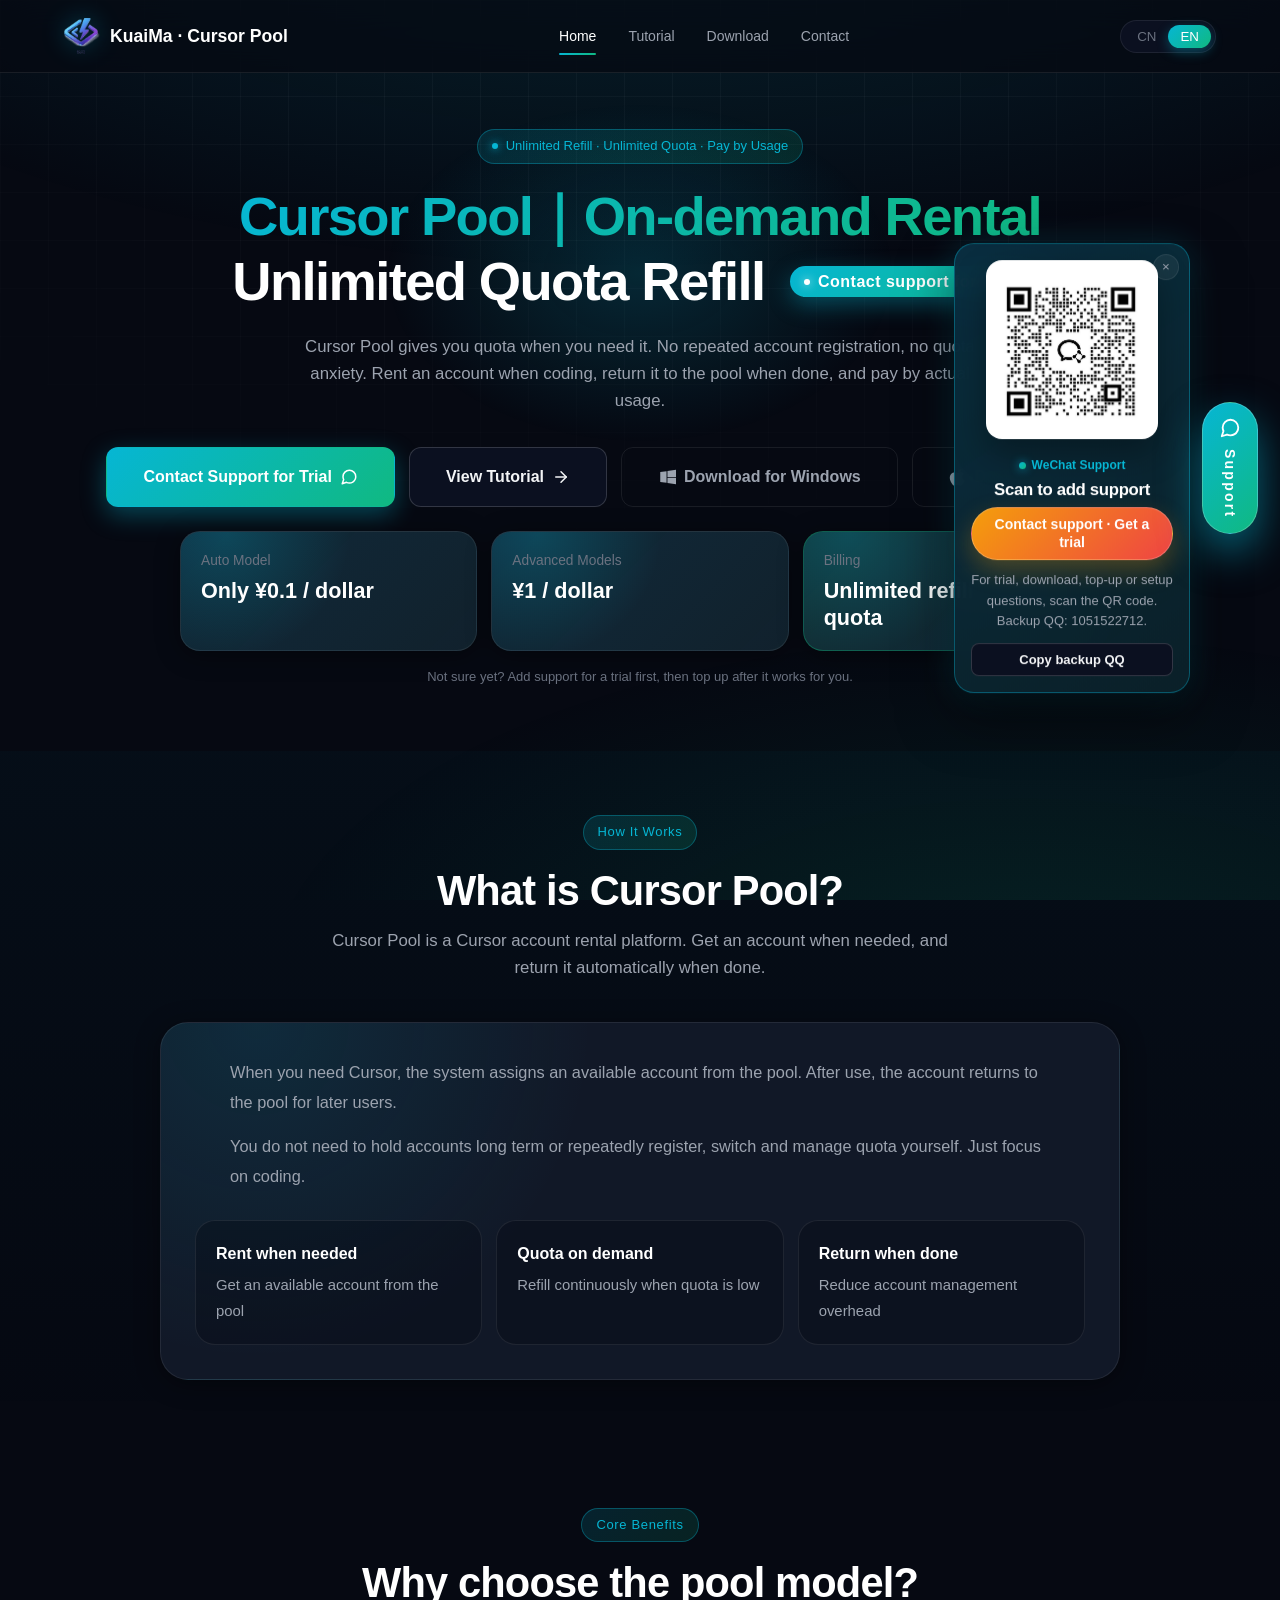
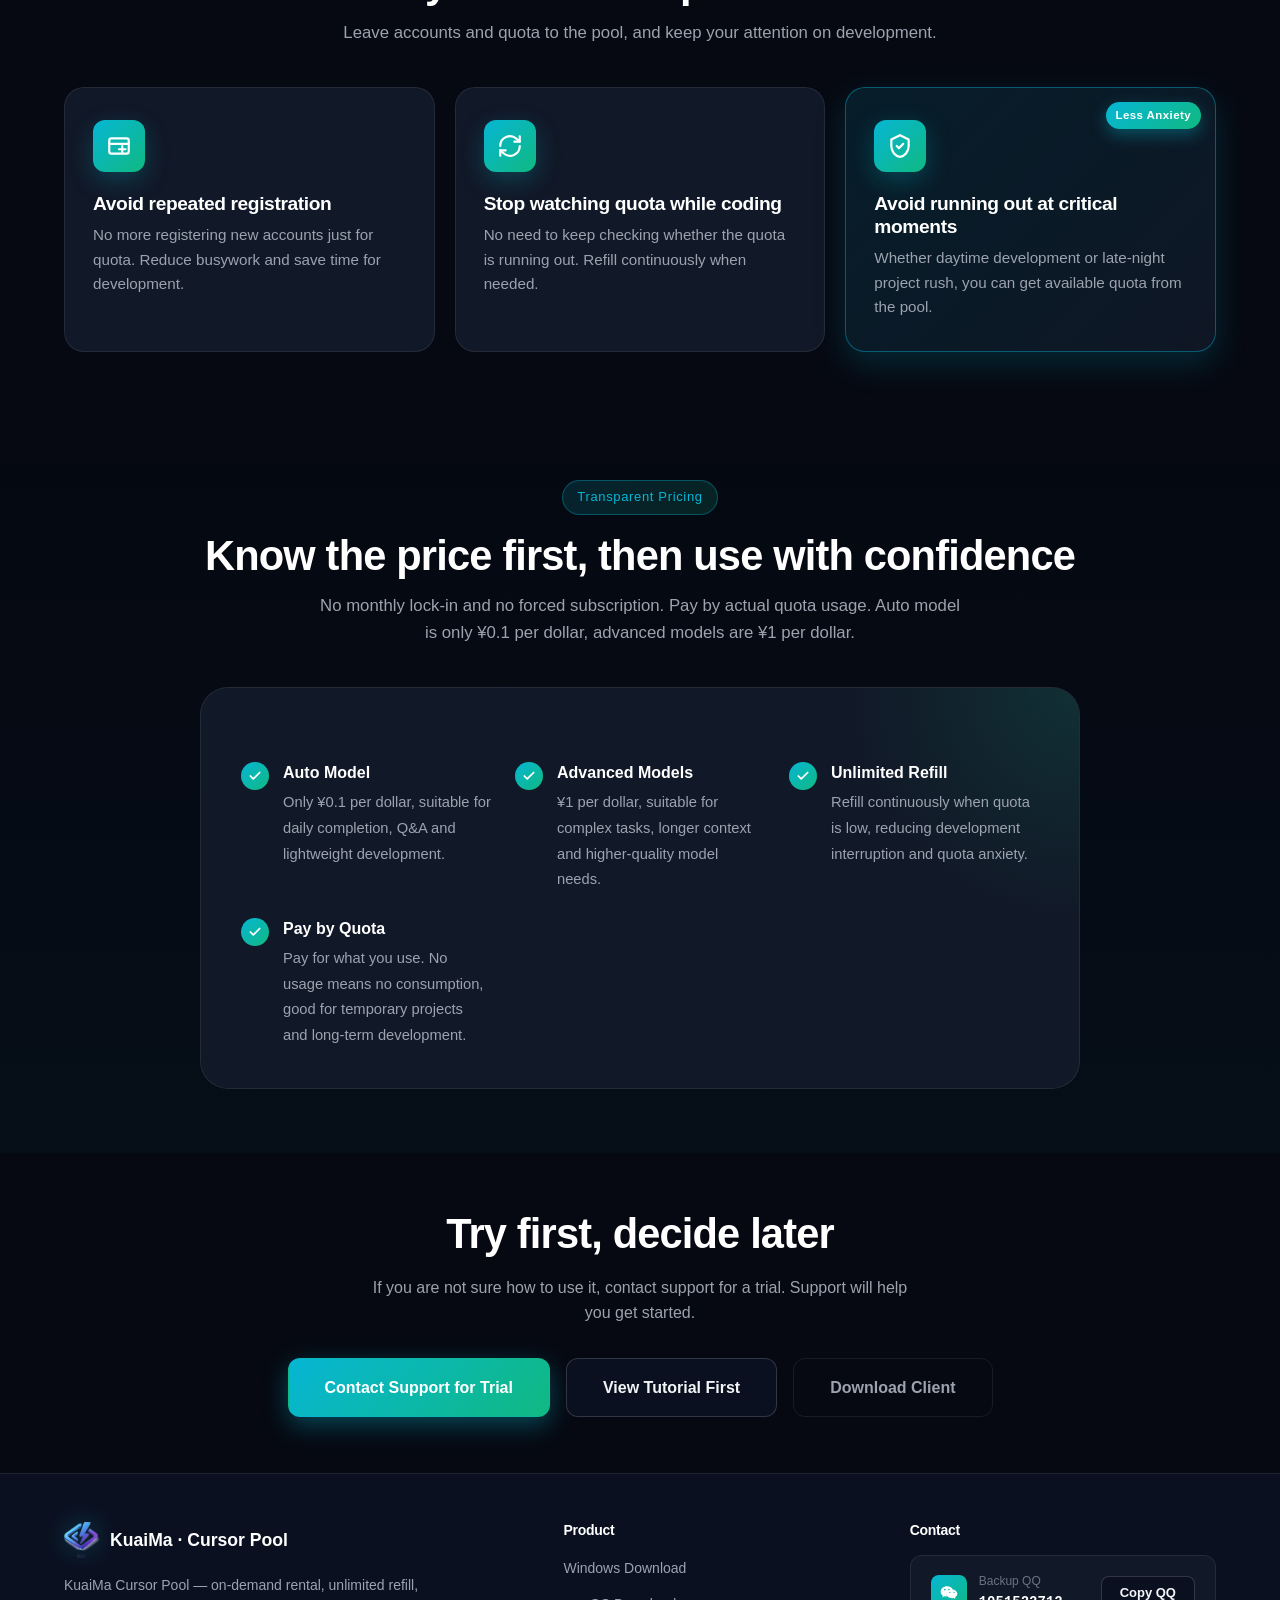
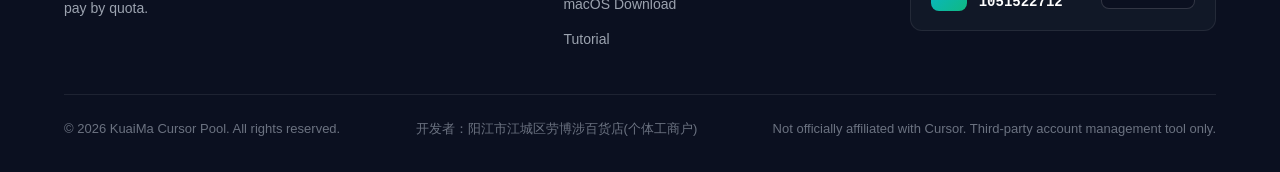
==== index.html @ 3e59cfb4 "更新" ====
<!DOCTYPE html>
<html lang="zh-CN" data-lang="zh">
<head>
  <meta charset="UTF-8" />
  <meta name="viewport" content="width=device-width, initial-scale=1.0, viewport-fit=cover" />
  <meta name="theme-color" content="#06b6d4" />
  <meta name="color-scheme" content="dark" />

  <title>Cursor 号池｜按需租用，额度无限续杯 | 快码</title>
  <meta name="description" content="快码 Cursor 号池支持按需租用 Cursor 账号，额度随用随取，无限续杯，普通 Auto 模型 0.1 元/刀，高级模型 1 元/刀，联系客服领取试用。" />
  <meta name="keywords" content="Cursor号池,Cursor账号池,Cursor账号租赁,Cursor额度续杯,Cursor按刀计费,Cursor账号管理,快码,KuaiMa Cursor Pool" />
  <meta name="author" content="快码 cursor 号池" />
  <meta name="robots" content="index, follow" />

  <meta name="i18n-title" content="seo.home.title" />
  <meta name="i18n-description" content="seo.home.description" />

  <link rel="canonical" href="https://kuaima-cursor-pool.onrender.com/" />
  <link rel="alternate" hreflang="zh-CN" href="https://kuaima-cursor-pool.onrender.com/?lang=zh" />
  <link rel="alternate" hreflang="en" href="https://kuaima-cursor-pool.onrender.com/?lang=en" />
  <link rel="alternate" hreflang="x-default" href="https://kuaima-cursor-pool.onrender.com/" />

  <meta property="og:type" content="website" />
  <meta property="og:title" content="Cursor 号池｜按需租用，额度无限续杯 | 快码" />
  <meta property="og:description" content="Cursor 号池账号按需租用，额度随用随取，普通 Auto 0.1 元/刀，高级模型 1 元/刀，联系客服领取试用。" />
  <meta property="og:image" content="https://kuaima-cursor-pool.onrender.com/assets/images/logo.png" />
  <meta property="og:image:alt" content="快码 Cursor 号池 Logo" />
  <meta property="og:image:width" content="781" />
  <meta property="og:image:height" content="794" />
  <meta property="og:url" content="https://kuaima-cursor-pool.onrender.com/" />
  <meta property="og:site_name" content="快码 Cursor 号池" />
  <meta property="og:locale" content="zh_CN" />
  <meta property="og:locale:alternate" content="en_US" />

  <meta name="twitter:card" content="summary_large_image" />
  <meta name="twitter:title" content="Cursor 号池｜按需租用，额度无限续杯" />
  <meta name="twitter:description" content="额度随用随取，无限续杯，普通 Auto 0.1 元/刀，高级模型 1 元/刀。" />
  <meta name="twitter:image" content="https://kuaima-cursor-pool.onrender.com/assets/images/logo.png" />
  <meta name="twitter:image:alt" content="快码 Cursor 号池 Logo" />

  <link rel="icon" type="image/png" href="assets/images/logo.png" />
  <link rel="apple-touch-icon" href="assets/images/logo.png" />

  <link rel="preload" href="assets/css/style.css" as="style" />
  <link rel="stylesheet" href="assets/css/style.css" />

  <script type="application/ld+json">
  {
    "@context": "https://schema.org",
    "@type": "WebPage",
    "@graph": [
      {
        "@type": "WebSite",
        "@id": "https://kuaima-cursor-pool.onrender.com/#website",
        "url": "https://kuaima-cursor-pool.onrender.com/",
        "name": "快码 Cursor 号池",
        "alternateName": "KuaiMa Cursor Pool",
        "inLanguage": ["zh-CN", "en"],
        "publisher": {
          "@id": "https://kuaima-cursor-pool.onrender.com/#organization"
        }
      },
      {
        "@type": "Organization",
        "@id": "https://kuaima-cursor-pool.onrender.com/#organization",
        "name": "快码 Cursor 号池",
        "url": "https://kuaima-cursor-pool.onrender.com/",
        "logo": {
          "@type": "ImageObject",
          "url": "https://kuaima-cursor-pool.onrender.com/assets/images/logo.png",
          "width": 781,
          "height": 794
        },
        "contactPoint": {
          "@type": "ContactPoint",
          "contactType": "customer support",
          "availableLanguage": ["zh-CN", "en"]
        }
      },
      {
        "@type": "SoftwareApplication",
        "@id": "https://kuaima-cursor-pool.onrender.com/#software",
        "name": "快码 Cursor 号池",
        "alternateName": "KuaiMa Cursor Pool",
        "url": "https://kuaima-cursor-pool.onrender.com/",
        "image": "https://kuaima-cursor-pool.onrender.com/assets/images/logo.png",
        "mainEntityOfPage": {
          "@id": "https://kuaima-cursor-pool.onrender.com/#website"
        },
        "applicationCategory": "DeveloperApplication",
        "operatingSystem": "Windows, macOS",
        "description": "Cursor 账号按需租用与额度续杯工具，支持账号池分配、按实际使用额度计费和 Windows/macOS 客户端。",
        "inLanguage": ["zh-CN", "en"],
        "offers": {
          "@type": "Offer",
          "priceCurrency": "CNY",
          "price": "0.1",
          "description": "普通 Auto 模型 0.1 元/刀，高级模型 1 元/刀，按实际使用额度计费"
        },
        "downloadUrl": [
          "https://wwaps.lanzoue.com/i7DfZ3o5iolg",
          "https://share.feijipan.com/s/ud4OdIFj"
        ]
      }
    ]
  }
  </script>
</head>
<body>
  <!-- 顶部导航 -->
  <header class="site-header">
    <div class="container site-header__inner">
      <a href="index.html" class="brand" aria-label="快码 cursor 号池">
        <img src="assets/images/logo.png" alt="快码 cursor 号池 Logo" width="36" height="36" />
        <span data-i18n="brand">快码 cursor 号池</span>
      </a>

      <nav class="nav" id="primaryNav" aria-label="primary navigation">
        <a href="index.html" class="is-active" data-i18n="nav.home">首页</a>
        <a href="tutorial.html" data-i18n="nav.tutorial">使用教程</a>
        <a href="#download" data-i18n="nav.download">下载</a>
        <a href="#contact" data-i18n="nav.contact">联系客服</a>
      </nav>

      <div class="header-actions">
        <div class="lang-switch" role="group" aria-label="语言切换">
          <button type="button" data-lang-btn="zh" class="is-active" data-i18n="lang.zh">中</button>
          <button type="button" data-lang-btn="en" data-i18n="lang.en">EN</button>
        </div>
        <button type="button" class="menu-toggle" aria-label="切换菜单" aria-controls="primaryNav" aria-expanded="false">
          <svg viewBox="0 0 24 24" fill="none" stroke="currentColor" stroke-width="2" stroke-linecap="round" stroke-linejoin="round">
            <line x1="3" y1="6" x2="21" y2="6"></line>
            <line x1="3" y1="12" x2="21" y2="12"></line>
            <line x1="3" y1="18" x2="21" y2="18"></line>
          </svg>
        </button>
      </div>
    </div>
  </header>

  <main>
    <!-- Hero 区 -->
    <section class="hero" id="home">
      <div class="container">
        <span class="hero__badge" data-i18n="hero.badge">无限续杯 · 无限额度 · 按额度收费</span>
        <h1>
          <span class="gradient-text" data-i18n="hero.title.line1">Cursor 号池｜按需租用</span>
          <br />
          <span data-i18n="hero.title.line2">额度无限续杯</span>
          <span class="hero__title-tag" data-i18n="hero.title.line3">联系客服，领取试用！</span>
        </h1>
        <p class="hero__lead" data-i18n="hero.lead">Cursor 号池，额度随用随取。不再反复注册账号，不再盯着额度焦虑。用的时候租一个账号，不用时自动归还号池，按实际使用额度计费。</p>

        <div class="hero__cta" id="download">
          <a href="#contact" class="btn btn-primary btn-lg">
            <span data-i18n="hero.cta.contact">联系客服领取试用</span>
            <svg viewBox="0 0 24 24" fill="none" stroke="currentColor" stroke-width="2" stroke-linecap="round" stroke-linejoin="round"><path d="M21 11.5a8.4 8.4 0 0 1-.9 3.8 8.5 8.5 0 0 1-7.6 4.7 8.4 8.4 0 0 1-3.8-.9L3 21l1.9-5.7A8.4 8.4 0 0 1 4 11.5a8.5 8.5 0 0 1 17 0Z"></path></svg>
          </a>
          <a href="tutorial.html" class="btn btn-secondary btn-lg">
            <span data-i18n="hero.cta.tutorial">查看使用教程</span>
            <svg viewBox="0 0 24 24" fill="none" stroke="currentColor" stroke-width="2" stroke-linecap="round" stroke-linejoin="round"><line x1="5" y1="12" x2="19" y2="12"></line><polyline points="12 5 19 12 12 19"></polyline></svg>
          </a>
          <a href="https://wwaps.lanzoue.com/i7DfZ3o5iolg" target="_blank" rel="noopener" class="btn btn-ghost btn-lg">
            <svg viewBox="0 0 24 24" fill="currentColor"><path d="M3 5.4l8.4-1.16v8.27H3V5.4zm0 13.2v-7.36h8.4v8.52L3 18.6zM12.6 4.04L24 2.4v9.71h-11.4V4.04zm0 16.92v-7.85H24V21.6l-11.4-1.64z"/></svg>
            <span data-i18n="hero.cta.windows">下载 Windows 版</span>
          </a>
          <a href="https://share.feijipan.com/s/ud4OdIFj" target="_blank" rel="noopener" class="btn btn-ghost btn-lg">
            <svg viewBox="0 0 24 24" fill="currentColor"><path d="M16.365 1.43c0 1.14-.49 2.27-1.27 3.06-.78.78-2.06 1.36-3.13 1.27-.13-1.13.42-2.27 1.13-3 .8-.81 2.16-1.41 3.27-1.33zM20.86 17.13c-.62 1.37-1.34 2.7-2.45 3.99-.94 1.1-2.13 2.49-3.61 2.5-1.36.01-1.7-.86-3.55-.86-1.85 0-2.21.88-3.56.87-1.43-.01-2.52-1.31-3.46-2.41-2.61-3.06-4.6-8.66-1.91-12.45 1.34-1.88 3.74-3.07 6.02-3.07 1.39 0 2.7.93 3.56.93.86 0 2.46-1.15 4.13-.98.7.03 2.66.28 3.92 2.13-3.42 1.99-2.86 6.93.91 9.35z"/></svg>
            <span data-i18n="hero.cta.macos">下载 macOS 版</span>
          </a>
        </div>

        <div class="hero-pricing" aria-label="价格信息">
          <article class="price-pill">
            <span data-i18n="hero.price.auto.label">普通 Auto 模型</span>
            <strong data-i18n="hero.price.auto.value">仅 0.1 元 / 刀</strong>
          </article>
          <article class="price-pill">
            <span data-i18n="hero.price.advanced.label">高级模型</span>
            <strong data-i18n="hero.price.advanced.value">1 元 / 刀</strong>
          </article>
          <article class="price-pill price-pill--accent">
            <span data-i18n="hero.price.mode.label">计费方式</span>
            <strong data-i18n="hero.price.mode.value">无限续杯 · 按额度收费</strong>
          </article>
        </div>

        <p class="hero__hint" data-i18n="hero.hint">不确定是否适合？先加客服领取试用，跑通后再充值。</p>
      </div>
    </section>

    <!-- 号池解释 -->
    <section class="pool-intro" id="features">
      <div class="container">
        <div class="section-head">
          <span class="eyebrow" data-i18n="pool.eyebrow">模式说明</span>
          <h2 data-i18n="pool.title">什么是 Cursor 号池？</h2>
          <p class="lead" data-i18n="pool.lead">Cursor 号池是一个 Cursor 账号租赁平台，用的时候分配账号，不用时自动归还号池。</p>
        </div>

        <div class="pool-card">
          <p data-i18n="pool.desc1">当你需要使用 Cursor 时，系统会从号池中分配一个可用账号给你；使用结束后，账号会自动返回号池，继续供后续使用。</p>
          <p data-i18n="pool.desc2">你无需长期持有账号，也不用自己频繁注册、切换或管理额度，只需要专注写代码。</p>

          <div class="pool-flow">
            <div class="pool-flow__item">
              <strong data-i18n="pool.flow1.title">需要时租用</strong>
              <span data-i18n="pool.flow1.desc">从号池获取可用账号</span>
            </div>
            <div class="pool-flow__item">
              <strong data-i18n="pool.flow2.title">额度随用随取</strong>
              <span data-i18n="pool.flow2.desc">不足时可持续续杯</span>
            </div>
            <div class="pool-flow__item">
              <strong data-i18n="pool.flow3.title">不用自动归还</strong>
              <span data-i18n="pool.flow3.desc">减少账号管理成本</span>
            </div>
          </div>
        </div>
      </div>
    </section>

    <!-- 核心收益 -->
    <section class="features-section" id="benefits">
      <div class="container">
        <div class="section-head">
          <span class="eyebrow" data-i18n="features.eyebrow">核心收益</span>
          <h2 data-i18n="features.title">为什么选择号池模式？</h2>
          <p class="lead" data-i18n="features.lead">把账号和额度问题交给号池，把注意力留给开发。</p>
        </div>

        <div class="features">
          <article class="feature-card fade-up">
            <div class="feature-card__icon">
              <svg viewBox="0 0 24 24" fill="none" stroke="currentColor" stroke-width="2" stroke-linecap="round" stroke-linejoin="round">
                <rect x="3" y="5" width="18" height="14" rx="2"></rect>
                <line x1="3" y1="10" x2="21" y2="10"></line>
                <line x1="12" y1="15" x2="18" y2="15"></line>
                <line x1="15" y1="12" x2="15" y2="18"></line>
              </svg>
            </div>
            <h3 class="feature-card__title" data-i18n="features.f1.title">避免反复注册账号</h3>
            <p class="feature-card__desc" data-i18n="features.f1.desc">不用再为了额度问题频繁注册新账号，减少繁琐流程，把时间留给开发。</p>
          </article>

          <article class="feature-card fade-up">
            <div class="feature-card__icon">
              <svg viewBox="0 0 24 24" fill="none" stroke="currentColor" stroke-width="2" stroke-linecap="round" stroke-linejoin="round">
                <path d="M3 12a9 9 0 0 1 15-6.7L21 8"></path>
                <polyline points="21 3 21 8 16 8"></polyline>
                <path d="M21 12a9 9 0 0 1-15 6.7L3 16"></path>
                <polyline points="3 21 3 16 8 16"></polyline>
              </svg>
            </div>
            <h3 class="feature-card__title" data-i18n="features.f2.title">避免写代码时分心看额度</h3>
            <p class="feature-card__desc" data-i18n="features.f2.desc">使用过程中无需一直关注账号额度是否快用完，额度不足时可持续续杯。</p>
          </article>

          <article class="feature-card feature-card--highlight fade-up">
            <span class="feature-card__badge" data-i18n="features.f3.badge">降低焦虑</span>
            <div class="feature-card__icon">
              <svg viewBox="0 0 24 24" fill="none" stroke="currentColor" stroke-width="2" stroke-linecap="round" stroke-linejoin="round">
                <path d="M12 2 4 6v6c0 5 3.5 9.4 8 10 4.5-.6 8-5 8-10V6l-8-4z"></path>
                <polyline points="9 12 11 14 15 10"></polyline>
              </svg>
            </div>
            <h3 class="feature-card__title" data-i18n="features.f3.title">避免关键时刻没额度可用</h3>
            <p class="feature-card__desc" data-i18n="features.f3.desc">无论是白天开发，还是凌晨赶项目，都可以随时从号池获取可用额度。</p>
          </article>
        </div>
      </div>
    </section>

    <!-- 价格理念 -->
    <section class="pricing-philosophy" id="pricing">
      <div class="container">
        <div class="section-head">
          <span class="eyebrow" data-i18n="pricing.eyebrow">价格透明</span>
          <h2 data-i18n="pricing.title">先明确价格，再放心使用</h2>
          <p class="lead" data-i18n="pricing.lead">不包月、不强制订阅，按实际使用额度收费。普通 Auto 模型仅 0.1 元 / 刀，高级模型 1 元 / 刀。</p>
        </div>

        <div class="pricing-card">
          <div class="pricing-card__inner">
            <div class="pricing-points">
              <div class="pricing-point">
                <div class="pricing-point__check">
                  <svg viewBox="0 0 24 24" fill="none" stroke="currentColor" stroke-width="3" stroke-linecap="round" stroke-linejoin="round"><polyline points="20 6 9 17 4 12"></polyline></svg>
                </div>
                <div>
                  <strong data-i18n="pricing.point1.title">普通 Auto 模型</strong>
                  <span data-i18n="pricing.point1.desc">仅 0.1 元 / 刀，适合日常代码补全、问答和轻量开发。</span>
                </div>
              </div>

              <div class="pricing-point">
                <div class="pricing-point__check">
                  <svg viewBox="0 0 24 24" fill="none" stroke="currentColor" stroke-width="3" stroke-linecap="round" stroke-linejoin="round"><polyline points="20 6 9 17 4 12"></polyline></svg>
                </div>
                <div>
                  <strong data-i18n="pricing.point2.title">高级模型</strong>
                  <span data-i18n="pricing.point2.desc">1 元 / 刀，适合复杂任务、长上下文和更高质量模型需求。</span>
                </div>
              </div>

              <div class="pricing-point">
                <div class="pricing-point__check">
                  <svg viewBox="0 0 24 24" fill="none" stroke="currentColor" stroke-width="3" stroke-linecap="round" stroke-linejoin="round"><polyline points="20 6 9 17 4 12"></polyline></svg>
                </div>
                <div>
                  <strong data-i18n="pricing.point3.title">无限续杯</strong>
                  <span data-i18n="pricing.point3.desc">额度不足时可持续续杯，减少开发中断和额度焦虑。</span>
                </div>
              </div>

              <div class="pricing-point">
                <div class="pricing-point__check">
                  <svg viewBox="0 0 24 24" fill="none" stroke="currentColor" stroke-width="3" stroke-linecap="round" stroke-linejoin="round"><polyline points="20 6 9 17 4 12"></polyline></svg>
                </div>
                <div>
                  <strong data-i18n="pricing.point4.title">按额度收费</strong>
                  <span data-i18n="pricing.point4.desc">用多少算多少，不用不消耗，适合临时项目和长期开发。</span>
                </div>
              </div>
            </div>
          </div>
        </div>
      </div>
    </section>

    <!-- CTA 区 -->
    <section class="cta-block">
      <div class="container">
        <h2 data-i18n="cta.title">先试用，再决定</h2>
        <p data-i18n="cta.lead">如果你还不确定怎么用，直接联系客服领取试用，客服会帮你完成首次上手。</p>
        <div class="cta-block__buttons">
          <a href="#contact" class="btn btn-primary btn-lg">
            <span data-i18n="cta.contact">联系客服领取试用</span>
          </a>
          <a href="tutorial.html" class="btn btn-secondary btn-lg">
            <span data-i18n="cta.tutorial">先看教程</span>
          </a>
          <a href="#download" class="btn btn-ghost btn-lg">
            <span data-i18n="cta.download">下载客户端</span>
          </a>
        </div>
      </div>
    </section>
  </main>

  <!-- 悬浮客服二维码：默认停靠右侧，点击/悬停展开 -->
  <aside class="floating-wechat is-open" data-floating-wechat aria-label="微信客服" data-i18n-attr="aria-label:wechat.aria">
    <div class="floating-wechat__panel" id="floatingWechatPanel" aria-hidden="false" aria-labelledby="floatingWechatTitle">
      <button type="button" class="floating-wechat__close" data-floating-wechat-close aria-label="收起客服二维码" data-i18n-attr="aria-label:wechat.close">×</button>
      <div class="floating-wechat__qr">
        <img
          src="assets/images/wechat-service-qr.jpg"
          alt="快码客服微信二维码"
          width="631"
          height="658"
          loading="lazy"
          decoding="async"
          data-i18n-attr="alt:wechat.alt"
        />
      </div>
      <div class="floating-wechat__content">
        <span class="floating-wechat__eyebrow" data-i18n="wechat.eyebrow">微信客服</span>
        <h2 id="floatingWechatTitle" data-i18n="wechat.title">扫码添加客服</h2>
        <div class="floating-wechat__promo" data-i18n="wechat.promo">联系客服 · 领取试用</div>
        <p data-i18n="wechat.desc">试用、下载、充值或使用问题，扫码添加客服。备用 QQ：1051522712。</p>
        <button type="button" class="copy-btn floating-wechat__copy" data-copy="1051522712" data-i18n="wechat.copy">复制备用QQ</button>
      </div>
    </div>
    <button
      type="button"
      class="floating-wechat__dock"
      data-floating-wechat-toggle
      aria-expanded="true"
      aria-controls="floatingWechatPanel"
      aria-label="展开客服二维码"
      data-i18n-attr="aria-label:wechat.toggle"
    >
      <svg viewBox="0 0 24 24" fill="none" stroke="currentColor" stroke-width="2" stroke-linecap="round" stroke-linejoin="round" aria-hidden="true">
        <path d="M21 11.5a8.4 8.4 0 0 1-.9 3.8 8.5 8.5 0 0 1-7.6 4.7 8.4 8.4 0 0 1-3.8-.9L3 21l1.9-5.7A8.4 8.4 0 0 1 4 11.5a8.5 8.5 0 0 1 17 0Z"></path>
      </svg>
      <span data-i18n="wechat.handle">客服</span>
    </button>
  </aside>

  <!-- Footer -->
  <footer class="site-footer" id="contact">
    <div class="container">
      <div class="footer-grid">
        <div class="footer-brand">
          <a href="index.html" class="brand">
            <img src="assets/images/logo.png" alt="快码 cursor 号池 Logo" width="36" height="36" />
            <span data-i18n="brand">快码 cursor 号池</span>
          </a>
          <p data-i18n="footer.brand.desc">快码 cursor 号池 —— 按需租用 · 无限续杯 · 按额度收费。</p>
        </div>

        <div class="footer-col">
          <h4 data-i18n="footer.col1.title">产品</h4>
          <ul>
            <li><a href="https://wwaps.lanzoue.com/i7DfZ3o5iolg" target="_blank" rel="noopener" data-i18n="footer.col1.win">Windows 版下载</a></li>
            <li><a href="https://share.feijipan.com/s/ud4OdIFj" target="_blank" rel="noopener" data-i18n="footer.col1.mac">macOS 版下载</a></li>
            <li><a href="tutorial.html" data-i18n="footer.col1.tutorial">使用教程</a></li>
          </ul>
        </div>

        <div class="footer-col">
          <h4 data-i18n="footer.col2.title">联系</h4>
          <div class="contact-card">
            <div class="contact-card__info">
              <div class="contact-card__icon" aria-hidden="true">
                <svg viewBox="0 0 24 24" fill="currentColor"><path d="M9.5 4C5.36 4 2 6.91 2 10.5c0 1.95 1.05 3.71 2.7 4.91-.06.27-.45 1.51-.51 1.74 0 0-.01.06.03.09.04.03.09 0 .09 0 .29-.04 1.78-1.16 2.05-1.34.85.24 1.76.37 2.7.37.18 0 .36 0 .54-.02-.34-.7-.52-1.46-.52-2.25 0-3.27 3.13-5.92 7-5.92.13 0 .26 0 .39.01C15.99 5.7 13.04 4 9.5 4zM7 9c-.55 0-1-.45-1-1s.45-1 1-1 1 .45 1 1-.45 1-1 1zm5 0c-.55 0-1-.45-1-1s.45-1 1-1 1 .45 1 1-.45 1-1 1zM22 13c0-2.92-2.91-5.34-6.5-5.34S9 10.08 9 13s2.91 5.34 6.5 5.34c.79 0 1.55-.13 2.27-.36.21.14 1.43 1.05 1.66 1.08 0 0 .04.02.07 0 .03-.02.02-.06.02-.06-.05-.18-.36-1.18-.41-1.4C20.18 16.65 22 14.97 22 13zM13 12c-.41 0-.75-.34-.75-.75s.34-.75.75-.75.75.34.75.75-.34.75-.75.75zm5 0c-.41 0-.75-.34-.75-.75s.34-.75.75-.75.75.34.75.75-.34.75-.75.75z"/></svg>
              </div>
              <div>
                <div class="contact-card__label" data-i18n="footer.contact.label">备用 QQ</div>
                <div class="contact-card__value" id="supportQq">1051522712</div>
              </div>
            </div>
            <button type="button" class="copy-btn" data-copy="1051522712" data-i18n-copy data-i18n="footer.copy">复制QQ</button>
          </div>
        </div>
      </div>

      <div class="footer-bottom">
        <span data-i18n="footer.copyright">© 2026 快码 cursor 号池. All rights reserved.</span>
        <span>开发者：阳江市江城区劳博涉百货店(个体工商户)</span>
        <span data-i18n="footer.note">与 Cursor 无官方关联,仅为第三方账号管理工具</span>
      </div>
    </div>
  </footer>


  <script src="assets/js/i18n.js" defer></script>
  <script src="assets/js/main.js" defer></script>
</body>
</html>
---- assets/css/style.css ----
/* ==========================================================================
   快码 cursor 号池 - 全局样式
   暗黑科技风 + 青绿渐变主色
   ========================================================================== */

:root {
  /* 主色：青→绿渐变（贴近 Cursor）*/
  --color-primary: #06b6d4;
  --color-primary-2: #10b981;
  --gradient-primary: linear-gradient(135deg, #06b6d4 0%, #10b981 100%);
  --gradient-primary-soft: linear-gradient(135deg, rgba(6, 182, 212, 0.15) 0%, rgba(16, 185, 129, 0.15) 100%);

  /* 背景层 */
  --bg-base: #060912;
  --bg-elevated: #0b1020;
  --bg-card: #111827;
  --bg-card-hover: #161f33;

  /* 文字 */
  --text-primary: #f3f4f6;
  --text-secondary: #9ca3af;
  --text-muted: #6b7280;
  --text-strong: #ffffff;

  /* 边框/分割 */
  --border: rgba(255, 255, 255, 0.08);
  --border-strong: rgba(255, 255, 255, 0.16);
  --border-glow: rgba(6, 182, 212, 0.35);

  /* 阴影/光晕 */
  --shadow-glow: 0 0 60px rgba(6, 182, 212, 0.25);
  --shadow-card: 0 4px 24px rgba(0, 0, 0, 0.4);
  --shadow-lift: 0 16px 48px rgba(0, 0, 0, 0.5);

  /* 排版 */
  --font-sans: -apple-system, BlinkMacSystemFont, "Segoe UI", "PingFang SC",
    "Microsoft YaHei", "Helvetica Neue", Helvetica, Arial, sans-serif;
  --font-mono: "JetBrains Mono", "Fira Code", "SF Mono", Consolas, Menlo, monospace;

  /* 尺寸 */
  --radius-sm: 8px;
  --radius-md: 12px;
  --radius-lg: 20px;
  --radius-xl: 28px;
  --container: 1200px;

  /* 过渡 */
  --easing: cubic-bezier(0.4, 0, 0.2, 1);
  --duration: 240ms;
}

/* ==========================================================================
   Reset
   ========================================================================== */
*,
*::before,
*::after {
  box-sizing: border-box;
  margin: 0;
  padding: 0;
}

html {
  scroll-behavior: smooth;
  -webkit-text-size-adjust: 100%;
  scroll-padding-top: 80px;
}

body {
  background: var(--bg-base);
  color: var(--text-primary);
  font-family: var(--font-sans);
  font-size: 16px;
  line-height: 1.6;
  font-feature-settings: "cv11", "ss01";
  -webkit-font-smoothing: antialiased;
  -moz-osx-font-smoothing: grayscale;
  overflow-x: hidden;
  min-height: 100vh;
  position: relative;
}

/* 全局背景纹理：星空网格 + 顶部光晕 */
body::before {
  content: "";
  position: fixed;
  inset: 0;
  z-index: -2;
  background:
    radial-gradient(ellipse 80% 50% at 50% -20%, rgba(6, 182, 212, 0.18), transparent),
    radial-gradient(ellipse 60% 40% at 80% 110%, rgba(16, 185, 129, 0.12), transparent);
  pointer-events: none;
}

body::after {
  content: "";
  position: fixed;
  inset: 0;
  z-index: -1;
  background-image:
    linear-gradient(rgba(255, 255, 255, 0.03) 1px, transparent 1px),
    linear-gradient(90deg, rgba(255, 255, 255, 0.03) 1px, transparent 1px);
  background-size: 48px 48px;
  mask-image: radial-gradient(ellipse 100% 80% at 50% 0%, #000 30%, transparent 80%);
  -webkit-mask-image: radial-gradient(ellipse 100% 80% at 50% 0%, #000 30%, transparent 80%);
  pointer-events: none;
}

img,
svg,
video {
  max-width: 100%;
  display: block;
}

a {
  color: inherit;
  text-decoration: none;
  transition: color var(--duration) var(--easing);
}

button {
  font-family: inherit;
  cursor: pointer;
  border: none;
  background: none;
  color: inherit;
}

ul,
ol {
  list-style: none;
}

/* ==========================================================================
   排版工具
   ========================================================================== */
.gradient-text {
  background: var(--gradient-primary);
  -webkit-background-clip: text;
  background-clip: text;
  -webkit-text-fill-color: transparent;
  color: transparent;
}

h1,
h2,
h3,
h4 {
  color: var(--text-strong);
  font-weight: 700;
  line-height: 1.2;
  letter-spacing: -0.02em;
}

h1 { font-size: clamp(2.4rem, 5vw, 4rem); }
h2 { font-size: clamp(1.8rem, 3.6vw, 2.6rem); }
h3 { font-size: clamp(1.2rem, 2.2vw, 1.5rem); }

p {
  color: var(--text-secondary);
}

/* ==========================================================================
   容器与节
   ========================================================================== */
.container {
  width: 100%;
  max-width: var(--container);
  margin: 0 auto;
  padding: 0 24px;
}

section {
  padding: 64px 0;
  position: relative;
}

@media (max-width: 767px) {
  section { padding: 48px 0; }
}

.section-head {
  text-align: center;
  margin-bottom: 40px;
}

.section-head .eyebrow {
  display: inline-block;
  padding: 6px 14px;
  background: var(--gradient-primary-soft);
  border: 1px solid var(--border-glow);
  border-radius: 999px;
  font-size: 13px;
  font-weight: 500;
  color: var(--color-primary);
  margin-bottom: 16px;
  letter-spacing: 0.05em;
}

.section-head h2 {
  margin-bottom: 12px;
}

.section-head .lead {
  max-width: 640px;
  margin: 0 auto;
  font-size: 1.05rem;
}

/* ==========================================================================
   Header
   ========================================================================== */
.site-header {
  position: sticky;
  top: 0;
  z-index: 100;
  backdrop-filter: blur(16px);
  -webkit-backdrop-filter: blur(16px);
  background: rgba(6, 9, 18, 0.7);
  border-bottom: 1px solid var(--border);
  transition: background var(--duration) var(--easing);
}

.site-header__inner {
  display: flex;
  align-items: center;
  justify-content: space-between;
  height: 72px;
  gap: 24px;
}

.brand {
  display: flex;
  align-items: center;
  gap: 10px;
  font-weight: 700;
  font-size: 1.1rem;
  color: var(--text-strong);
}

.brand img {
  width: 36px;
  height: 36px;
  object-fit: contain;
  filter: drop-shadow(0 0 12px rgba(6, 182, 212, 0.4));
}

.nav {
  display: flex;
  align-items: center;
  gap: 32px;
}

.nav a {
  font-size: 14px;
  color: var(--text-secondary);
  position: relative;
  padding: 4px 0;
}

.nav a.is-active {
  color: var(--text-strong);
}

@media (hover: hover) {
  .nav a:hover {
    color: var(--text-strong);
  }
}

.nav a.is-active::after {
  content: "";
  position: absolute;
  bottom: -4px;
  left: 0;
  right: 0;
  height: 2px;
  background: var(--gradient-primary);
  border-radius: 2px;
}

.header-actions {
  display: flex;
  align-items: center;
  gap: 12px;
}

.lang-switch {
  display: inline-flex;
  align-items: center;
  background: var(--bg-elevated);
  border: 1px solid var(--border);
  border-radius: 999px;
  padding: 4px;
  font-size: 13px;
}

.lang-switch button {
  padding: 4px 12px;
  border-radius: 999px;
  color: var(--text-muted);
  font-weight: 500;
  transition: all var(--duration) var(--easing);
}

.lang-switch button.is-active {
  background: var(--gradient-primary);
  color: #fff;
  box-shadow: 0 4px 12px rgba(6, 182, 212, 0.35);
}

/* 移动端菜单切换按钮 */
.menu-toggle {
  display: none;
  width: 40px;
  height: 40px;
  border-radius: var(--radius-sm);
  align-items: center;
  justify-content: center;
  border: 1px solid var(--border);
  background: var(--bg-elevated);
}

.menu-toggle svg {
  width: 20px;
  height: 20px;
  color: var(--text-primary);
}

@media (max-width: 767px) {
  .nav {
    position: fixed;
    top: 72px;
    left: 0;
    right: 0;
    padding: 24px;
    background: var(--bg-elevated);
    border-bottom: 1px solid var(--border);
    flex-direction: column;
    gap: 20px;
    transform: translateY(-200%);
    transition: transform 320ms var(--easing);
  }

  .nav.is-open {
    transform: translateY(0);
  }

  .menu-toggle {
    display: flex;
  }
}

/* ==========================================================================
   按钮
   ========================================================================== */
.btn {
  display: inline-flex;
  align-items: center;
  justify-content: center;
  gap: 8px;
  padding: 14px 28px;
  border-radius: var(--radius-md);
  font-size: 15px;
  font-weight: 600;
  white-space: nowrap;
  transition: all var(--duration) var(--easing);
  border: 1px solid transparent;
  cursor: pointer;
}

.btn svg {
  width: 18px;
  height: 18px;
}

.btn-primary {
  background: var(--gradient-primary);
  color: #fff;
  box-shadow: 0 8px 24px rgba(6, 182, 212, 0.35);
}

@media (hover: hover) {
  .btn-primary:hover {
    transform: translateY(-2px);
    box-shadow: 0 12px 32px rgba(6, 182, 212, 0.5);
  }
}

.btn-secondary {
  background: var(--bg-elevated);
  color: var(--text-primary);
  border-color: var(--border-strong);
}

@media (hover: hover) {
  .btn-secondary:hover {
    background: var(--bg-card-hover);
    border-color: var(--border-glow);
    color: var(--text-strong);
  }
}

.btn-ghost {
  background: transparent;
  color: var(--text-secondary);
  border-color: var(--border);
}

@media (hover: hover) {
  .btn-ghost:hover {
    color: var(--text-strong);
    border-color: var(--border-glow);
  }
}

.btn-sm {
  padding: 8px 16px;
  font-size: 13px;
}

.btn-lg {
  padding: 16px 36px;
  font-size: 16px;
}

.btn-primary:focus-visible,
.btn-secondary:focus-visible,
.btn-ghost:focus-visible,
.tutorial-link-card:focus-visible {
  outline: 3px solid rgba(6, 182, 212, 0.55);
  outline-offset: 3px;
}

/* ==========================================================================
   Hero
   ========================================================================== */
.hero {
  padding-top: 56px;
  padding-bottom: 64px;
  text-align: center;
  position: relative;
  overflow: visible;
}

.hero::before {
  content: "";
  position: absolute;
  width: 600px;
  height: 400px;
  top: 0;
  left: 50%;
  transform: translateX(-50%);
  background: radial-gradient(ellipse at center, rgba(6, 182, 212, 0.18), transparent 60%);
  pointer-events: none;
  z-index: 0;
}

.hero > .container {
  position: relative;
  z-index: 1;
}

.hero__badge {
  display: inline-flex;
  align-items: center;
  gap: 8px;
  padding: 6px 14px;
  background: var(--gradient-primary-soft);
  border: 1px solid var(--border-glow);
  border-radius: 999px;
  font-size: 13px;
  color: var(--color-primary);
  margin-bottom: 24px;
}

.hero__badge::before {
  content: "";
  width: 6px;
  height: 6px;
  border-radius: 50%;
  background: var(--color-primary);
  box-shadow: 0 0 8px var(--color-primary);
  animation: pulse 1.6s ease-in-out infinite;
}

@keyframes pulse {
  0%, 100% { opacity: 1; transform: scale(1); }
  50% { opacity: 0.6; transform: scale(1.4); }
}

.hero h1 {
  margin-bottom: 20px;
  letter-spacing: -0.03em;
  font-size: clamp(2rem, 4.4vw, 3.4rem);
}

.hero__title-tag {
  display: inline-flex;
  align-items: center;
  margin-left: 12px;
  padding: 6px 14px;
  font-size: clamp(0.85rem, 1.4vw, 1rem);
  font-weight: 700;
  letter-spacing: 0.5px;
  color: #fff;
  background: var(--gradient-primary);
  border-radius: 999px;
  vertical-align: middle;
  box-shadow: 0 8px 22px rgba(6, 182, 212, 0.35);
  position: relative;
  top: -4px;
  white-space: nowrap;
}

.hero__title-tag::before {
  content: "";
  display: inline-block;
  width: 6px;
  height: 6px;
  margin-right: 8px;
  border-radius: 50%;
  background: #fff;
  box-shadow: 0 0 10px rgba(255, 255, 255, 0.85);
  animation: heroTagPulse 1.8s ease-in-out infinite;
}

@keyframes heroTagPulse {
  0%, 100% { opacity: 1; transform: scale(1); }
  50%      { opacity: 0.55; transform: scale(0.7); }
}

@media (max-width: 640px) {
  .hero__title-tag {
    margin-left: 8px;
    padding: 4px 10px;
    top: -2px;
  }
}

.hero__badge {
  margin-bottom: 20px;
}

.hero__lead {
  max-width: 680px;
  margin: 0 auto 32px;
  font-size: 1.05rem;
  color: var(--text-secondary);
}

.hero__cta {
  display: flex;
  flex-wrap: wrap;
  gap: 14px;
  justify-content: center;
  margin-bottom: 20px;
}

.hero__hint {
  font-size: 13px;
  color: var(--text-muted);
}

.hero-pricing {
  display: grid;
  grid-template-columns: repeat(3, minmax(0, 1fr));
  gap: 14px;
  max-width: 920px;
  margin: 24px auto 16px;
}

.price-pill {
  position: relative;
  padding: 18px 20px;
  text-align: left;
  background:
    linear-gradient(135deg, rgba(6, 182, 212, 0.11), rgba(16, 185, 129, 0.06)),
    var(--bg-card);
  border: 1px solid var(--border);
  border-radius: var(--radius-lg);
  overflow: hidden;
  box-shadow: var(--shadow-card);
}

.price-pill::before {
  content: "";
  position: absolute;
  inset: 0;
  background: radial-gradient(circle at 15% 0%, rgba(6, 182, 212, 0.22), transparent 45%);
  pointer-events: none;
}

.price-pill span,
.price-pill strong {
  position: relative;
  z-index: 1;
}

.price-pill span {
  display: block;
  margin-bottom: 6px;
  color: var(--text-muted);
  font-size: 0.86rem;
}

.price-pill strong {
  display: block;
  color: var(--text-strong);
  font-size: clamp(1.05rem, 2vw, 1.35rem);
  line-height: 1.25;
}

.price-pill--accent {
  border-color: rgba(16, 185, 129, 0.35);
  background:
    linear-gradient(135deg, rgba(16, 185, 129, 0.16), rgba(6, 182, 212, 0.08)),
    var(--bg-card);
}

@media (max-width: 767px) {
  .hero-pricing {
    grid-template-columns: 1fr;
  }
}

/* ==========================================================================
   号池说明
   ========================================================================== */
.pool-intro {
  background: linear-gradient(180deg, rgba(6, 182, 212, 0.03), transparent);
}

.pool-card {
  max-width: 960px;
  margin: 0 auto;
  padding: 34px;
  background:
    radial-gradient(circle at 10% 0%, rgba(6, 182, 212, 0.12), transparent 36%),
    var(--bg-card);
  border: 1px solid var(--border);
  border-radius: var(--radius-xl);
  box-shadow: var(--shadow-card);
}

.pool-card > p {
  max-width: 820px;
  margin: 0 auto 14px;
  color: var(--text-secondary);
  font-size: 1.02rem;
  line-height: 1.85;
}

.pool-card > p:last-of-type {
  margin-bottom: 28px;
}

.pool-flow {
  display: grid;
  grid-template-columns: repeat(3, minmax(0, 1fr));
  gap: 14px;
  margin-top: 26px;
}

.pool-flow__item {
  padding: 20px;
  border: 1px solid var(--border);
  border-radius: var(--radius-lg);
  background: rgba(6, 9, 18, 0.32);
}

.pool-flow__item strong {
  display: block;
  margin-bottom: 6px;
  color: var(--text-strong);
}

.pool-flow__item span {
  color: var(--text-secondary);
  font-size: 0.93rem;
}

@media (max-width: 767px) {
  .pool-card {
    padding: 24px;
  }

  .pool-flow {
    grid-template-columns: 1fr;
  }
}

/* ==========================================================================
   特性卡片
   ========================================================================== */
.features {
  display: grid;
  grid-template-columns: repeat(auto-fit, minmax(260px, 1fr));
  gap: 20px;
}

.feature-card {
  position: relative;
  padding: 32px 28px;
  background: var(--bg-card);
  border: 1px solid var(--border);
  border-radius: var(--radius-lg);
  transition: all var(--duration) var(--easing);
  overflow: hidden;
}

.feature-card::before {
  content: "";
  position: absolute;
  inset: 0;
  background: var(--gradient-primary-soft);
  opacity: 0;
  transition: opacity var(--duration) var(--easing);
  pointer-events: none;
}

@media (hover: hover) {
  .feature-card:hover {
    transform: translateY(-6px);
    border-color: var(--border-glow);
    box-shadow: var(--shadow-lift);
  }

  .feature-card:hover::before {
    opacity: 1;
  }
}

.feature-card__icon {
  width: 52px;
  height: 52px;
  border-radius: var(--radius-md);
  background: var(--gradient-primary);
  display: flex;
  align-items: center;
  justify-content: center;
  margin-bottom: 20px;
  position: relative;
  z-index: 1;
  box-shadow: 0 8px 24px rgba(6, 182, 212, 0.25);
}

.feature-card__icon svg {
  width: 26px;
  height: 26px;
  color: #fff;
}

.feature-card__title {
  font-size: 1.2rem;
  margin-bottom: 8px;
  position: relative;
  z-index: 1;
}

.feature-card__desc {
  font-size: 0.95rem;
  line-height: 1.6;
  position: relative;
  z-index: 1;
}

.feature-card--highlight {
  border-color: rgba(6, 182, 212, 0.45);
  background: linear-gradient(135deg, rgba(6, 182, 212, 0.08), rgba(168, 85, 247, 0.06));
  box-shadow: 0 12px 32px rgba(6, 182, 212, 0.18);
}

.feature-card--highlight::before {
  opacity: 0.35;
}

@media (hover: hover) {
  .feature-card--highlight:hover {
    border-color: rgba(6, 182, 212, 0.7);
    box-shadow: 0 18px 44px rgba(6, 182, 212, 0.28);
  }
}

.feature-card__badge {
  position: absolute;
  top: 14px;
  right: 14px;
  z-index: 2;
  padding: 4px 10px;
  font-size: 0.72rem;
  font-weight: 600;
  letter-spacing: 0.4px;
  color: #fff;
  background: var(--gradient-primary);
  border-radius: 999px;
  box-shadow: 0 6px 16px rgba(6, 182, 212, 0.35);
}

/* ==========================================================================
   价格理念
   ========================================================================== */
.pricing-philosophy {
  background: linear-gradient(180deg, transparent, rgba(6, 182, 212, 0.03));
}

.pricing-card {
  max-width: 880px;
  margin: 0 auto;
  background: var(--bg-card);
  border: 1px solid var(--border);
  border-radius: var(--radius-xl);
  padding: 40px 40px;
  position: relative;
  overflow: hidden;
}

.pricing-card::before {
  content: "";
  position: absolute;
  width: 480px;
  height: 480px;
  top: -240px;
  right: -240px;
  background: radial-gradient(circle, rgba(16, 185, 129, 0.15), transparent 70%);
  pointer-events: none;
}

.pricing-card__inner {
  position: relative;
  z-index: 1;
}

.pricing-points {
  display: grid;
  grid-template-columns: repeat(auto-fit, minmax(220px, 1fr));
  gap: 24px;
  margin-top: 32px;
}

.pricing-point {
  display: flex;
  gap: 14px;
  align-items: flex-start;
}

.pricing-point__check {
  flex-shrink: 0;
  width: 28px;
  height: 28px;
  border-radius: 50%;
  background: var(--gradient-primary);
  display: flex;
  align-items: center;
  justify-content: center;
  margin-top: 2px;
}

.pricing-point__check svg {
  width: 14px;
  height: 14px;
  color: #fff;
}

.pricing-point strong {
  display: block;
  color: var(--text-strong);
  margin-bottom: 4px;
  font-weight: 600;
}

.pricing-point span {
  color: var(--text-secondary);
  font-size: 0.92rem;
  line-height: 1.5;
}

@media (max-width: 767px) {
  .pricing-card { padding: 40px 24px; }
}

/* ==========================================================================
   CTA 区
   ========================================================================== */
.cta-block {
  text-align: center;
  padding: 56px 0;
}

.cta-block h2 {
  margin-bottom: 16px;
}

.cta-block p {
  max-width: 560px;
  margin: 0 auto 32px;
}

.cta-block__buttons {
  display: flex;
  gap: 16px;
  justify-content: center;
  flex-wrap: wrap;
}

/* ==========================================================================
   悬浮客服二维码
   ========================================================================== */
.floating-wechat {
  position: fixed;
  top: 52%;
  right: 20px;
  z-index: 90;
  transform: translateY(-50%);
}

.floating-wechat__dock {
  width: 56px;
  min-height: 132px;
  padding: 14px 10px;
  display: inline-flex;
  flex-direction: column;
  align-items: center;
  justify-content: center;
  gap: 10px;
  color: #fff;
  background: var(--gradient-primary);
  border: 1px solid rgba(255, 255, 255, 0.22);
  border-radius: 999px;
  box-shadow: 0 14px 34px rgba(6, 182, 212, 0.36);
  transition: transform var(--duration) var(--easing), box-shadow var(--duration) var(--easing);
}

.floating-wechat__dock svg {
  width: 22px;
  height: 22px;
  flex-shrink: 0;
}

.floating-wechat__dock span {
  writing-mode: vertical-rl;
  letter-spacing: 0.16em;
  font-size: 14px;
  font-weight: 800;
}

.floating-wechat.is-open .floating-wechat__dock,
.floating-wechat__dock:focus-visible {
  transform: translateX(-2px);
  box-shadow: 0 18px 42px rgba(6, 182, 212, 0.52);
}

.floating-wechat__panel {
  position: absolute;
  top: 50%;
  right: 70px;
  width: 236px;
  padding: 16px;
  color: var(--text-primary);
  background:
    linear-gradient(145deg, rgba(6, 182, 212, 0.18), rgba(16, 185, 129, 0.1)),
    rgba(11, 16, 32, 0.96);
  border: 1px solid rgba(6, 182, 212, 0.38);
  border-radius: var(--radius-lg);
  box-shadow: 0 22px 54px rgba(0, 0, 0, 0.5), 0 0 34px rgba(6, 182, 212, 0.2);
  backdrop-filter: blur(16px);
  -webkit-backdrop-filter: blur(16px);
  opacity: 0;
  pointer-events: none;
  transform: translate(14px, -50%) scale(0.96);
  transform-origin: right center;
  transition:
    opacity var(--duration) var(--easing),
    transform var(--duration) var(--easing);
}

.floating-wechat.is-open .floating-wechat__panel {
  opacity: 1;
  pointer-events: auto;
  transform: translate(0, -50%) scale(1);
}

.floating-wechat.is-attention .floating-wechat__panel {
  animation: supportPop 420ms var(--easing) both;
}

@keyframes supportPop {
  0% {
    transform: translate(14px, -50%) scale(0.94);
    box-shadow: 0 22px 54px rgba(0, 0, 0, 0.5), 0 0 0 rgba(6, 182, 212, 0);
  }
  65% {
    transform: translate(0, -50%) scale(1.04);
    box-shadow: 0 26px 62px rgba(0, 0, 0, 0.55), 0 0 42px rgba(6, 182, 212, 0.36);
  }
  100% {
    transform: translate(0, -50%) scale(1);
    box-shadow: 0 22px 54px rgba(0, 0, 0, 0.5), 0 0 34px rgba(6, 182, 212, 0.2);
  }
}

.floating-wechat__close {
  position: absolute;
  top: 10px;
  right: 10px;
  width: 26px;
  height: 26px;
  display: inline-flex;
  align-items: center;
  justify-content: center;
  color: var(--text-secondary);
  background: rgba(255, 255, 255, 0.06);
  border: 1px solid var(--border);
  border-radius: 50%;
  line-height: 1;
  transition: all var(--duration) var(--easing);
}

@media (hover: hover) {
  .floating-wechat__dock:hover,
  .floating-wechat__close:hover {
    color: #fff;
    transform: translateX(-2px);
  }
}

.floating-wechat__qr {
  width: 172px;
  margin: 0 auto 12px;
  padding: 8px;
  background: #fff;
  border-radius: 16px;
  box-shadow: 0 14px 34px rgba(0, 0, 0, 0.32);
}

.floating-wechat__qr img {
  width: 100%;
  height: auto;
  object-fit: contain;
  border-radius: 10px;
}

.floating-wechat__content {
  text-align: center;
}

.floating-wechat__eyebrow {
  display: inline-flex;
  align-items: center;
  gap: 6px;
  margin-bottom: 4px;
  font-size: 12px;
  font-weight: 800;
  color: var(--color-primary);
}

.floating-wechat__eyebrow::before {
  content: "";
  width: 7px;
  height: 7px;
  border-radius: 50%;
  background: var(--gradient-primary);
  box-shadow: 0 0 10px rgba(6, 182, 212, 0.8);
}

.floating-wechat h2 {
  margin-bottom: 6px;
  font-size: 1.05rem;
  line-height: 1.35;
}

.floating-wechat__promo {
  margin: 0 auto 10px;
  padding: 8px 10px;
  color: #fff;
  font-size: 14px;
  font-weight: 900;
  line-height: 1.25;
  background: linear-gradient(135deg, #f59e0b 0%, #ef4444 100%);
  border: 1px solid rgba(255, 255, 255, 0.22);
  border-radius: 999px;
  box-shadow: 0 10px 24px rgba(245, 158, 11, 0.28);
}

.floating-wechat p {
  margin-bottom: 12px;
  color: var(--text-secondary);
  font-size: 13px;
  line-height: 1.55;
}

.floating-wechat__copy {
  width: 100%;
  color: #fff;
  background: var(--gradient-primary);
  border-color: transparent;
}

@media (hover: hover) {
  .floating-wechat__copy:hover {
    color: #fff;
    border-color: transparent;
    background: var(--gradient-primary);
    box-shadow: 0 10px 24px rgba(6, 182, 212, 0.32);
  }
}

@media (max-width: 767px) {
  .floating-wechat {
    top: auto;
    right: 14px;
    bottom: calc(18px + env(safe-area-inset-bottom));
    transform: none;
  }

  .floating-wechat__dock {
    width: 56px;
    min-height: 56px;
    padding: 0;
  }

  .floating-wechat__dock span {
    display: none;
  }

  .floating-wechat__panel {
    top: auto;
    right: 0;
    bottom: 70px;
    width: min(260px, calc(100vw - 28px));
    transform: translateY(14px) scale(0.96);
    transform-origin: right bottom;
  }

  .floating-wechat.is-open .floating-wechat__panel {
    transform: translateY(0) scale(1);
  }

  .floating-wechat.is-attention .floating-wechat__panel {
    animation-name: supportPopMobile;
  }

  @keyframes supportPopMobile {
    0% {
      transform: translateY(14px) scale(0.94);
      box-shadow: 0 22px 54px rgba(0, 0, 0, 0.5), 0 0 0 rgba(6, 182, 212, 0);
    }
    65% {
      transform: translateY(0) scale(1.04);
      box-shadow: 0 26px 62px rgba(0, 0, 0, 0.55), 0 0 42px rgba(6, 182, 212, 0.36);
    }
    100% {
      transform: translateY(0) scale(1);
      box-shadow: 0 22px 54px rgba(0, 0, 0, 0.5), 0 0 34px rgba(6, 182, 212, 0.2);
    }
  }
}

/* ==========================================================================
   Footer
   ========================================================================== */
.site-footer {
  border-top: 1px solid var(--border);
  padding: 48px 0 32px;
  background: var(--bg-elevated);
}

.footer-grid {
  display: grid;
  grid-template-columns: 1.5fr 1fr 1fr;
  gap: 40px;
  margin-bottom: 32px;
}

@media (max-width: 767px) {
  .footer-grid {
    grid-template-columns: 1fr;
    gap: 32px;
  }
}

.footer-brand p {
  margin-top: 16px;
  font-size: 14px;
  max-width: 360px;
}

.footer-col h4 {
  font-size: 14px;
  font-weight: 600;
  color: var(--text-strong);
  margin-bottom: 16px;
}

.footer-col ul li {
  margin-bottom: 10px;
}

.footer-col a {
  font-size: 14px;
  color: var(--text-secondary);
}

@media (hover: hover) {
  .footer-col a:hover {
    color: var(--color-primary);
  }
}

.contact-card {
  background: var(--bg-card);
  border: 1px solid var(--border);
  border-radius: var(--radius-md);
  padding: 16px 20px;
  display: flex;
  align-items: center;
  justify-content: space-between;
  gap: 16px;
}

.contact-card__info {
  display: flex;
  align-items: center;
  gap: 12px;
}

.contact-card__icon {
  width: 36px;
  height: 36px;
  border-radius: var(--radius-sm);
  background: var(--gradient-primary);
  display: flex;
  align-items: center;
  justify-content: center;
  flex-shrink: 0;
}

.contact-card__icon svg {
  width: 20px;
  height: 20px;
  color: #fff;
}

.contact-card__label {
  font-size: 12px;
  color: var(--text-muted);
}

.contact-card__value {
  font-family: var(--font-mono);
  color: var(--text-strong);
  font-weight: 600;
  font-size: 14px;
}

.copy-btn {
  padding: 8px 18px;
  border-radius: var(--radius-sm);
  background: var(--bg-elevated);
  border: 1px solid var(--border-strong);
  color: var(--text-primary);
  font-size: 13px;
  font-weight: 600;
  cursor: pointer;
  user-select: none;
  transition: all var(--duration) var(--easing);
  flex-shrink: 0;
}

@media (hover: hover) {
  .copy-btn:hover {
    color: var(--color-primary);
    border-color: var(--border-glow);
    background: rgba(6, 182, 212, 0.08);
  }
}

.copy-btn:active {
  transform: scale(0.96);
}

.copy-btn.is-success {
  color: #10b981;
  border-color: rgba(16, 185, 129, 0.6);
  background: rgba(16, 185, 129, 0.12);
}

.footer-bottom {
  padding-top: 24px;
  border-top: 1px solid var(--border);
  display: flex;
  justify-content: space-between;
  align-items: center;
  flex-wrap: wrap;
  gap: 12px;
  font-size: 13px;
  color: var(--text-muted);
}

/* ==========================================================================
   教程页：抖音教程入口
   ========================================================================== */
.tutorial-hero {
  padding: 56px 0 32px;
  text-align: center;
}

.tutorial-hero h1 {
  margin-bottom: 16px;
}

.tutorial-hero p {
  max-width: 600px;
  margin: 0 auto;
  font-size: 1.05rem;
}

.tutorial-links {
  padding-top: 24px;
  padding-bottom: 48px;
}

.tutorial-link-grid {
  display: grid;
  grid-template-columns: repeat(2, minmax(0, 1fr));
  gap: 22px;
}

.tutorial-link-card {
  position: relative;
  display: grid;
  grid-template-columns: auto 1fr auto;
  align-items: center;
  gap: 20px;
  min-height: 220px;
  padding: 30px;
  background:
    radial-gradient(circle at 0% 0%, rgba(6, 182, 212, 0.2), transparent 38%),
    var(--bg-card);
  border: 1px solid var(--border);
  border-radius: var(--radius-xl);
  box-shadow: var(--shadow-card);
  overflow: hidden;
  transition: all var(--duration) var(--easing);
}

.tutorial-link-card::before {
  content: "";
  position: absolute;
  inset: 0;
  background: var(--gradient-primary-soft);
  opacity: 0;
  transition: opacity var(--duration) var(--easing);
  pointer-events: none;
}

@media (hover: hover) {
  .tutorial-link-card:hover {
    transform: translateY(-6px);
    border-color: var(--border-glow);
    box-shadow: var(--shadow-lift);
  }

  .tutorial-link-card:hover::before {
    opacity: 1;
  }
}

.tutorial-link-card--accent {
  background:
    radial-gradient(circle at 0% 0%, rgba(16, 185, 129, 0.22), transparent 40%),
    var(--bg-card);
}

.tutorial-link-card__number {
  position: relative;
  z-index: 1;
  display: inline-flex;
  align-items: center;
  justify-content: center;
  width: 58px;
  height: 58px;
  border-radius: 18px;
  background: var(--gradient-primary);
  color: #fff;
  font-family: var(--font-mono);
  font-weight: 700;
  box-shadow: 0 10px 28px rgba(6, 182, 212, 0.3);
}

.tutorial-link-card h2,
.tutorial-link-card p,
.tutorial-link-card strong,
.tutorial-link-card svg {
  position: relative;
  z-index: 1;
}

.tutorial-link-card h2 {
  margin-bottom: 10px;
  font-size: clamp(1.35rem, 2.8vw, 1.8rem);
}

.tutorial-link-card p {
  margin-bottom: 18px;
  color: var(--text-secondary);
  line-height: 1.7;
}

.tutorial-link-card strong {
  display: inline-flex;
  color: var(--color-primary);
  font-size: 0.98rem;
}

.tutorial-link-card > svg {
  width: 24px;
  height: 24px;
  color: var(--color-primary);
}

@media (max-width: 900px) {
  .tutorial-link-grid {
    grid-template-columns: 1fr;
  }
}

@media (max-width: 560px) {
  .tutorial-link-card {
    grid-template-columns: 1fr;
    gap: 16px;
    min-height: auto;
    padding: 24px;
  }

  .tutorial-link-card > svg {
    display: none;
  }
}

.steps {
  padding-top: 24px;
  padding-bottom: 56px;
}

.step {
  display: grid;
  grid-template-columns: 1fr 1fr;
  gap: 64px;
  align-items: center;
  margin-bottom: 64px;
  opacity: 1;
  animation: fadeSlideIn 700ms var(--easing) both;
}

.step:nth-child(1) { animation-delay: 60ms; }
.step:nth-child(2) { animation-delay: 180ms; }
.step:nth-child(3) { animation-delay: 300ms; }

@keyframes fadeSlideIn {
  from { opacity: 0; transform: translateY(28px); }
  to   { opacity: 1; transform: translateY(0); }
}

@media (prefers-reduced-motion: reduce) {
  .step { animation: none; }
}

.step:nth-child(even) .step__media {
  order: 2;
}

.step:nth-child(even) .step__content {
  order: 1;
}

@media (max-width: 1023px) {
  .step,
  .step:nth-child(even) {
    grid-template-columns: 1fr;
    gap: 24px;
  }

  .step:nth-child(even) .step__media,
  .step:nth-child(even) .step__content {
    order: initial;
  }
}

.step__content {
  display: flex;
  flex-direction: column;
  gap: 12px;
}

.step__number {
  display: inline-flex;
  align-items: center;
  gap: 12px;
  font-size: 14px;
  color: var(--color-primary);
  font-family: var(--font-mono);
  font-weight: 600;
  letter-spacing: 0.1em;
}

.step__number::before {
  content: "";
  width: 32px;
  height: 1px;
  background: var(--gradient-primary);
}

.step__title {
  font-size: clamp(1.6rem, 3vw, 2rem);
}

.step__desc {
  color: var(--text-secondary);
  font-size: 1.02rem;
  line-height: 1.7;
}

.step__media {
  border-radius: var(--radius-lg);
  border: 1px solid var(--border-glow);
  background: var(--bg-card);
  overflow: hidden;
  position: relative;
  box-shadow: var(--shadow-lift), 0 0 0 1px var(--border-glow);
  transition: all var(--duration) var(--easing);
  min-height: 200px;
}

.step__media img {
  width: 100%;
  height: auto;
  display: block;
}

.step__media.is-loading::before {
  content: "";
  position: absolute;
  inset: 0;
  background: linear-gradient(
    90deg,
    transparent 0%,
    rgba(6, 182, 212, 0.08) 50%,
    transparent 100%
  );
  background-size: 200% 100%;
  animation: shimmer 1.6s linear infinite;
  z-index: 1;
}

@keyframes shimmer {
  0% { background-position: 200% 0; }
  100% { background-position: -200% 0; }
}

.step__media.is-loading::after {
  content: attr(data-loading-text);
  position: absolute;
  inset: 0;
  display: flex;
  align-items: center;
  justify-content: center;
  color: var(--text-muted);
  font-size: 14px;
}

/* ==========================================================================
   工具类
   ========================================================================== */
.lang-cn { display: initial; }
.lang-en { display: none; }

[data-lang="en"] .lang-cn { display: none; }
[data-lang="en"] .lang-en { display: initial; }

.text-center { text-align: center; }
.mt-0 { margin-top: 0; }
.mb-0 { margin-bottom: 0; }

/* 出现动画：用纯 CSS 实现,无 JS 依赖 */
.fade-up {
  opacity: 1;
  animation: fadeUp 600ms var(--easing) both;
}

.feature-card.fade-up:nth-child(1) { animation-delay: 80ms; }
.feature-card.fade-up:nth-child(2) { animation-delay: 160ms; }
.feature-card.fade-up:nth-child(3) { animation-delay: 240ms; }
.feature-card.fade-up:nth-child(4) { animation-delay: 320ms; }
.feature-card.fade-up:nth-child(5) { animation-delay: 400ms; }

@keyframes fadeUp {
  from { opacity: 0; transform: translateY(16px); }
  to   { opacity: 1; transform: translateY(0); }
}

@media (prefers-reduced-motion: reduce) {
  .fade-up { animation: none; }
}

/* ==========================================================================
   移动端兼容性强化
   ========================================================================== */

/* 触摸目标 - 加大 nav / footer 链接可点击区域（>= 44px 推荐） */
@media (max-width: 767px) {
  .nav a {
    padding: 12px 0;
    font-size: 16px;
  }
  .footer-col li a {
    display: inline-block;
    padding: 6px 0;
  }
  .lang-switch {
    flex-shrink: 0;
  }
}

/* 超小屏（<= 480px）专项优化 */
@media (max-width: 480px) {
  /* Hero 缩进 */
  .hero {
    padding: 40px 0 48px;
  }
  .hero__cta {
    flex-direction: column;
    align-items: stretch;
  }
  .hero__cta .btn {
    width: 100%;
  }

  /* Header 三元素挤压解决：隐藏 brand 文字仅留 logo */
  .site-header__inner {
    gap: 12px;
  }
  .site-header .brand span {
    display: none;
  }
  .lang-switch {
    padding: 3px;
    font-size: 12px;
  }
  .lang-switch button {
    padding: 4px 10px;
    font-size: 12px;
  }

  /* contact-card 复制按钮换行撑满 */
  .contact-card {
    flex-direction: column;
    align-items: stretch;
    gap: 12px;
    padding: 16px;
  }
  .copy-btn {
    width: 100%;
    padding: 12px 18px;
    font-size: 14px;
  }

  /* CTA 区按钮在小屏全宽 */
  .cta-block__buttons {
    flex-direction: column;
    align-items: stretch;
  }
  .cta-block__buttons .btn {
    width: 100%;
  }

  /* footer 底部信息折行 */
  .footer-bottom {
    flex-direction: column;
    align-items: flex-start;
    gap: 8px;
  }
}
---- assets/css/style.css ----
/* ==========================================================================
   快码 cursor 号池 - 全局样式
   暗黑科技风 + 青绿渐变主色
   ========================================================================== */

:root {
  /* 主色：青→绿渐变（贴近 Cursor）*/
  --color-primary: #06b6d4;
  --color-primary-2: #10b981;
  --gradient-primary: linear-gradient(135deg, #06b6d4 0%, #10b981 100%);
  --gradient-primary-soft: linear-gradient(135deg, rgba(6, 182, 212, 0.15) 0%, rgba(16, 185, 129, 0.15) 100%);

  /* 背景层 */
  --bg-base: #060912;
  --bg-elevated: #0b1020;
  --bg-card: #111827;
  --bg-card-hover: #161f33;

  /* 文字 */
  --text-primary: #f3f4f6;
  --text-secondary: #9ca3af;
  --text-muted: #6b7280;
  --text-strong: #ffffff;

  /* 边框/分割 */
  --border: rgba(255, 255, 255, 0.08);
  --border-strong: rgba(255, 255, 255, 0.16);
  --border-glow: rgba(6, 182, 212, 0.35);

  /* 阴影/光晕 */
  --shadow-glow: 0 0 60px rgba(6, 182, 212, 0.25);
  --shadow-card: 0 4px 24px rgba(0, 0, 0, 0.4);
  --shadow-lift: 0 16px 48px rgba(0, 0, 0, 0.5);

  /* 排版 */
  --font-sans: -apple-system, BlinkMacSystemFont, "Segoe UI", "PingFang SC",
    "Microsoft YaHei", "Helvetica Neue", Helvetica, Arial, sans-serif;
  --font-mono: "JetBrains Mono", "Fira Code", "SF Mono", Consolas, Menlo, monospace;

  /* 尺寸 */
  --radius-sm: 8px;
  --radius-md: 12px;
  --radius-lg: 20px;
  --radius-xl: 28px;
  --container: 1200px;

  /* 过渡 */
  --easing: cubic-bezier(0.4, 0, 0.2, 1);
  --duration: 240ms;
}

/* ==========================================================================
   Reset
   ========================================================================== */
*,
*::before,
*::after {
  box-sizing: border-box;
  margin: 0;
  padding: 0;
}

html {
  scroll-behavior: smooth;
  -webkit-text-size-adjust: 100%;
  scroll-padding-top: 80px;
}

body {
  background: var(--bg-base);
  color: var(--text-primary);
  font-family: var(--font-sans);
  font-size: 16px;
  line-height: 1.6;
  font-feature-settings: "cv11", "ss01";
  -webkit-font-smoothing: antialiased;
  -moz-osx-font-smoothing: grayscale;
  overflow-x: hidden;
  min-height: 100vh;
  position: relative;
}

/* 全局背景纹理：星空网格 + 顶部光晕 */
body::before {
  content: "";
  position: fixed;
  inset: 0;
  z-index: -2;
  background:
    radial-gradient(ellipse 80% 50% at 50% -20%, rgba(6, 182, 212, 0.18), transparent),
    radial-gradient(ellipse 60% 40% at 80% 110%, rgba(16, 185, 129, 0.12), transparent);
  pointer-events: none;
}

body::after {
  content: "";
  position: fixed;
  inset: 0;
  z-index: -1;
  background-image:
    linear-gradient(rgba(255, 255, 255, 0.03) 1px, transparent 1px),
    linear-gradient(90deg, rgba(255, 255, 255, 0.03) 1px, transparent 1px);
  background-size: 48px 48px;
  mask-image: radial-gradient(ellipse 100% 80% at 50% 0%, #000 30%, transparent 80%);
  -webkit-mask-image: radial-gradient(ellipse 100% 80% at 50% 0%, #000 30%, transparent 80%);
  pointer-events: none;
}

img,
svg,
video {
  max-width: 100%;
  display: block;
}

a {
  color: inherit;
  text-decoration: none;
  transition: color var(--duration) var(--easing);
}

button {
  font-family: inherit;
  cursor: pointer;
  border: none;
  background: none;
  color: inherit;
}

ul,
ol {
  list-style: none;
}

/* ==========================================================================
   排版工具
   ========================================================================== */
.gradient-text {
  background: var(--gradient-primary);
  -webkit-background-clip: text;
  background-clip: text;
  -webkit-text-fill-color: transparent;
  color: transparent;
}

h1,
h2,
h3,
h4 {
  color: var(--text-strong);
  font-weight: 700;
  line-height: 1.2;
  letter-spacing: -0.02em;
}

h1 { font-size: clamp(2.4rem, 5vw, 4rem); }
h2 { font-size: clamp(1.8rem, 3.6vw, 2.6rem); }
h3 { font-size: clamp(1.2rem, 2.2vw, 1.5rem); }

p {
  color: var(--text-secondary);
}

/* ==========================================================================
   容器与节
   ========================================================================== */
.container {
  width: 100%;
  max-width: var(--container);
  margin: 0 auto;
  padding: 0 24px;
}

section {
  padding: 64px 0;
  position: relative;
}

@media (max-width: 767px) {
  section { padding: 48px 0; }
}

.section-head {
  text-align: center;
  margin-bottom: 40px;
}

.section-head .eyebrow {
  display: inline-block;
  padding: 6px 14px;
  background: var(--gradient-primary-soft);
  border: 1px solid var(--border-glow);
  border-radius: 999px;
  font-size: 13px;
  font-weight: 500;
  color: var(--color-primary);
  margin-bottom: 16px;
  letter-spacing: 0.05em;
}

.section-head h2 {
  margin-bottom: 12px;
}

.section-head .lead {
  max-width: 640px;
  margin: 0 auto;
  font-size: 1.05rem;
}

/* ==========================================================================
   Header
   ========================================================================== */
.site-header {
  position: sticky;
  top: 0;
  z-index: 100;
  backdrop-filter: blur(16px);
  -webkit-backdrop-filter: blur(16px);
  background: rgba(6, 9, 18, 0.7);
  border-bottom: 1px solid var(--border);
  transition: background var(--duration) var(--easing);
}

.site-header__inner {
  display: flex;
  align-items: center;
  justify-content: space-between;
  height: 72px;
  gap: 24px;
}

.brand {
  display: flex;
  align-items: center;
  gap: 10px;
  font-weight: 700;
  font-size: 1.1rem;
  color: var(--text-strong);
}

.brand img {
  width: 36px;
  height: 36px;
  object-fit: contain;
  filter: drop-shadow(0 0 12px rgba(6, 182, 212, 0.4));
}

.nav {
  display: flex;
  align-items: center;
  gap: 32px;
}

.nav a {
  font-size: 14px;
  color: var(--text-secondary);
  position: relative;
  padding: 4px 0;
}

.nav a.is-active {
  color: var(--text-strong);
}

@media (hover: hover) {
  .nav a:hover {
    color: var(--text-strong);
  }
}

.nav a.is-active::after {
  content: "";
  position: absolute;
  bottom: -4px;
  left: 0;
  right: 0;
  height: 2px;
  background: var(--gradient-primary);
  border-radius: 2px;
}

.header-actions {
  display: flex;
  align-items: center;
  gap: 12px;
}

.lang-switch {
  display: inline-flex;
  align-items: center;
  background: var(--bg-elevated);
  border: 1px solid var(--border);
  border-radius: 999px;
  padding: 4px;
  font-size: 13px;
}

.lang-switch button {
  padding: 4px 12px;
  border-radius: 999px;
  color: var(--text-muted);
  font-weight: 500;
  transition: all var(--duration) var(--easing);
}

.lang-switch button.is-active {
  background: var(--gradient-primary);
  color: #fff;
  box-shadow: 0 4px 12px rgba(6, 182, 212, 0.35);
}

/* 移动端菜单切换按钮 */
.menu-toggle {
  display: none;
  width: 40px;
  height: 40px;
  border-radius: var(--radius-sm);
  align-items: center;
  justify-content: center;
  border: 1px solid var(--border);
  background: var(--bg-elevated);
}

.menu-toggle svg {
  width: 20px;
  height: 20px;
  color: var(--text-primary);
}

@media (max-width: 767px) {
  .nav {
    position: fixed;
    top: 72px;
    left: 0;
    right: 0;
    padding: 24px;
    background: var(--bg-elevated);
    border-bottom: 1px solid var(--border);
    flex-direction: column;
    gap: 20px;
    transform: translateY(-200%);
    transition: transform 320ms var(--easing);
  }

  .nav.is-open {
    transform: translateY(0);
  }

  .menu-toggle {
    display: flex;
  }
}

/* ==========================================================================
   按钮
   ========================================================================== */
.btn {
  display: inline-flex;
  align-items: center;
  justify-content: center;
  gap: 8px;
  padding: 14px 28px;
  border-radius: var(--radius-md);
  font-size: 15px;
  font-weight: 600;
  white-space: nowrap;
  transition: all var(--duration) var(--easing);
  border: 1px solid transparent;
  cursor: pointer;
}

.btn svg {
  width: 18px;
  height: 18px;
}

.btn-primary {
  background: var(--gradient-primary);
  color: #fff;
  box-shadow: 0 8px 24px rgba(6, 182, 212, 0.35);
}

@media (hover: hover) {
  .btn-primary:hover {
    transform: translateY(-2px);
    box-shadow: 0 12px 32px rgba(6, 182, 212, 0.5);
  }
}

.btn-secondary {
  background: var(--bg-elevated);
  color: var(--text-primary);
  border-color: var(--border-strong);
}

@media (hover: hover) {
  .btn-secondary:hover {
    background: var(--bg-card-hover);
    border-color: var(--border-glow);
    color: var(--text-strong);
  }
}

.btn-ghost {
  background: transparent;
  color: var(--text-secondary);
  border-color: var(--border);
}

@media (hover: hover) {
  .btn-ghost:hover {
    color: var(--text-strong);
    border-color: var(--border-glow);
  }
}

.btn-sm {
  padding: 8px 16px;
  font-size: 13px;
}

.btn-lg {
  padding: 16px 36px;
  font-size: 16px;
}

.btn-primary:focus-visible,
.btn-secondary:focus-visible,
.btn-ghost:focus-visible,
.tutorial-link-card:focus-visible {
  outline: 3px solid rgba(6, 182, 212, 0.55);
  outline-offset: 3px;
}

/* ==========================================================================
   Hero
   ========================================================================== */
.hero {
  padding-top: 56px;
  padding-bottom: 64px;
  text-align: center;
  position: relative;
  overflow: visible;
}

.hero::before {
  content: "";
  position: absolute;
  width: 600px;
  height: 400px;
  top: 0;
  left: 50%;
  transform: translateX(-50%);
  background: radial-gradient(ellipse at center, rgba(6, 182, 212, 0.18), transparent 60%);
  pointer-events: none;
  z-index: 0;
}

.hero > .container {
  position: relative;
  z-index: 1;
}

.hero__badge {
  display: inline-flex;
  align-items: center;
  gap: 8px;
  padding: 6px 14px;
  background: var(--gradient-primary-soft);
  border: 1px solid var(--border-glow);
  border-radius: 999px;
  font-size: 13px;
  color: var(--color-primary);
  margin-bottom: 24px;
}

.hero__badge::before {
  content: "";
  width: 6px;
  height: 6px;
  border-radius: 50%;
  background: var(--color-primary);
  box-shadow: 0 0 8px var(--color-primary);
  animation: pulse 1.6s ease-in-out infinite;
}

@keyframes pulse {
  0%, 100% { opacity: 1; transform: scale(1); }
  50% { opacity: 0.6; transform: scale(1.4); }
}

.hero h1 {
  margin-bottom: 20px;
  letter-spacing: -0.03em;
  font-size: clamp(2rem, 4.4vw, 3.4rem);
}

.hero__title-tag {
  display: inline-flex;
  align-items: center;
  margin-left: 12px;
  padding: 6px 14px;
  font-size: clamp(0.85rem, 1.4vw, 1rem);
  font-weight: 700;
  letter-spacing: 0.5px;
  color: #fff;
  background: var(--gradient-primary);
  border-radius: 999px;
  vertical-align: middle;
  box-shadow: 0 8px 22px rgba(6, 182, 212, 0.35);
  position: relative;
  top: -4px;
  white-space: nowrap;
}

.hero__title-tag::before {
  content: "";
  display: inline-block;
  width: 6px;
  height: 6px;
  margin-right: 8px;
  border-radius: 50%;
  background: #fff;
  box-shadow: 0 0 10px rgba(255, 255, 255, 0.85);
  animation: heroTagPulse 1.8s ease-in-out infinite;
}

@keyframes heroTagPulse {
  0%, 100% { opacity: 1; transform: scale(1); }
  50%      { opacity: 0.55; transform: scale(0.7); }
}

@media (max-width: 640px) {
  .hero__title-tag {
    margin-left: 8px;
    padding: 4px 10px;
    top: -2px;
  }
}

.hero__badge {
  margin-bottom: 20px;
}

.hero__lead {
  max-width: 680px;
  margin: 0 auto 32px;
  font-size: 1.05rem;
  color: var(--text-secondary);
}

.hero__cta {
  display: flex;
  flex-wrap: wrap;
  gap: 14px;
  justify-content: center;
  margin-bottom: 20px;
}

.hero__hint {
  font-size: 13px;
  color: var(--text-muted);
}

.hero-pricing {
  display: grid;
  grid-template-columns: repeat(3, minmax(0, 1fr));
  gap: 14px;
  max-width: 920px;
  margin: 24px auto 16px;
}

.price-pill {
  position: relative;
  padding: 18px 20px;
  text-align: left;
  background:
    linear-gradient(135deg, rgba(6, 182, 212, 0.11), rgba(16, 185, 129, 0.06)),
    var(--bg-card);
  border: 1px solid var(--border);
  border-radius: var(--radius-lg);
  overflow: hidden;
  box-shadow: var(--shadow-card);
}

.price-pill::before {
  content: "";
  position: absolute;
  inset: 0;
  background: radial-gradient(circle at 15% 0%, rgba(6, 182, 212, 0.22), transparent 45%);
  pointer-events: none;
}

.price-pill span,
.price-pill strong {
  position: relative;
  z-index: 1;
}

.price-pill span {
  display: block;
  margin-bottom: 6px;
  color: var(--text-muted);
  font-size: 0.86rem;
}

.price-pill strong {
  display: block;
  color: var(--text-strong);
  font-size: clamp(1.05rem, 2vw, 1.35rem);
  line-height: 1.25;
}

.price-pill--accent {
  border-color: rgba(16, 185, 129, 0.35);
  background:
    linear-gradient(135deg, rgba(16, 185, 129, 0.16), rgba(6, 182, 212, 0.08)),
    var(--bg-card);
}

@media (max-width: 767px) {
  .hero-pricing {
    grid-template-columns: 1fr;
  }
}

/* ==========================================================================
   号池说明
   ========================================================================== */
.pool-intro {
  background: linear-gradient(180deg, rgba(6, 182, 212, 0.03), transparent);
}

.pool-card {
  max-width: 960px;
  margin: 0 auto;
  padding: 34px;
  background:
    radial-gradient(circle at 10% 0%, rgba(6, 182, 212, 0.12), transparent 36%),
    var(--bg-card);
  border: 1px solid var(--border);
  border-radius: var(--radius-xl);
  box-shadow: var(--shadow-card);
}

.pool-card > p {
  max-width: 820px;
  margin: 0 auto 14px;
  color: var(--text-secondary);
  font-size: 1.02rem;
  line-height: 1.85;
}

.pool-card > p:last-of-type {
  margin-bottom: 28px;
}

.pool-flow {
  display: grid;
  grid-template-columns: repeat(3, minmax(0, 1fr));
  gap: 14px;
  margin-top: 26px;
}

.pool-flow__item {
  padding: 20px;
  border: 1px solid var(--border);
  border-radius: var(--radius-lg);
  background: rgba(6, 9, 18, 0.32);
}

.pool-flow__item strong {
  display: block;
  margin-bottom: 6px;
  color: var(--text-strong);
}

.pool-flow__item span {
  color: var(--text-secondary);
  font-size: 0.93rem;
}

@media (max-width: 767px) {
  .pool-card {
    padding: 24px;
  }

  .pool-flow {
    grid-template-columns: 1fr;
  }
}

/* ==========================================================================
   特性卡片
   ========================================================================== */
.features {
  display: grid;
  grid-template-columns: repeat(auto-fit, minmax(260px, 1fr));
  gap: 20px;
}

.feature-card {
  position: relative;
  padding: 32px 28px;
  background: var(--bg-card);
  border: 1px solid var(--border);
  border-radius: var(--radius-lg);
  transition: all var(--duration) var(--easing);
  overflow: hidden;
}

.feature-card::before {
  content: "";
  position: absolute;
  inset: 0;
  background: var(--gradient-primary-soft);
  opacity: 0;
  transition: opacity var(--duration) var(--easing);
  pointer-events: none;
}

@media (hover: hover) {
  .feature-card:hover {
    transform: translateY(-6px);
    border-color: var(--border-glow);
    box-shadow: var(--shadow-lift);
  }

  .feature-card:hover::before {
    opacity: 1;
  }
}

.feature-card__icon {
  width: 52px;
  height: 52px;
  border-radius: var(--radius-md);
  background: var(--gradient-primary);
  display: flex;
  align-items: center;
  justify-content: center;
  margin-bottom: 20px;
  position: relative;
  z-index: 1;
  box-shadow: 0 8px 24px rgba(6, 182, 212, 0.25);
}

.feature-card__icon svg {
  width: 26px;
  height: 26px;
  color: #fff;
}

.feature-card__title {
  font-size: 1.2rem;
  margin-bottom: 8px;
  position: relative;
  z-index: 1;
}

.feature-card__desc {
  font-size: 0.95rem;
  line-height: 1.6;
  position: relative;
  z-index: 1;
}

.feature-card--highlight {
  border-color: rgba(6, 182, 212, 0.45);
  background: linear-gradient(135deg, rgba(6, 182, 212, 0.08), rgba(168, 85, 247, 0.06));
  box-shadow: 0 12px 32px rgba(6, 182, 212, 0.18);
}

.feature-card--highlight::before {
  opacity: 0.35;
}

@media (hover: hover) {
  .feature-card--highlight:hover {
    border-color: rgba(6, 182, 212, 0.7);
    box-shadow: 0 18px 44px rgba(6, 182, 212, 0.28);
  }
}

.feature-card__badge {
  position: absolute;
  top: 14px;
  right: 14px;
  z-index: 2;
  padding: 4px 10px;
  font-size: 0.72rem;
  font-weight: 600;
  letter-spacing: 0.4px;
  color: #fff;
  background: var(--gradient-primary);
  border-radius: 999px;
  box-shadow: 0 6px 16px rgba(6, 182, 212, 0.35);
}

/* ==========================================================================
   价格理念
   ========================================================================== */
.pricing-philosophy {
  background: linear-gradient(180deg, transparent, rgba(6, 182, 212, 0.03));
}

.pricing-card {
  max-width: 880px;
  margin: 0 auto;
  background: var(--bg-card);
  border: 1px solid var(--border);
  border-radius: var(--radius-xl);
  padding: 40px 40px;
  position: relative;
  overflow: hidden;
}

.pricing-card::before {
  content: "";
  position: absolute;
  width: 480px;
  height: 480px;
  top: -240px;
  right: -240px;
  background: radial-gradient(circle, rgba(16, 185, 129, 0.15), transparent 70%);
  pointer-events: none;
}

.pricing-card__inner {
  position: relative;
  z-index: 1;
}

.pricing-points {
  display: grid;
  grid-template-columns: repeat(auto-fit, minmax(220px, 1fr));
  gap: 24px;
  margin-top: 32px;
}

.pricing-point {
  display: flex;
  gap: 14px;
  align-items: flex-start;
}

.pricing-point__check {
  flex-shrink: 0;
  width: 28px;
  height: 28px;
  border-radius: 50%;
  background: var(--gradient-primary);
  display: flex;
  align-items: center;
  justify-content: center;
  margin-top: 2px;
}

.pricing-point__check svg {
  width: 14px;
  height: 14px;
  color: #fff;
}

.pricing-point strong {
  display: block;
  color: var(--text-strong);
  margin-bottom: 4px;
  font-weight: 600;
}

.pricing-point span {
  color: var(--text-secondary);
  font-size: 0.92rem;
  line-height: 1.5;
}

@media (max-width: 767px) {
  .pricing-card { padding: 40px 24px; }
}

/* ==========================================================================
   CTA 区
   ========================================================================== */
.cta-block {
  text-align: center;
  padding: 56px 0;
}

.cta-block h2 {
  margin-bottom: 16px;
}

.cta-block p {
  max-width: 560px;
  margin: 0 auto 32px;
}

.cta-block__buttons {
  display: flex;
  gap: 16px;
  justify-content: center;
  flex-wrap: wrap;
}

/* ==========================================================================
   悬浮客服二维码
   ========================================================================== */
.floating-wechat {
  position: fixed;
  top: 52%;
  right: 20px;
  z-index: 90;
  transform: translateY(-50%);
}

.floating-wechat__dock {
  width: 56px;
  min-height: 132px;
  padding: 14px 10px;
  display: inline-flex;
  flex-direction: column;
  align-items: center;
  justify-content: center;
  gap: 10px;
  color: #fff;
  background: var(--gradient-primary);
  border: 1px solid rgba(255, 255, 255, 0.22);
  border-radius: 999px;
  box-shadow: 0 14px 34px rgba(6, 182, 212, 0.36);
  transition: transform var(--duration) var(--easing), box-shadow var(--duration) var(--easing);
}

.floating-wechat__dock svg {
  width: 22px;
  height: 22px;
  flex-shrink: 0;
}

.floating-wechat__dock span {
  writing-mode: vertical-rl;
  letter-spacing: 0.16em;
  font-size: 14px;
  font-weight: 800;
}

.floating-wechat.is-open .floating-wechat__dock,
.floating-wechat__dock:focus-visible {
  transform: translateX(-2px);
  box-shadow: 0 18px 42px rgba(6, 182, 212, 0.52);
}

.floating-wechat__panel {
  position: absolute;
  top: 50%;
  right: 70px;
  width: 236px;
  padding: 16px;
  color: var(--text-primary);
  background:
    linear-gradient(145deg, rgba(6, 182, 212, 0.18), rgba(16, 185, 129, 0.1)),
    rgba(11, 16, 32, 0.96);
  border: 1px solid rgba(6, 182, 212, 0.38);
  border-radius: var(--radius-lg);
  box-shadow: 0 22px 54px rgba(0, 0, 0, 0.5), 0 0 34px rgba(6, 182, 212, 0.2);
  backdrop-filter: blur(16px);
  -webkit-backdrop-filter: blur(16px);
  opacity: 0;
  pointer-events: none;
  transform: translate(14px, -50%) scale(0.96);
  transform-origin: right center;
  transition:
    opacity var(--duration) var(--easing),
    transform var(--duration) var(--easing);
}

.floating-wechat.is-open .floating-wechat__panel {
  opacity: 1;
  pointer-events: auto;
  transform: translate(0, -50%) scale(1);
}

.floating-wechat.is-attention .floating-wechat__panel {
  animation: supportPop 420ms var(--easing) both;
}

@keyframes supportPop {
  0% {
    transform: translate(14px, -50%) scale(0.94);
    box-shadow: 0 22px 54px rgba(0, 0, 0, 0.5), 0 0 0 rgba(6, 182, 212, 0);
  }
  65% {
    transform: translate(0, -50%) scale(1.04);
    box-shadow: 0 26px 62px rgba(0, 0, 0, 0.55), 0 0 42px rgba(6, 182, 212, 0.36);
  }
  100% {
    transform: translate(0, -50%) scale(1);
    box-shadow: 0 22px 54px rgba(0, 0, 0, 0.5), 0 0 34px rgba(6, 182, 212, 0.2);
  }
}

.floating-wechat__close {
  position: absolute;
  top: 10px;
  right: 10px;
  width: 26px;
  height: 26px;
  display: inline-flex;
  align-items: center;
  justify-content: center;
  color: var(--text-secondary);
  background: rgba(255, 255, 255, 0.06);
  border: 1px solid var(--border);
  border-radius: 50%;
  line-height: 1;
  transition: all var(--duration) var(--easing);
}

@media (hover: hover) {
  .floating-wechat__dock:hover,
  .floating-wechat__close:hover {
    color: #fff;
    transform: translateX(-2px);
  }
}

.floating-wechat__qr {
  width: 172px;
  margin: 0 auto 12px;
  padding: 8px;
  background: #fff;
  border-radius: 16px;
  box-shadow: 0 14px 34px rgba(0, 0, 0, 0.32);
}

.floating-wechat__qr img {
  width: 100%;
  height: auto;
  object-fit: contain;
  border-radius: 10px;
}

.floating-wechat__content {
  text-align: center;
}

.floating-wechat__eyebrow {
  display: inline-flex;
  align-items: center;
  gap: 6px;
  margin-bottom: 4px;
  font-size: 12px;
  font-weight: 800;
  color: var(--color-primary);
}

.floating-wechat__eyebrow::before {
  content: "";
  width: 7px;
  height: 7px;
  border-radius: 50%;
  background: var(--gradient-primary);
  box-shadow: 0 0 10px rgba(6, 182, 212, 0.8);
}

.floating-wechat h2 {
  margin-bottom: 6px;
  font-size: 1.05rem;
  line-height: 1.35;
}

.floating-wechat__promo {
  margin: 0 auto 10px;
  padding: 8px 10px;
  color: #fff;
  font-size: 14px;
  font-weight: 900;
  line-height: 1.25;
  background: linear-gradient(135deg, #f59e0b 0%, #ef4444 100%);
  border: 1px solid rgba(255, 255, 255, 0.22);
  border-radius: 999px;
  box-shadow: 0 10px 24px rgba(245, 158, 11, 0.28);
}

.floating-wechat p {
  margin-bottom: 12px;
  color: var(--text-secondary);
  font-size: 13px;
  line-height: 1.55;
}

.floating-wechat__copy {
  width: 100%;
  color: #fff;
  background: var(--gradient-primary);
  border-color: transparent;
}

@media (hover: hover) {
  .floating-wechat__copy:hover {
    color: #fff;
    border-color: transparent;
    background: var(--gradient-primary);
    box-shadow: 0 10px 24px rgba(6, 182, 212, 0.32);
  }
}

@media (max-width: 767px) {
  .floating-wechat {
    top: auto;
    right: 14px;
    bottom: calc(18px + env(safe-area-inset-bottom));
    transform: none;
  }

  .floating-wechat__dock {
    width: 56px;
    min-height: 56px;
    padding: 0;
  }

  .floating-wechat__dock span {
    display: none;
  }

  .floating-wechat__panel {
    top: auto;
    right: 0;
    bottom: 70px;
    width: min(260px, calc(100vw - 28px));
    transform: translateY(14px) scale(0.96);
    transform-origin: right bottom;
  }

  .floating-wechat.is-open .floating-wechat__panel {
    transform: translateY(0) scale(1);
  }

  .floating-wechat.is-attention .floating-wechat__panel {
    animation-name: supportPopMobile;
  }

  @keyframes supportPopMobile {
    0% {
      transform: translateY(14px) scale(0.94);
      box-shadow: 0 22px 54px rgba(0, 0, 0, 0.5), 0 0 0 rgba(6, 182, 212, 0);
    }
    65% {
      transform: translateY(0) scale(1.04);
      box-shadow: 0 26px 62px rgba(0, 0, 0, 0.55), 0 0 42px rgba(6, 182, 212, 0.36);
    }
    100% {
      transform: translateY(0) scale(1);
      box-shadow: 0 22px 54px rgba(0, 0, 0, 0.5), 0 0 34px rgba(6, 182, 212, 0.2);
    }
  }
}

/* ==========================================================================
   Footer
   ========================================================================== */
.site-footer {
  border-top: 1px solid var(--border);
  padding: 48px 0 32px;
  background: var(--bg-elevated);
}

.footer-grid {
  display: grid;
  grid-template-columns: 1.5fr 1fr 1fr;
  gap: 40px;
  margin-bottom: 32px;
}

@media (max-width: 767px) {
  .footer-grid {
    grid-template-columns: 1fr;
    gap: 32px;
  }
}

.footer-brand p {
  margin-top: 16px;
  font-size: 14px;
  max-width: 360px;
}

.footer-col h4 {
  font-size: 14px;
  font-weight: 600;
  color: var(--text-strong);
  margin-bottom: 16px;
}

.footer-col ul li {
  margin-bottom: 10px;
}

.footer-col a {
  font-size: 14px;
  color: var(--text-secondary);
}

@media (hover: hover) {
  .footer-col a:hover {
    color: var(--color-primary);
  }
}

.contact-card {
  background: var(--bg-card);
  border: 1px solid var(--border);
  border-radius: var(--radius-md);
  padding: 16px 20px;
  display: flex;
  align-items: center;
  justify-content: space-between;
  gap: 16px;
}

.contact-card__info {
  display: flex;
  align-items: center;
  gap: 12px;
}

.contact-card__icon {
  width: 36px;
  height: 36px;
  border-radius: var(--radius-sm);
  background: var(--gradient-primary);
  display: flex;
  align-items: center;
  justify-content: center;
  flex-shrink: 0;
}

.contact-card__icon svg {
  width: 20px;
  height: 20px;
  color: #fff;
}

.contact-card__label {
  font-size: 12px;
  color: var(--text-muted);
}

.contact-card__value {
  font-family: var(--font-mono);
  color: var(--text-strong);
  font-weight: 600;
  font-size: 14px;
}

.copy-btn {
  padding: 8px 18px;
  border-radius: var(--radius-sm);
  background: var(--bg-elevated);
  border: 1px solid var(--border-strong);
  color: var(--text-primary);
  font-size: 13px;
  font-weight: 600;
  cursor: pointer;
  user-select: none;
  transition: all var(--duration) var(--easing);
  flex-shrink: 0;
}

@media (hover: hover) {
  .copy-btn:hover {
    color: var(--color-primary);
    border-color: var(--border-glow);
    background: rgba(6, 182, 212, 0.08);
  }
}

.copy-btn:active {
  transform: scale(0.96);
}

.copy-btn.is-success {
  color: #10b981;
  border-color: rgba(16, 185, 129, 0.6);
  background: rgba(16, 185, 129, 0.12);
}

.footer-bottom {
  padding-top: 24px;
  border-top: 1px solid var(--border);
  display: flex;
  justify-content: space-between;
  align-items: center;
  flex-wrap: wrap;
  gap: 12px;
  font-size: 13px;
  color: var(--text-muted);
}

/* ==========================================================================
   教程页：抖音教程入口
   ========================================================================== */
.tutorial-hero {
  padding: 56px 0 32px;
  text-align: center;
}

.tutorial-hero h1 {
  margin-bottom: 16px;
}

.tutorial-hero p {
  max-width: 600px;
  margin: 0 auto;
  font-size: 1.05rem;
}

.tutorial-links {
  padding-top: 24px;
  padding-bottom: 48px;
}

.tutorial-link-grid {
  display: grid;
  grid-template-columns: repeat(2, minmax(0, 1fr));
  gap: 22px;
}

.tutorial-link-card {
  position: relative;
  display: grid;
  grid-template-columns: auto 1fr auto;
  align-items: center;
  gap: 20px;
  min-height: 220px;
  padding: 30px;
  background:
    radial-gradient(circle at 0% 0%, rgba(6, 182, 212, 0.2), transparent 38%),
    var(--bg-card);
  border: 1px solid var(--border);
  border-radius: var(--radius-xl);
  box-shadow: var(--shadow-card);
  overflow: hidden;
  transition: all var(--duration) var(--easing);
}

.tutorial-link-card::before {
  content: "";
  position: absolute;
  inset: 0;
  background: var(--gradient-primary-soft);
  opacity: 0;
  transition: opacity var(--duration) var(--easing);
  pointer-events: none;
}

@media (hover: hover) {
  .tutorial-link-card:hover {
    transform: translateY(-6px);
    border-color: var(--border-glow);
    box-shadow: var(--shadow-lift);
  }

  .tutorial-link-card:hover::before {
    opacity: 1;
  }
}

.tutorial-link-card--accent {
  background:
    radial-gradient(circle at 0% 0%, rgba(16, 185, 129, 0.22), transparent 40%),
    var(--bg-card);
}

.tutorial-link-card__number {
  position: relative;
  z-index: 1;
  display: inline-flex;
  align-items: center;
  justify-content: center;
  width: 58px;
  height: 58px;
  border-radius: 18px;
  background: var(--gradient-primary);
  color: #fff;
  font-family: var(--font-mono);
  font-weight: 700;
  box-shadow: 0 10px 28px rgba(6, 182, 212, 0.3);
}

.tutorial-link-card h2,
.tutorial-link-card p,
.tutorial-link-card strong,
.tutorial-link-card svg {
  position: relative;
  z-index: 1;
}

.tutorial-link-card h2 {
  margin-bottom: 10px;
  font-size: clamp(1.35rem, 2.8vw, 1.8rem);
}

.tutorial-link-card p {
  margin-bottom: 18px;
  color: var(--text-secondary);
  line-height: 1.7;
}

.tutorial-link-card strong {
  display: inline-flex;
  color: var(--color-primary);
  font-size: 0.98rem;
}

.tutorial-link-card > svg {
  width: 24px;
  height: 24px;
  color: var(--color-primary);
}

@media (max-width: 900px) {
  .tutorial-link-grid {
    grid-template-columns: 1fr;
  }
}

@media (max-width: 560px) {
  .tutorial-link-card {
    grid-template-columns: 1fr;
    gap: 16px;
    min-height: auto;
    padding: 24px;
  }

  .tutorial-link-card > svg {
    display: none;
  }
}

.steps {
  padding-top: 24px;
  padding-bottom: 56px;
}

.step {
  display: grid;
  grid-template-columns: 1fr 1fr;
  gap: 64px;
  align-items: center;
  margin-bottom: 64px;
  opacity: 1;
  animation: fadeSlideIn 700ms var(--easing) both;
}

.step:nth-child(1) { animation-delay: 60ms; }
.step:nth-child(2) { animation-delay: 180ms; }
.step:nth-child(3) { animation-delay: 300ms; }

@keyframes fadeSlideIn {
  from { opacity: 0; transform: translateY(28px); }
  to   { opacity: 1; transform: translateY(0); }
}

@media (prefers-reduced-motion: reduce) {
  .step { animation: none; }
}

.step:nth-child(even) .step__media {
  order: 2;
}

.step:nth-child(even) .step__content {
  order: 1;
}

@media (max-width: 1023px) {
  .step,
  .step:nth-child(even) {
    grid-template-columns: 1fr;
    gap: 24px;
  }

  .step:nth-child(even) .step__media,
  .step:nth-child(even) .step__content {
    order: initial;
  }
}

.step__content {
  display: flex;
  flex-direction: column;
  gap: 12px;
}

.step__number {
  display: inline-flex;
  align-items: center;
  gap: 12px;
  font-size: 14px;
  color: var(--color-primary);
  font-family: var(--font-mono);
  font-weight: 600;
  letter-spacing: 0.1em;
}

.step__number::before {
  content: "";
  width: 32px;
  height: 1px;
  background: var(--gradient-primary);
}

.step__title {
  font-size: clamp(1.6rem, 3vw, 2rem);
}

.step__desc {
  color: var(--text-secondary);
  font-size: 1.02rem;
  line-height: 1.7;
}

.step__media {
  border-radius: var(--radius-lg);
  border: 1px solid var(--border-glow);
  background: var(--bg-card);
  overflow: hidden;
  position: relative;
  box-shadow: var(--shadow-lift), 0 0 0 1px var(--border-glow);
  transition: all var(--duration) var(--easing);
  min-height: 200px;
}

.step__media img {
  width: 100%;
  height: auto;
  display: block;
}

.step__media.is-loading::before {
  content: "";
  position: absolute;
  inset: 0;
  background: linear-gradient(
    90deg,
    transparent 0%,
    rgba(6, 182, 212, 0.08) 50%,
    transparent 100%
  );
  background-size: 200% 100%;
  animation: shimmer 1.6s linear infinite;
  z-index: 1;
}

@keyframes shimmer {
  0% { background-position: 200% 0; }
  100% { background-position: -200% 0; }
}

.step__media.is-loading::after {
  content: attr(data-loading-text);
  position: absolute;
  inset: 0;
  display: flex;
  align-items: center;
  justify-content: center;
  color: var(--text-muted);
  font-size: 14px;
}

/* ==========================================================================
   工具类
   ========================================================================== */
.lang-cn { display: initial; }
.lang-en { display: none; }

[data-lang="en"] .lang-cn { display: none; }
[data-lang="en"] .lang-en { display: initial; }

.text-center { text-align: center; }
.mt-0 { margin-top: 0; }
.mb-0 { margin-bottom: 0; }

/* 出现动画：用纯 CSS 实现,无 JS 依赖 */
.fade-up {
  opacity: 1;
  animation: fadeUp 600ms var(--easing) both;
}

.feature-card.fade-up:nth-child(1) { animation-delay: 80ms; }
.feature-card.fade-up:nth-child(2) { animation-delay: 160ms; }
.feature-card.fade-up:nth-child(3) { animation-delay: 240ms; }
.feature-card.fade-up:nth-child(4) { animation-delay: 320ms; }
.feature-card.fade-up:nth-child(5) { animation-delay: 400ms; }

@keyframes fadeUp {
  from { opacity: 0; transform: translateY(16px); }
  to   { opacity: 1; transform: translateY(0); }
}

@media (prefers-reduced-motion: reduce) {
  .fade-up { animation: none; }
}

/* ==========================================================================
   移动端兼容性强化
   ========================================================================== */

/* 触摸目标 - 加大 nav / footer 链接可点击区域（>= 44px 推荐） */
@media (max-width: 767px) {
  .nav a {
    padding: 12px 0;
    font-size: 16px;
  }
  .footer-col li a {
    display: inline-block;
    padding: 6px 0;
  }
  .lang-switch {
    flex-shrink: 0;
  }
}

/* 超小屏（<= 480px）专项优化 */
@media (max-width: 480px) {
  /* Hero 缩进 */
  .hero {
    padding: 40px 0 48px;
  }
  .hero__cta {
    flex-direction: column;
    align-items: stretch;
  }
  .hero__cta .btn {
    width: 100%;
  }

  /* Header 三元素挤压解决：隐藏 brand 文字仅留 logo */
  .site-header__inner {
    gap: 12px;
  }
  .site-header .brand span {
    display: none;
  }
  .lang-switch {
    padding: 3px;
    font-size: 12px;
  }
  .lang-switch button {
    padding: 4px 10px;
    font-size: 12px;
  }

  /* contact-card 复制按钮换行撑满 */
  .contact-card {
    flex-direction: column;
    align-items: stretch;
    gap: 12px;
    padding: 16px;
  }
  .copy-btn {
    width: 100%;
    padding: 12px 18px;
    font-size: 14px;
  }

  /* CTA 区按钮在小屏全宽 */
  .cta-block__buttons {
    flex-direction: column;
    align-items: stretch;
  }
  .cta-block__buttons .btn {
    width: 100%;
  }

  /* footer 底部信息折行 */
  .footer-bottom {
    flex-direction: column;
    align-items: flex-start;
    gap: 8px;
  }
}
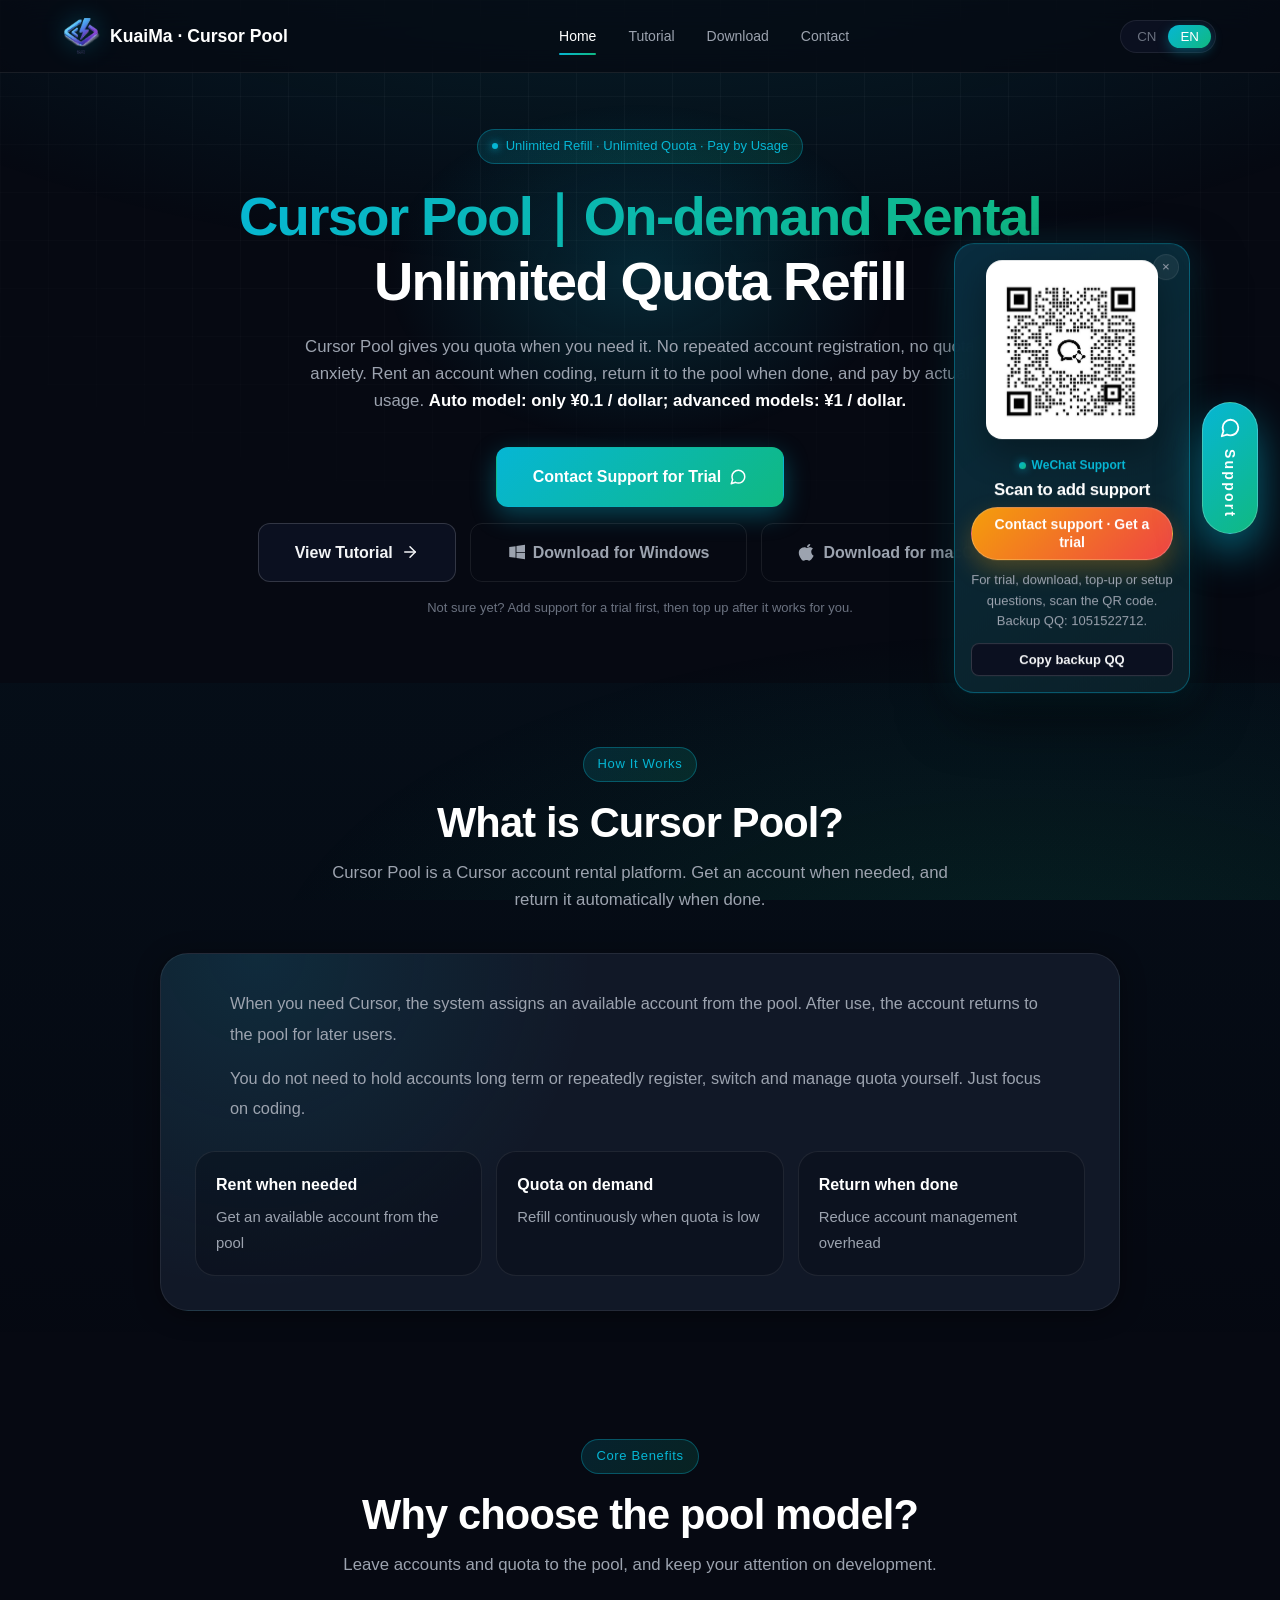
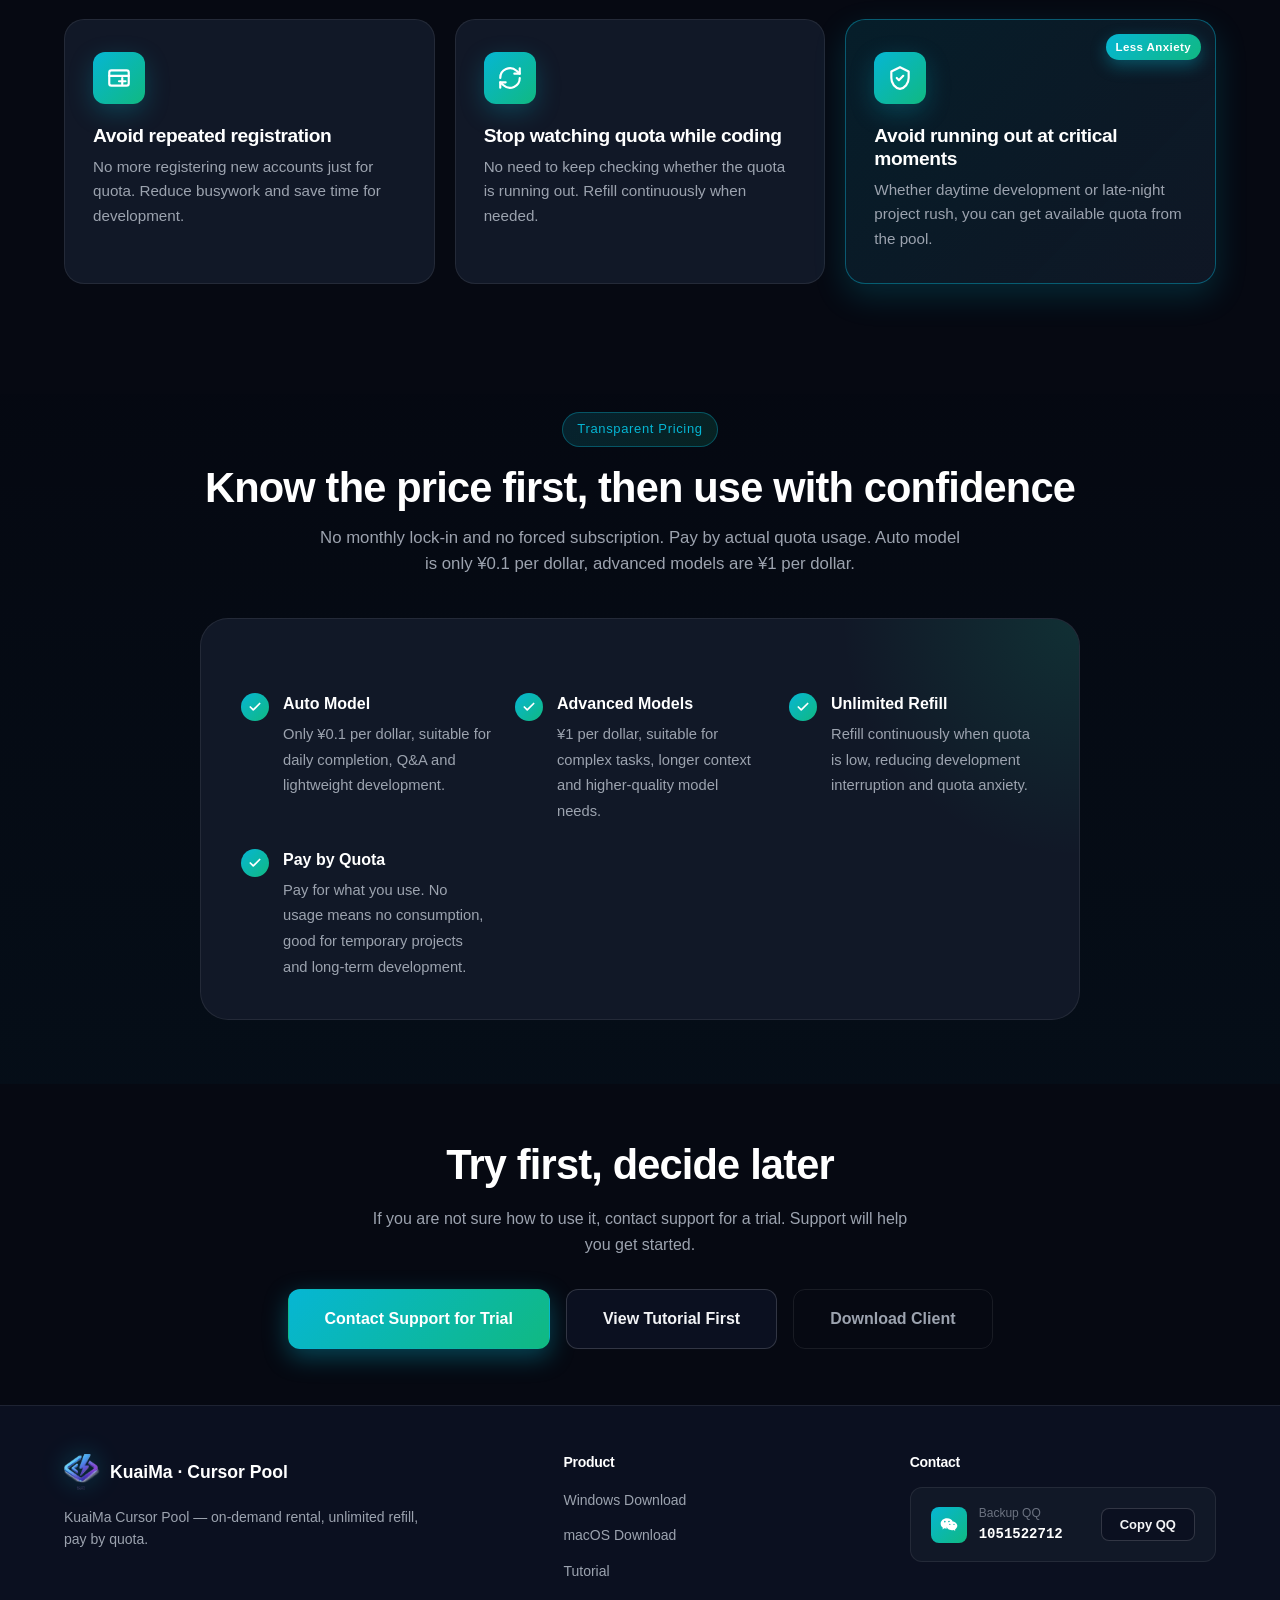
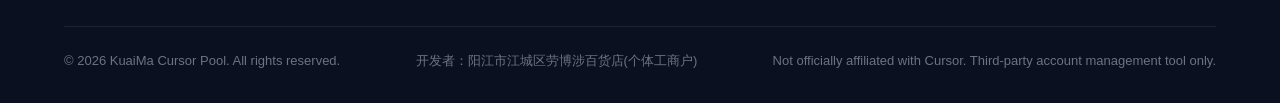
==== commit a461b546: "1" ====
--- a/index.html
+++ b/index.html
@@ -147,15 +147,20 @@
           <span class="gradient-text" data-i18n="hero.title.line1">Cursor 号池｜按需租用</span>
           <br />
           <span data-i18n="hero.title.line2">额度无限续杯</span>
-          <span class="hero__title-tag" data-i18n="hero.title.line3">联系客服，领取试用！</span>
         </h1>
-        <p class="hero__lead" data-i18n="hero.lead">Cursor 号池，额度随用随取。不再反复注册账号，不再盯着额度焦虑。用的时候租一个账号，不用时自动归还号池，按实际使用额度计费。</p>
-
-        <div class="hero__cta" id="download">
+        <p class="hero__lead">
+          <span data-i18n="hero.lead">Cursor 号池，额度随用随取。不再反复注册账号，不再盯着额度焦虑。用的时候租一个账号，不用时自动归还号池，按实际使用额度计费。</span>
+          <span class="hero__price-inline" data-i18n="hero.price.inline">普通 Auto 模型：仅 0.1 元 / 刀；高级模型：1 元 / 刀。</span>
+        </p>
+
+        <div class="hero__contact-row">
           <a href="#contact" class="btn btn-primary btn-lg">
             <span data-i18n="hero.cta.contact">联系客服领取试用</span>
             <svg viewBox="0 0 24 24" fill="none" stroke="currentColor" stroke-width="2" stroke-linecap="round" stroke-linejoin="round"><path d="M21 11.5a8.4 8.4 0 0 1-.9 3.8 8.5 8.5 0 0 1-7.6 4.7 8.4 8.4 0 0 1-3.8-.9L3 21l1.9-5.7A8.4 8.4 0 0 1 4 11.5a8.5 8.5 0 0 1 17 0Z"></path></svg>
           </a>
+        </div>
+
+        <div class="hero__cta" id="download">
           <a href="tutorial.html" class="btn btn-secondary btn-lg">
             <span data-i18n="hero.cta.tutorial">查看使用教程</span>
             <svg viewBox="0 0 24 24" fill="none" stroke="currentColor" stroke-width="2" stroke-linecap="round" stroke-linejoin="round"><line x1="5" y1="12" x2="19" y2="12"></line><polyline points="12 5 19 12 12 19"></polyline></svg>
@@ -168,21 +173,6 @@
             <svg viewBox="0 0 24 24" fill="currentColor"><path d="M16.365 1.43c0 1.14-.49 2.27-1.27 3.06-.78.78-2.06 1.36-3.13 1.27-.13-1.13.42-2.27 1.13-3 .8-.81 2.16-1.41 3.27-1.33zM20.86 17.13c-.62 1.37-1.34 2.7-2.45 3.99-.94 1.1-2.13 2.49-3.61 2.5-1.36.01-1.7-.86-3.55-.86-1.85 0-2.21.88-3.56.87-1.43-.01-2.52-1.31-3.46-2.41-2.61-3.06-4.6-8.66-1.91-12.45 1.34-1.88 3.74-3.07 6.02-3.07 1.39 0 2.7.93 3.56.93.86 0 2.46-1.15 4.13-.98.7.03 2.66.28 3.92 2.13-3.42 1.99-2.86 6.93.91 9.35z"/></svg>
             <span data-i18n="hero.cta.macos">下载 macOS 版</span>
           </a>
-        </div>
-
-        <div class="hero-pricing" aria-label="价格信息">
-          <article class="price-pill">
-            <span data-i18n="hero.price.auto.label">普通 Auto 模型</span>
-            <strong data-i18n="hero.price.auto.value">仅 0.1 元 / 刀</strong>
-          </article>
-          <article class="price-pill">
-            <span data-i18n="hero.price.advanced.label">高级模型</span>
-            <strong data-i18n="hero.price.advanced.value">1 元 / 刀</strong>
-          </article>
-          <article class="price-pill price-pill--accent">
-            <span data-i18n="hero.price.mode.label">计费方式</span>
-            <strong data-i18n="hero.price.mode.value">无限续杯 · 按额度收费</strong>
-          </article>
         </div>
 
         <p class="hero__hint" data-i18n="hero.hint">不确定是否适合？先加客服领取试用，跑通后再充值。</p>
--- a/assets/css/style.css
+++ b/assets/css/style.css
@@ -550,12 +550,24 @@
   color: var(--text-secondary);
 }
 
+.hero__price-inline {
+  display: inline;
+  color: var(--text-strong);
+  font-weight: 800;
+}
+
 .hero__cta {
   display: flex;
   flex-wrap: wrap;
   gap: 14px;
   justify-content: center;
-  margin-bottom: 20px;
+  margin-bottom: 16px;
+}
+
+.hero__contact-row {
+  display: flex;
+  justify-content: center;
+  margin: 18px 0 16px;
 }
 
 .hero__hint {
@@ -563,65 +575,9 @@
   color: var(--text-muted);
 }
 
-.hero-pricing {
-  display: grid;
-  grid-template-columns: repeat(3, minmax(0, 1fr));
-  gap: 14px;
-  max-width: 920px;
-  margin: 24px auto 16px;
-}
-
-.price-pill {
-  position: relative;
-  padding: 18px 20px;
-  text-align: left;
-  background:
-    linear-gradient(135deg, rgba(6, 182, 212, 0.11), rgba(16, 185, 129, 0.06)),
-    var(--bg-card);
-  border: 1px solid var(--border);
-  border-radius: var(--radius-lg);
-  overflow: hidden;
-  box-shadow: var(--shadow-card);
-}
-
-.price-pill::before {
-  content: "";
-  position: absolute;
-  inset: 0;
-  background: radial-gradient(circle at 15% 0%, rgba(6, 182, 212, 0.22), transparent 45%);
-  pointer-events: none;
-}
-
-.price-pill span,
-.price-pill strong {
-  position: relative;
-  z-index: 1;
-}
-
-.price-pill span {
-  display: block;
-  margin-bottom: 6px;
-  color: var(--text-muted);
-  font-size: 0.86rem;
-}
-
-.price-pill strong {
-  display: block;
-  color: var(--text-strong);
-  font-size: clamp(1.05rem, 2vw, 1.35rem);
-  line-height: 1.25;
-}
-
-.price-pill--accent {
-  border-color: rgba(16, 185, 129, 0.35);
-  background:
-    linear-gradient(135deg, rgba(16, 185, 129, 0.16), rgba(6, 182, 212, 0.08)),
-    var(--bg-card);
-}
-
 @media (max-width: 767px) {
-  .hero-pricing {
-    grid-template-columns: 1fr;
+  .hero__contact-row .btn {
+    width: 100%;
   }
 }
 
--- a/assets/css/style.css
+++ b/assets/css/style.css
@@ -550,12 +550,24 @@
   color: var(--text-secondary);
 }
 
+.hero__price-inline {
+  display: inline;
+  color: var(--text-strong);
+  font-weight: 800;
+}
+
 .hero__cta {
   display: flex;
   flex-wrap: wrap;
   gap: 14px;
   justify-content: center;
-  margin-bottom: 20px;
+  margin-bottom: 16px;
+}
+
+.hero__contact-row {
+  display: flex;
+  justify-content: center;
+  margin: 18px 0 16px;
 }
 
 .hero__hint {
@@ -563,65 +575,9 @@
   color: var(--text-muted);
 }
 
-.hero-pricing {
-  display: grid;
-  grid-template-columns: repeat(3, minmax(0, 1fr));
-  gap: 14px;
-  max-width: 920px;
-  margin: 24px auto 16px;
-}
-
-.price-pill {
-  position: relative;
-  padding: 18px 20px;
-  text-align: left;
-  background:
-    linear-gradient(135deg, rgba(6, 182, 212, 0.11), rgba(16, 185, 129, 0.06)),
-    var(--bg-card);
-  border: 1px solid var(--border);
-  border-radius: var(--radius-lg);
-  overflow: hidden;
-  box-shadow: var(--shadow-card);
-}
-
-.price-pill::before {
-  content: "";
-  position: absolute;
-  inset: 0;
-  background: radial-gradient(circle at 15% 0%, rgba(6, 182, 212, 0.22), transparent 45%);
-  pointer-events: none;
-}
-
-.price-pill span,
-.price-pill strong {
-  position: relative;
-  z-index: 1;
-}
-
-.price-pill span {
-  display: block;
-  margin-bottom: 6px;
-  color: var(--text-muted);
-  font-size: 0.86rem;
-}
-
-.price-pill strong {
-  display: block;
-  color: var(--text-strong);
-  font-size: clamp(1.05rem, 2vw, 1.35rem);
-  line-height: 1.25;
-}
-
-.price-pill--accent {
-  border-color: rgba(16, 185, 129, 0.35);
-  background:
-    linear-gradient(135deg, rgba(16, 185, 129, 0.16), rgba(6, 182, 212, 0.08)),
-    var(--bg-card);
-}
-
 @media (max-width: 767px) {
-  .hero-pricing {
-    grid-template-columns: 1fr;
+  .hero__contact-row .btn {
+    width: 100%;
   }
 }
 
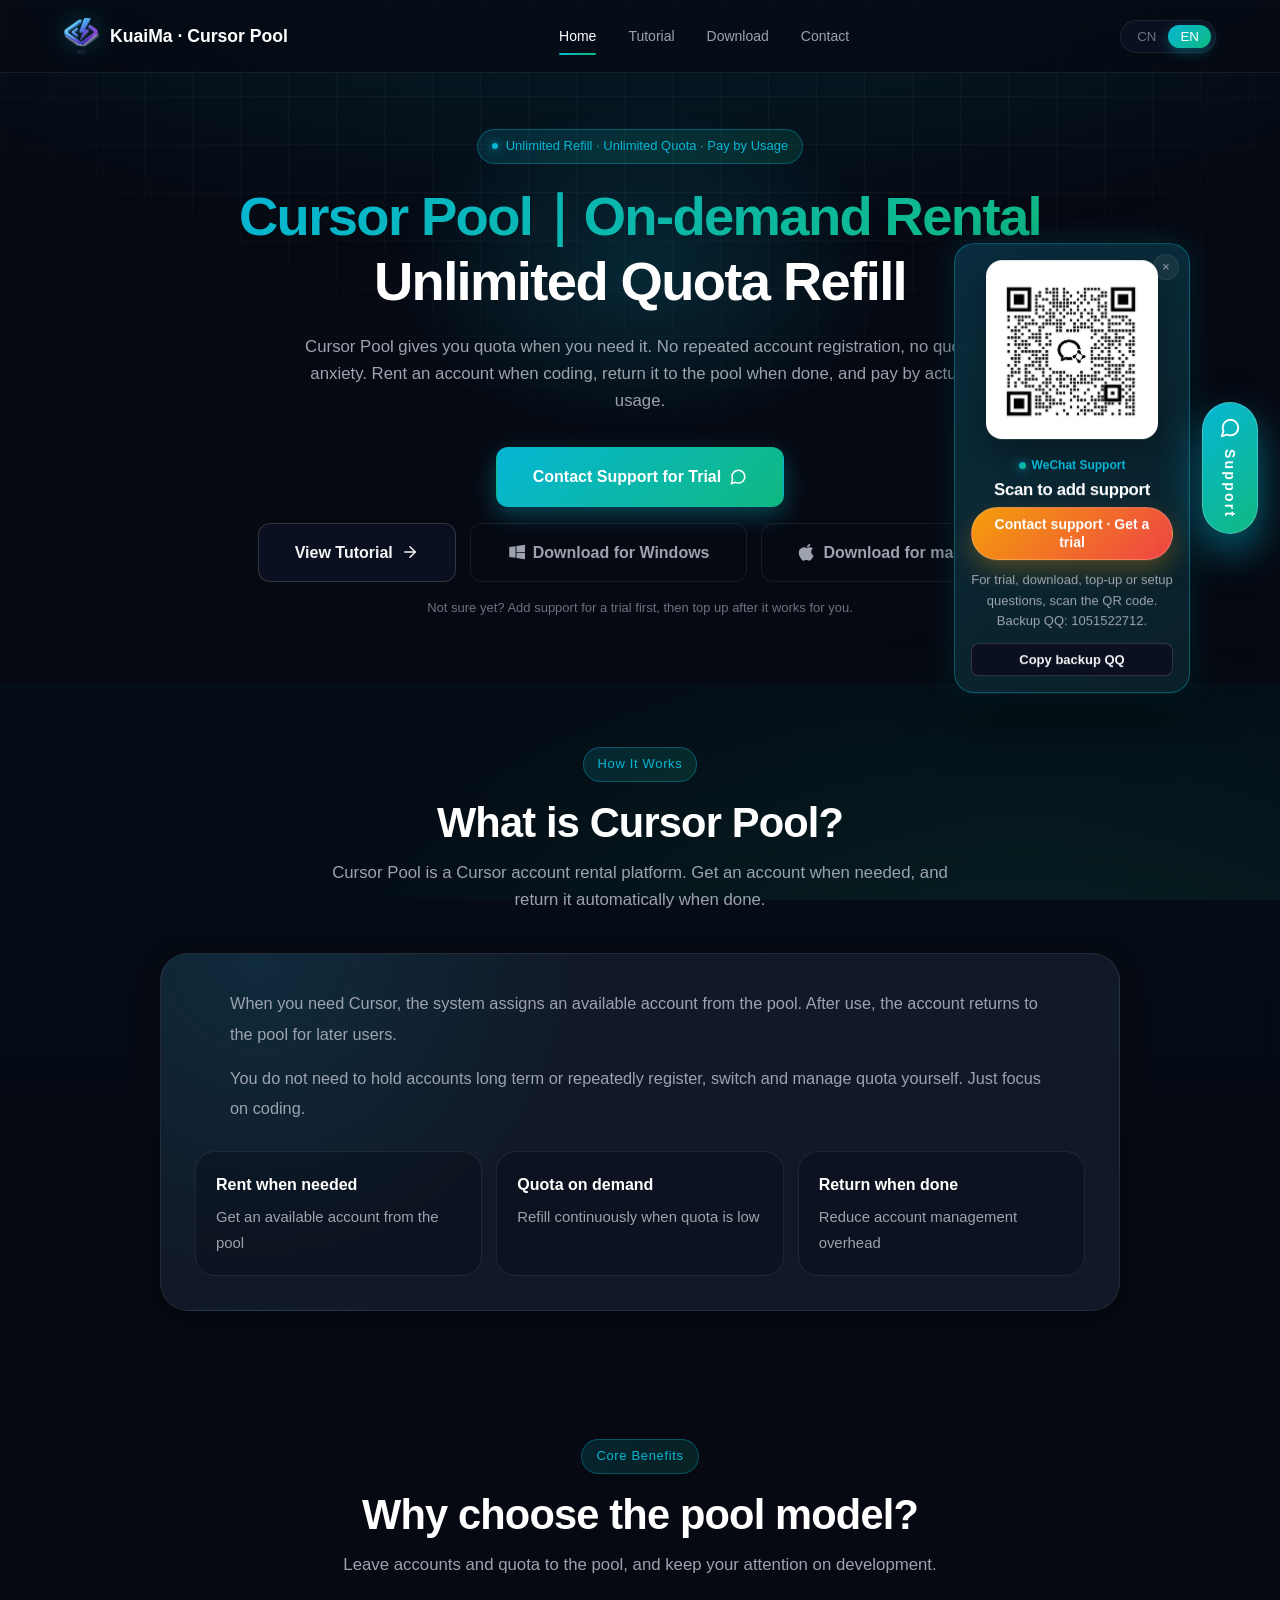
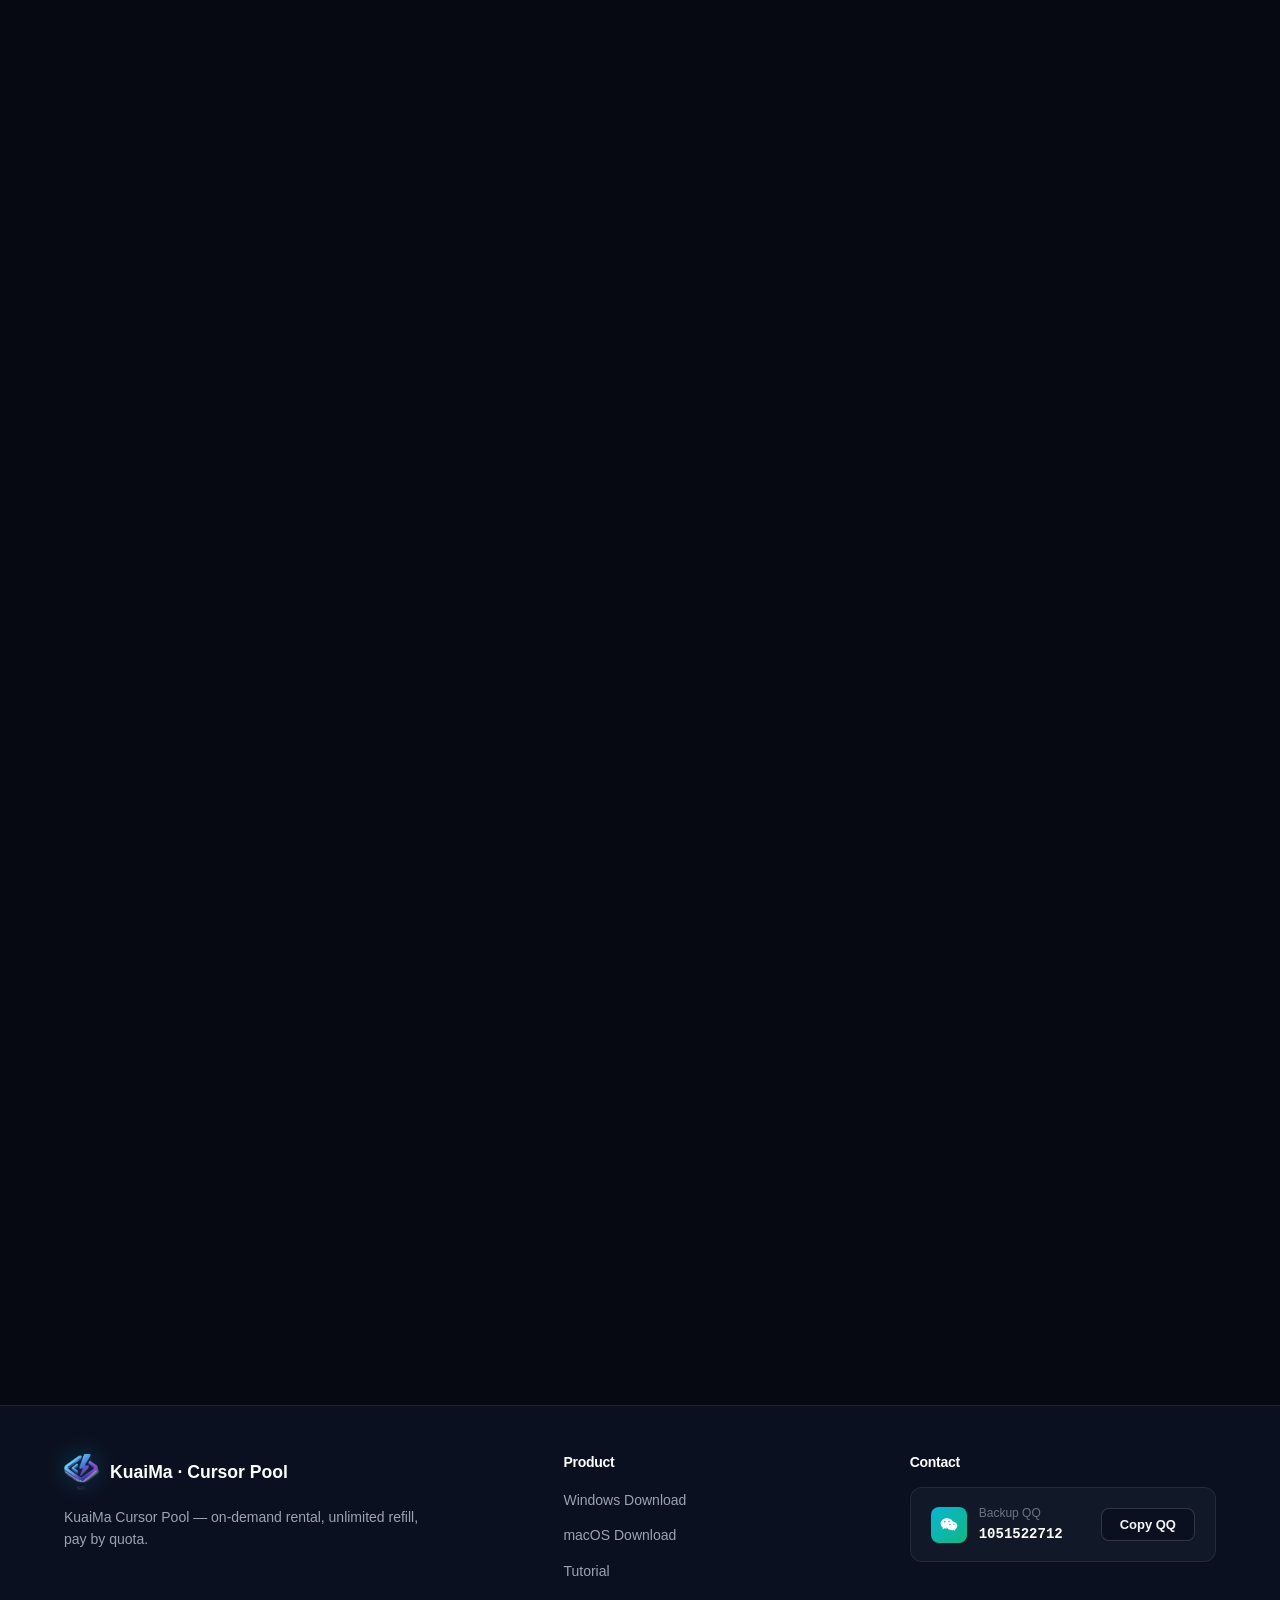
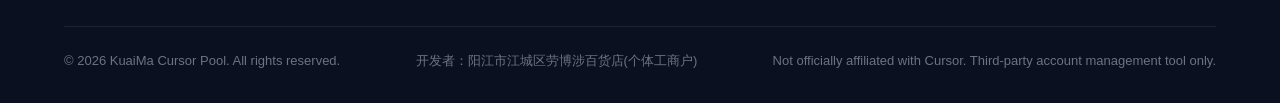
==== commit 22a42318: "1" ====
--- a/index.html
+++ b/index.html
@@ -150,7 +150,6 @@
         </h1>
         <p class="hero__lead">
           <span data-i18n="hero.lead">Cursor 号池，额度随用随取。不再反复注册账号，不再盯着额度焦虑。用的时候租一个账号，不用时自动归还号池，按实际使用额度计费。</span>
-          <span class="hero__price-inline" data-i18n="hero.price.inline">普通 Auto 模型：仅 0.1 元 / 刀；高级模型：1 元 / 刀。</span>
         </p>
 
         <div class="hero__contact-row">
--- a/assets/css/style.css
+++ b/assets/css/style.css
@@ -548,12 +548,6 @@
   margin: 0 auto 32px;
   font-size: 1.05rem;
   color: var(--text-secondary);
-}
-
-.hero__price-inline {
-  display: inline;
-  color: var(--text-strong);
-  font-weight: 800;
 }
 
 .hero__cta {
--- a/assets/css/style.css
+++ b/assets/css/style.css
@@ -548,12 +548,6 @@
   margin: 0 auto 32px;
   font-size: 1.05rem;
   color: var(--text-secondary);
-}
-
-.hero__price-inline {
-  display: inline;
-  color: var(--text-strong);
-  font-weight: 800;
 }
 
 .hero__cta {
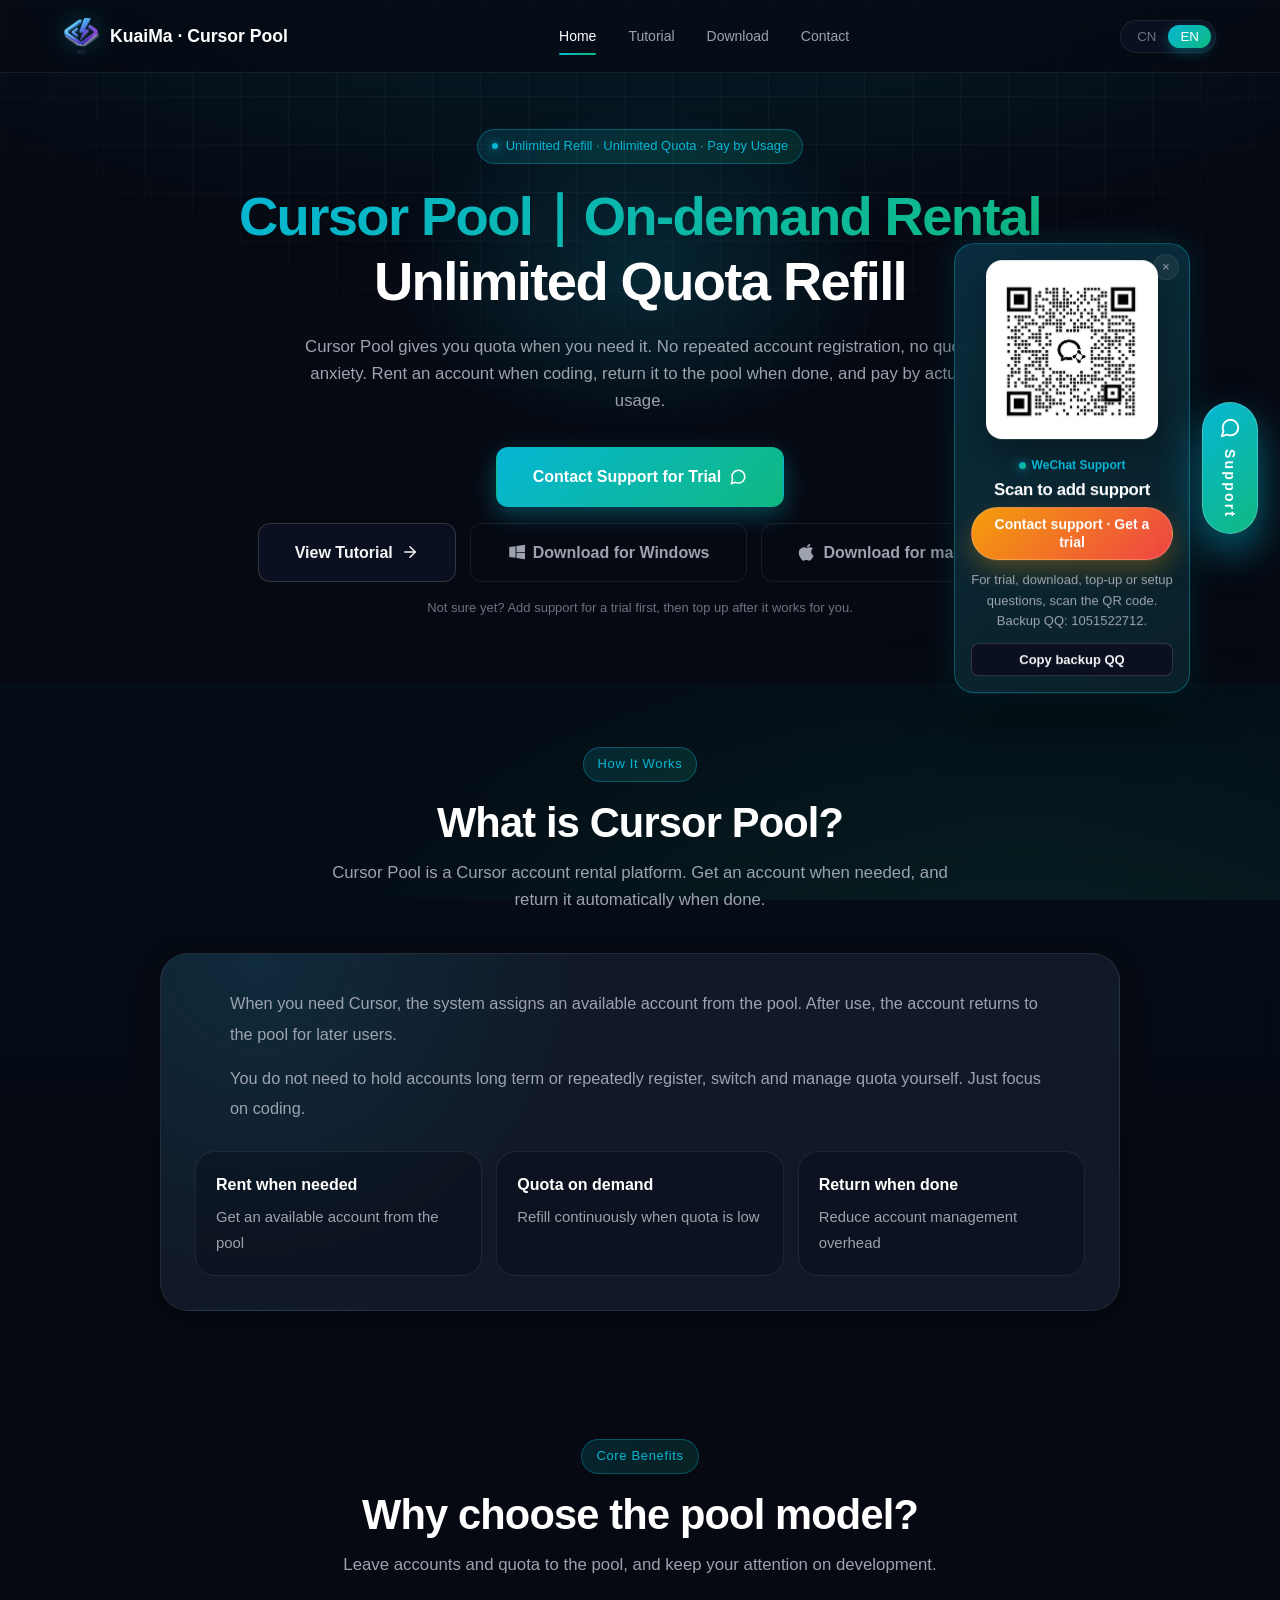
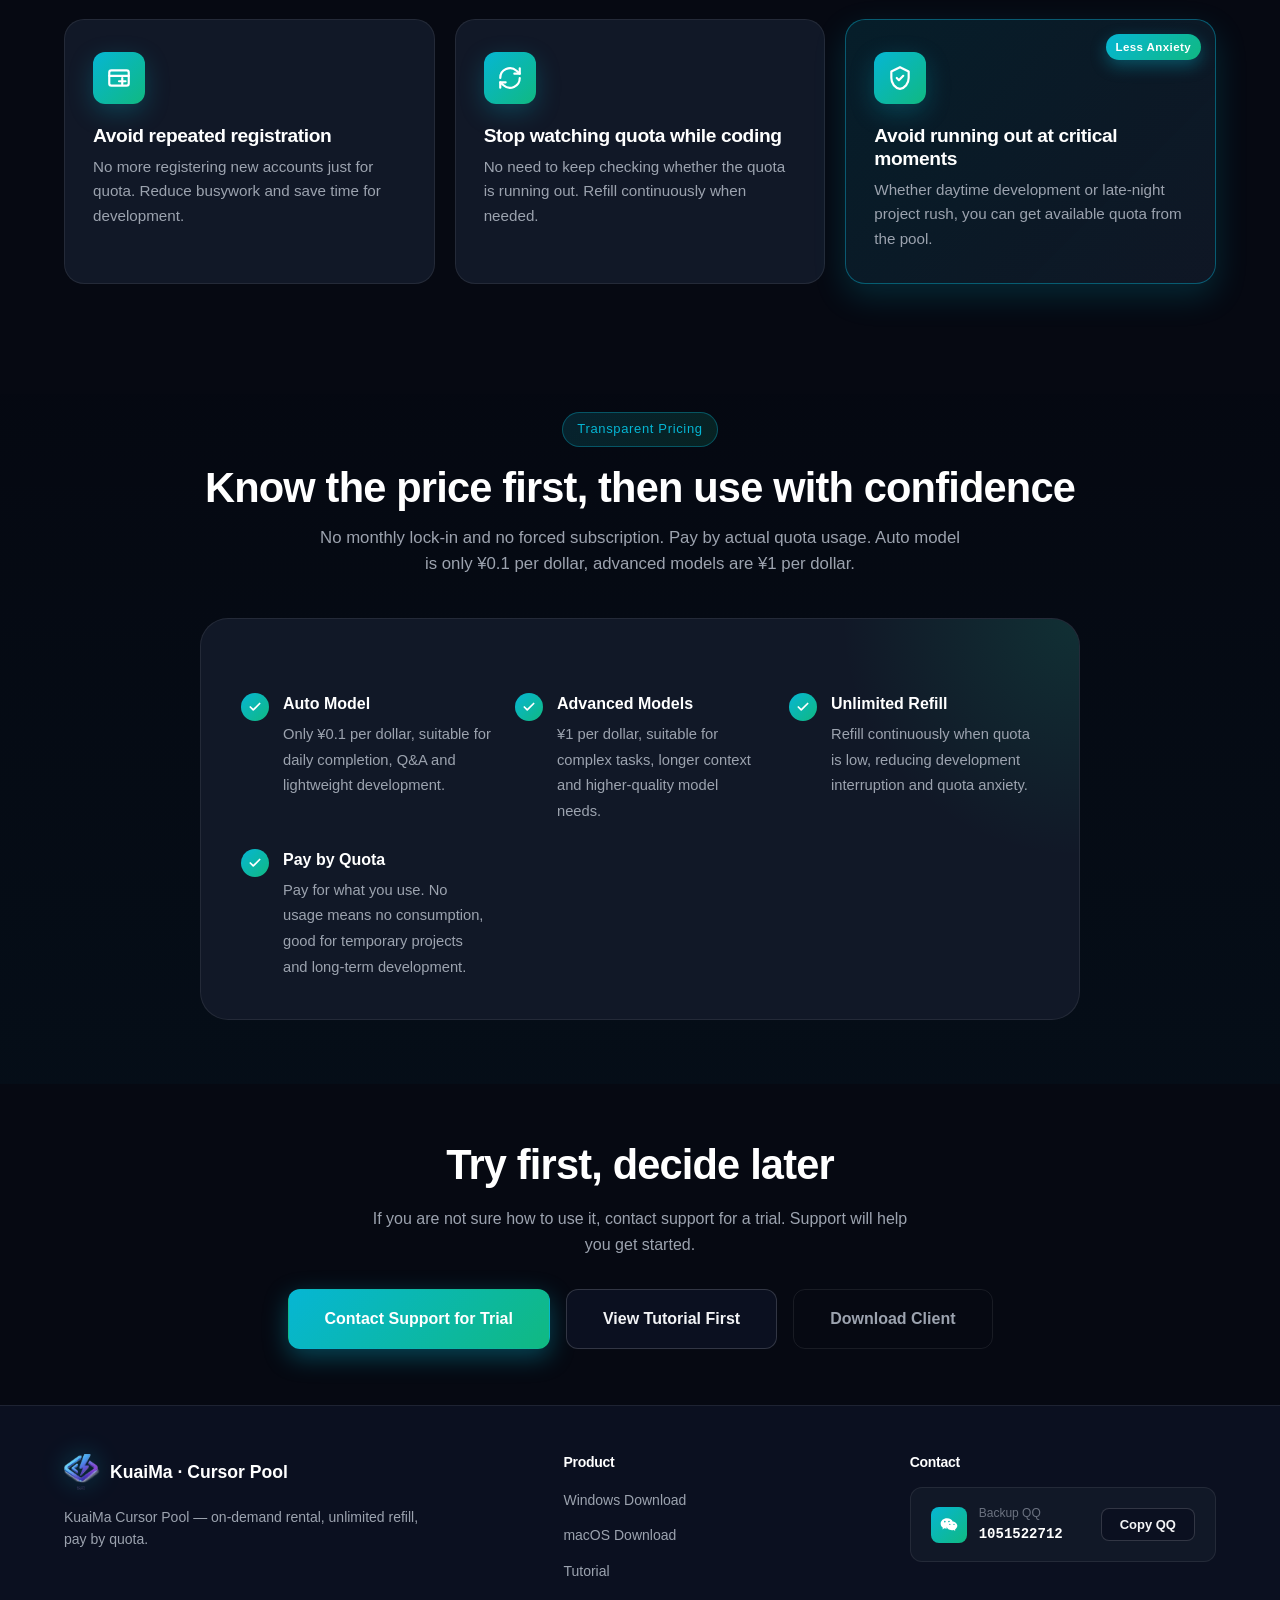
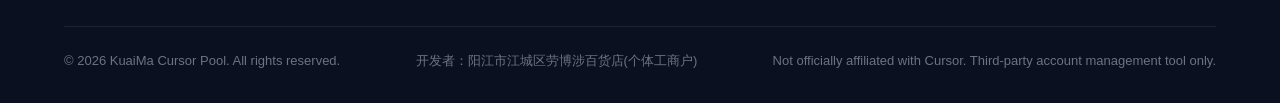
==== commit 33c00ab7: "11" ====
--- a/index.html
+++ b/index.html
@@ -425,5 +425,6 @@
 
   <script src="assets/js/i18n.js" defer></script>
   <script src="assets/js/main.js" defer></script>
+  <script src="assets/js/analytics.js" defer></script>
 </body>
 </html>
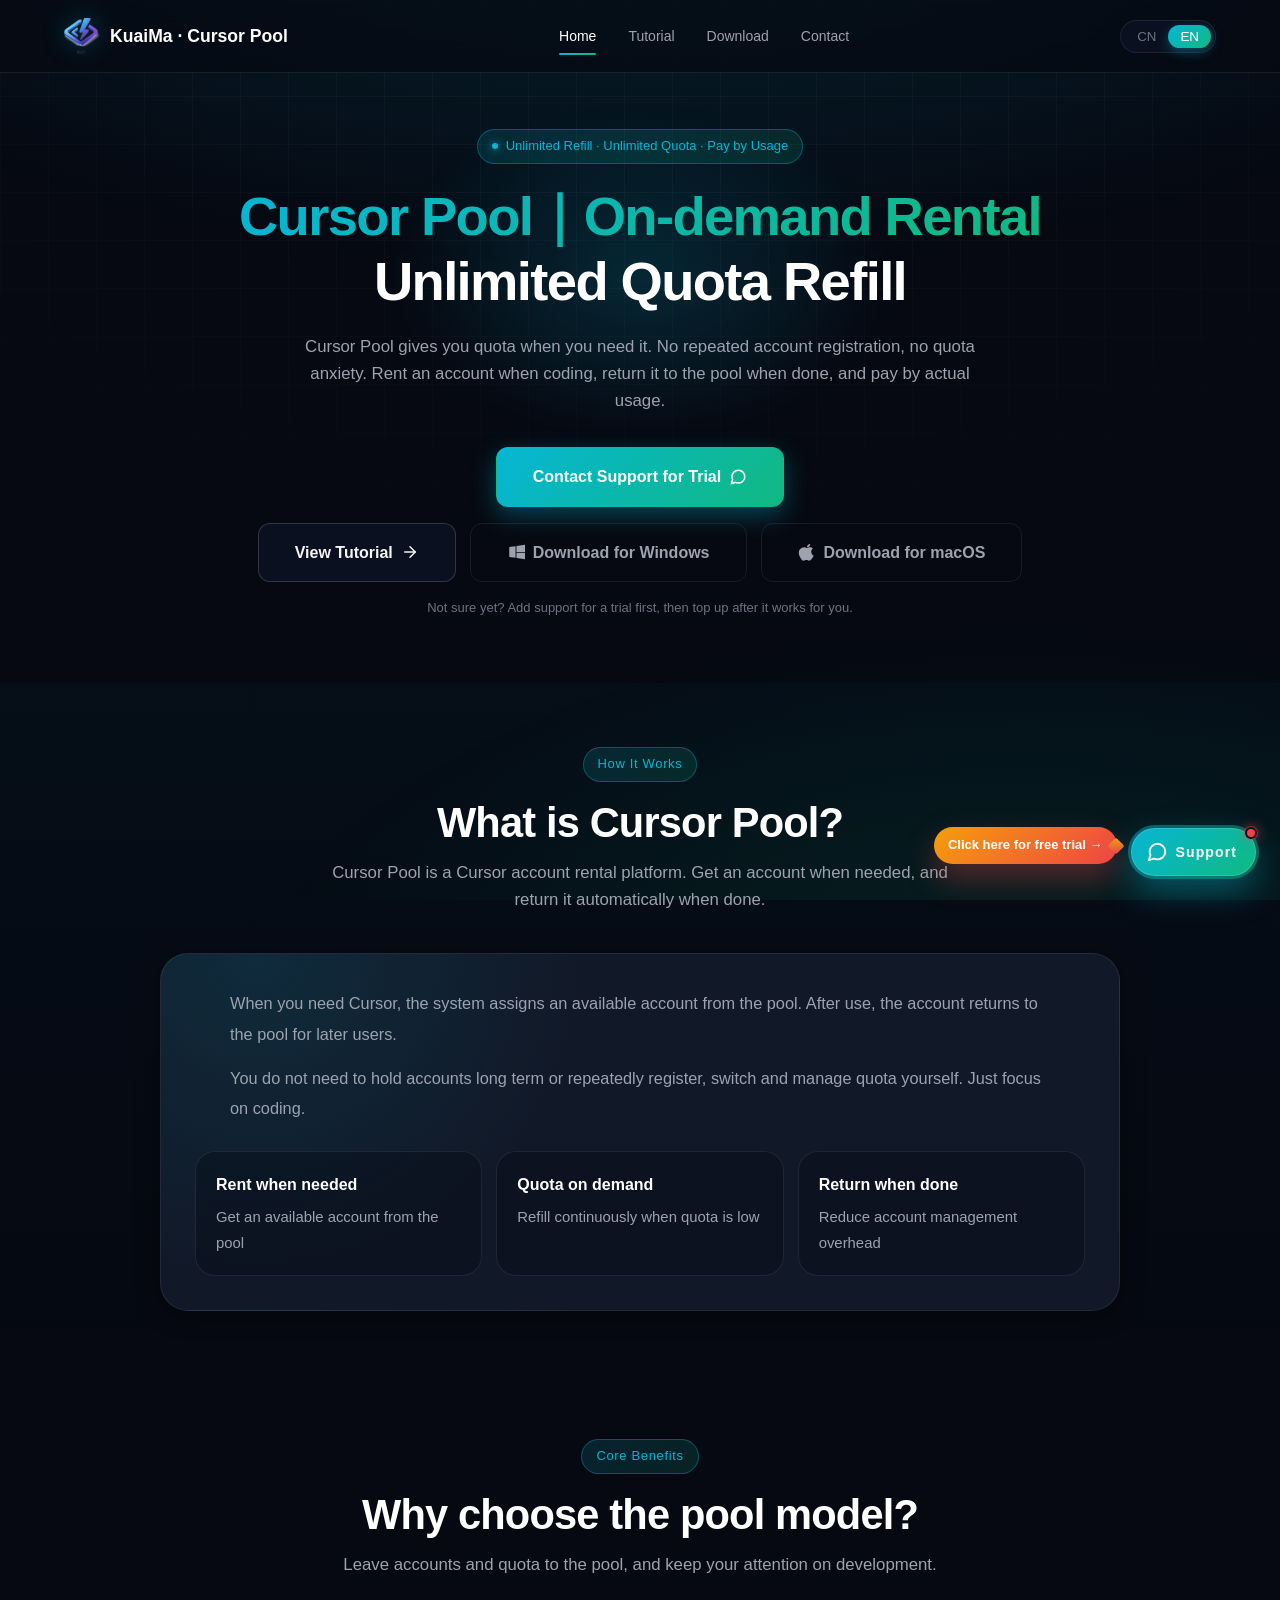
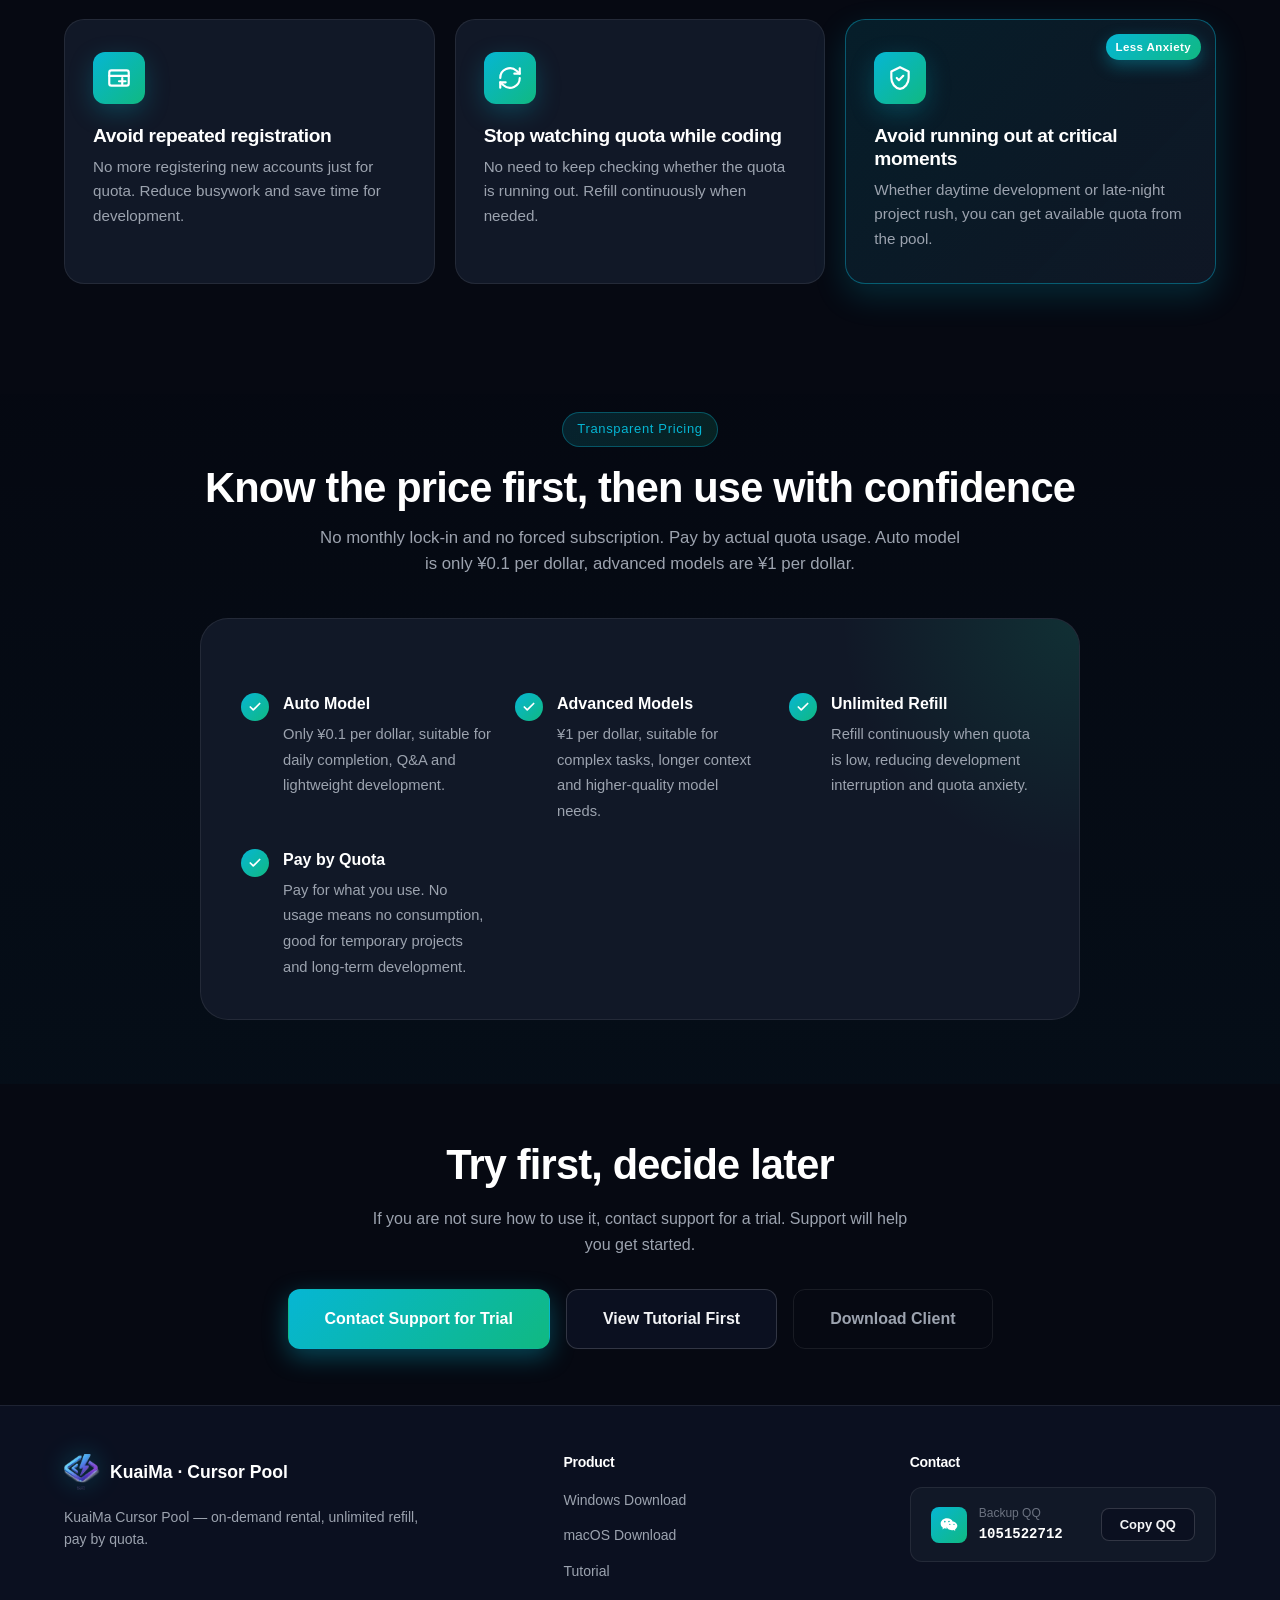
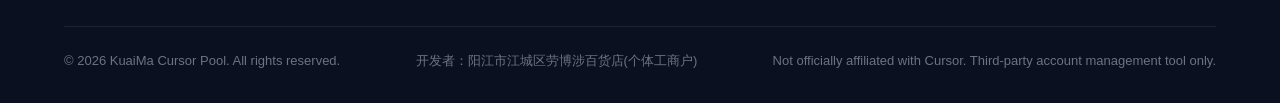
==== commit 329966f9: "1" ====
--- a/index.html
+++ b/index.html
@@ -118,7 +118,7 @@
       <nav class="nav" id="primaryNav" aria-label="primary navigation">
         <a href="index.html" class="is-active" data-i18n="nav.home">首页</a>
         <a href="tutorial.html" data-i18n="nav.tutorial">使用教程</a>
-        <a href="#download" data-i18n="nav.download">下载</a>
+        <a href="#download" data-smart-download data-i18n="nav.download">下载</a>
         <a href="#contact" data-i18n="nav.contact">联系客服</a>
       </nav>
 
@@ -329,7 +329,7 @@
           <a href="tutorial.html" class="btn btn-secondary btn-lg">
             <span data-i18n="cta.tutorial">先看教程</span>
           </a>
-          <a href="#download" class="btn btn-ghost btn-lg">
+          <a href="#download" class="btn btn-ghost btn-lg" data-smart-download>
             <span data-i18n="cta.download">下载客户端</span>
           </a>
         </div>
@@ -337,10 +337,11 @@
     </section>
   </main>
 
-  <!-- 悬浮客服二维码：默认停靠右侧，点击/悬停展开 -->
-  <aside class="floating-wechat is-open" data-floating-wechat aria-label="微信客服" data-i18n-attr="aria-label:wechat.aria">
-    <div class="floating-wechat__panel" id="floatingWechatPanel" aria-hidden="false" aria-labelledby="floatingWechatTitle">
-      <button type="button" class="floating-wechat__close" data-floating-wechat-close aria-label="收起客服二维码" data-i18n-attr="aria-label:wechat.close">×</button>
+  <!-- 悬浮客服入口（右下角）：点击后打开中央 Modal -->
+  <aside class="floating-wechat" data-floating-wechat aria-label="微信客服" data-i18n-attr="aria-label:wechat.aria">
+    <div class="floating-wechat__backdrop" data-floating-wechat-backdrop hidden></div>
+    <div class="floating-wechat__panel" id="floatingWechatPanel" role="dialog" aria-modal="true" aria-hidden="true" aria-labelledby="floatingWechatTitle">
+      <button type="button" class="floating-wechat__close" data-floating-wechat-close aria-label="关闭客服弹窗" data-i18n-attr="aria-label:wechat.close">×</button>
       <div class="floating-wechat__qr">
         <img
           src="assets/images/wechat-service-qr.jpg"
@@ -360,20 +361,73 @@
         <button type="button" class="copy-btn floating-wechat__copy" data-copy="1051522712" data-i18n="wechat.copy">复制备用QQ</button>
       </div>
     </div>
+    <span class="floating-wechat__hint" data-floating-wechat-hint aria-hidden="true" data-i18n="wechat.dotHint">点我领取试用 →</span>
     <button
       type="button"
       class="floating-wechat__dock"
       data-floating-wechat-toggle
-      aria-expanded="true"
+      aria-expanded="false"
       aria-controls="floatingWechatPanel"
-      aria-label="展开客服二维码"
+      aria-label="打开客服弹窗"
       data-i18n-attr="aria-label:wechat.toggle"
     >
+      <span class="floating-wechat__pulse" aria-hidden="true"></span>
+      <span class="floating-wechat__dot" data-floating-wechat-dot aria-hidden="true"></span>
       <svg viewBox="0 0 24 24" fill="none" stroke="currentColor" stroke-width="2" stroke-linecap="round" stroke-linejoin="round" aria-hidden="true">
         <path d="M21 11.5a8.4 8.4 0 0 1-.9 3.8 8.5 8.5 0 0 1-7.6 4.7 8.4 8.4 0 0 1-3.8-.9L3 21l1.9-5.7A8.4 8.4 0 0 1 4 11.5a8.5 8.5 0 0 1 17 0Z"></path>
       </svg>
-      <span data-i18n="wechat.handle">客服</span>
+      <span class="floating-wechat__label" data-i18n="wechat.handle">客服</span>
     </button>
+  </aside>
+
+  <!-- 下载助手：移动端提示 / Linux 或未知系统的选择器 -->
+  <aside class="download-helper" data-download-helper aria-hidden="true" aria-label="下载助手" data-i18n-attr="aria-label:download.helper.aria">
+    <div class="download-helper__backdrop" data-download-helper-backdrop></div>
+    <div class="download-helper__panel" role="dialog" aria-modal="true" aria-labelledby="downloadHelperTitle">
+      <button type="button" class="download-helper__close" data-download-helper-close aria-label="关闭下载助手" data-i18n-attr="aria-label:download.helper.close">×</button>
+
+      <div class="download-helper__state download-helper__state--mobile">
+        <div class="download-helper__icon download-helper__icon--mobile" aria-hidden="true">
+          <svg viewBox="0 0 24 24" fill="none" stroke="currentColor" stroke-width="2" stroke-linecap="round" stroke-linejoin="round"><rect x="6" y="2" width="12" height="20" rx="2" ry="2"></rect><line x1="11" y1="18" x2="13" y2="18"></line></svg>
+        </div>
+        <h3 id="downloadHelperTitle" class="download-helper__title" data-i18n="download.helper.mobileTitle">请用电脑访问下载</h3>
+        <p class="download-helper__desc" data-i18n="download.helper.mobileDesc">Cursor 客户端仅支持 Windows / macOS。请用电脑访问本页，或复制下方链接到电脑浏览器打开。</p>
+        <div class="download-helper__links">
+          <div class="download-helper__link">
+            <span class="download-helper__link-label">Windows</span>
+            <code class="download-helper__link-url">https://wwaps.lanzoue.com/i7DfZ3o5iolg</code>
+            <button type="button" class="copy-btn download-helper__copy" data-copy="https://wwaps.lanzoue.com/i7DfZ3o5iolg" data-i18n="download.helper.copyWin">复制 Win 链接</button>
+          </div>
+          <div class="download-helper__link">
+            <span class="download-helper__link-label">macOS</span>
+            <code class="download-helper__link-url">https://share.feijipan.com/s/ud4OdIFj</code>
+            <button type="button" class="copy-btn download-helper__copy" data-copy="https://share.feijipan.com/s/ud4OdIFj" data-i18n="download.helper.copyMac">复制 Mac 链接</button>
+          </div>
+        </div>
+      </div>
+
+      <div class="download-helper__state download-helper__state--picker">
+        <div class="download-helper__icon download-helper__icon--picker" aria-hidden="true">
+          <svg viewBox="0 0 24 24" fill="none" stroke="currentColor" stroke-width="2" stroke-linecap="round" stroke-linejoin="round"><path d="M20.88 18.09A5 5 0 0 0 18 9h-1.26A8 8 0 1 0 3 16.29"></path><polyline points="8 17 12 21 16 17"></polyline><line x1="12" y1="12" x2="12" y2="21"></line></svg>
+        </div>
+        <h3 class="download-helper__title" data-i18n="download.helper.chooseTitle">请选择你的系统</h3>
+        <p class="download-helper__desc" data-i18n="download.helper.chooseDesc">我们没能识别出你的系统，请手动选择对应的版本。</p>
+        <div class="download-helper__picks">
+          <button type="button" class="download-helper__pick" data-helper-pick="win">
+            <span class="download-helper__pick-icon" aria-hidden="true">
+              <svg viewBox="0 0 24 24" fill="currentColor"><path d="M3 5.4l8.4-1.16v8.27H3V5.4zm0 13.2v-7.36h8.4v8.52L3 18.6zM12.6 4.04L24 2.4v9.71h-11.4V4.04zm0 16.92v-7.85H24V21.6l-11.4-1.64z"/></svg>
+            </span>
+            <span class="download-helper__pick-label" data-i18n="download.helper.pickWin">Windows 版</span>
+          </button>
+          <button type="button" class="download-helper__pick" data-helper-pick="mac">
+            <span class="download-helper__pick-icon" aria-hidden="true">
+              <svg viewBox="0 0 24 24" fill="currentColor"><path d="M16.365 1.43c0 1.14-.49 2.27-1.27 3.06-.78.78-2.06 1.36-3.13 1.27-.13-1.13.42-2.27 1.13-3 .8-.81 2.16-1.41 3.27-1.33zM20.86 17.13c-.62 1.37-1.34 2.7-2.45 3.99-.94 1.1-2.13 2.49-3.61 2.5-1.36.01-1.7-.86-3.55-.86-1.85 0-2.21.88-3.56.87-1.43-.01-2.52-1.31-3.46-2.41-2.61-3.06-4.6-8.66-1.91-12.45 1.34-1.88 3.74-3.07 6.02-3.07 1.39 0 2.7.93 3.56.93.86 0 2.46-1.15 4.13-.98.7.03 2.66.28 3.92 2.13-3.42 1.99-2.86 6.93.91 9.35z"/></svg>
+            </span>
+            <span class="download-helper__pick-label" data-i18n="download.helper.pickMac">macOS 版</span>
+          </button>
+        </div>
+      </div>
+    </div>
   </aside>
 
   <!-- Footer -->
--- a/assets/css/style.css
+++ b/assets/css/style.css
@@ -855,30 +855,27 @@
 }
 
 /* ==========================================================================
-   悬浮客服二维码
+   悬浮客服入口（右下角）+ 中央弹窗
    ========================================================================== */
 .floating-wechat {
   position: fixed;
-  top: 52%;
-  right: 20px;
+  right: 24px;
+  bottom: 24px;
   z-index: 90;
-  transform: translateY(-50%);
 }
 
 .floating-wechat__dock {
-  width: 56px;
-  min-height: 132px;
-  padding: 14px 10px;
+  position: relative;
   display: inline-flex;
-  flex-direction: column;
-  align-items: center;
-  justify-content: center;
-  gap: 10px;
+  align-items: center;
+  gap: 8px;
+  padding: 12px 18px 12px 14px;
   color: #fff;
   background: var(--gradient-primary);
-  border: 1px solid rgba(255, 255, 255, 0.22);
+  border: 1px solid rgba(255, 255, 255, 0.28);
   border-radius: 999px;
-  box-shadow: 0 14px 34px rgba(6, 182, 212, 0.36);
+  box-shadow: 0 14px 34px rgba(6, 182, 212, 0.42);
+  cursor: pointer;
   transition: transform var(--duration) var(--easing), box-shadow var(--duration) var(--easing);
 }
 
@@ -886,76 +883,161 @@
   width: 22px;
   height: 22px;
   flex-shrink: 0;
-}
-
-.floating-wechat__dock span {
-  writing-mode: vertical-rl;
-  letter-spacing: 0.16em;
+  position: relative;
+  z-index: 2;
+}
+
+.floating-wechat__label {
+  position: relative;
+  z-index: 2;
   font-size: 14px;
   font-weight: 800;
-}
-
-.floating-wechat.is-open .floating-wechat__dock,
-.floating-wechat__dock:focus-visible {
-  transform: translateX(-2px);
-  box-shadow: 0 18px 42px rgba(6, 182, 212, 0.52);
-}
-
-.floating-wechat__panel {
+  letter-spacing: 0.08em;
+}
+
+.floating-wechat__pulse {
+  position: absolute;
+  inset: -4px;
+  border-radius: 999px;
+  background: var(--gradient-primary);
+  opacity: 0.45;
+  z-index: 1;
+  pointer-events: none;
+  animation: wechatPulse 1.8s ease-out infinite;
+}
+
+@keyframes wechatPulse {
+  0%   { transform: scale(1);    opacity: 0.55; }
+  70%  { transform: scale(1.42); opacity: 0; }
+  100% { transform: scale(1.42); opacity: 0; }
+}
+
+.floating-wechat__dot {
+  position: absolute;
+  top: -2px;
+  right: -2px;
+  width: 12px;
+  height: 12px;
+  border-radius: 50%;
+  background: #ef4444;
+  border: 2px solid #0b1020;
+  box-shadow: 0 0 0 1px rgba(239, 68, 68, 0.45), 0 0 12px rgba(239, 68, 68, 0.7);
+  z-index: 3;
+  opacity: 1;
+  transition: opacity var(--duration) var(--easing);
+}
+
+.floating-wechat.is-seen .floating-wechat__dot,
+.floating-wechat.is-modal-open .floating-wechat__dot {
+  opacity: 0;
+}
+
+.floating-wechat__hint {
+  position: absolute;
+  right: calc(100% + 14px);
+  bottom: 12px;
+  white-space: nowrap;
+  padding: 8px 14px;
+  color: #fff;
+  font-size: 13px;
+  font-weight: 700;
+  background: linear-gradient(135deg, #f59e0b 0%, #ef4444 100%);
+  border-radius: 999px;
+  box-shadow: 0 14px 30px rgba(239, 68, 68, 0.35);
+  opacity: 0;
+  pointer-events: none;
+  transform: translateX(8px);
+  transition: opacity var(--duration) var(--easing), transform var(--duration) var(--easing);
+}
+
+.floating-wechat__hint::after {
+  content: "";
   position: absolute;
   top: 50%;
-  right: 70px;
-  width: 236px;
-  padding: 16px;
+  right: -5px;
+  width: 12px;
+  height: 12px;
+  background: linear-gradient(135deg, #f59e0b 0%, #ef4444 100%);
+  transform: translateY(-50%) rotate(45deg);
+  border-radius: 2px;
+  z-index: -1;
+}
+
+.floating-wechat.is-hint-visible .floating-wechat__hint {
+  opacity: 1;
+  transform: translateX(0);
+}
+
+@media (hover: hover) {
+  .floating-wechat__dock:hover ~ .floating-wechat__hint,
+  .floating-wechat__dock:focus-visible ~ .floating-wechat__hint {
+    opacity: 1;
+    transform: translateX(0);
+  }
+
+  .floating-wechat__dock:hover {
+    transform: translateY(-2px);
+    box-shadow: 0 18px 44px rgba(6, 182, 212, 0.55);
+  }
+
+  .floating-wechat__close:hover {
+    color: #fff;
+    background: rgba(255, 255, 255, 0.12);
+  }
+}
+
+.floating-wechat__backdrop {
+  position: fixed;
+  inset: 0;
+  background: rgba(2, 6, 23, 0.72);
+  backdrop-filter: blur(8px);
+  -webkit-backdrop-filter: blur(8px);
+  opacity: 0;
+  pointer-events: none;
+  transition: opacity 280ms var(--easing);
+  z-index: 95;
+}
+
+.floating-wechat.is-modal-open .floating-wechat__backdrop {
+  opacity: 1;
+  pointer-events: auto;
+}
+
+.floating-wechat__panel {
+  position: fixed;
+  top: 50%;
+  left: 50%;
+  width: min(420px, calc(100vw - 32px));
+  max-height: calc(100vh - 48px);
+  overflow-y: auto;
+  padding: 28px 24px 24px;
   color: var(--text-primary);
   background:
-    linear-gradient(145deg, rgba(6, 182, 212, 0.18), rgba(16, 185, 129, 0.1)),
-    rgba(11, 16, 32, 0.96);
-  border: 1px solid rgba(6, 182, 212, 0.38);
+    linear-gradient(155deg, rgba(6, 182, 212, 0.16), rgba(16, 185, 129, 0.08)),
+    rgba(11, 16, 32, 0.98);
+  border: 1px solid rgba(6, 182, 212, 0.42);
   border-radius: var(--radius-lg);
-  box-shadow: 0 22px 54px rgba(0, 0, 0, 0.5), 0 0 34px rgba(6, 182, 212, 0.2);
-  backdrop-filter: blur(16px);
-  -webkit-backdrop-filter: blur(16px);
+  box-shadow: 0 32px 80px rgba(0, 0, 0, 0.6), 0 0 50px rgba(6, 182, 212, 0.22);
   opacity: 0;
   pointer-events: none;
-  transform: translate(14px, -50%) scale(0.96);
-  transform-origin: right center;
-  transition:
-    opacity var(--duration) var(--easing),
-    transform var(--duration) var(--easing);
-}
-
-.floating-wechat.is-open .floating-wechat__panel {
+  transform: translate(-50%, -50%) scale(0.92);
+  transform-origin: center center;
+  transition: opacity 280ms var(--easing), transform 280ms var(--easing);
+  z-index: 100;
+}
+
+.floating-wechat.is-modal-open .floating-wechat__panel {
   opacity: 1;
   pointer-events: auto;
-  transform: translate(0, -50%) scale(1);
-}
-
-.floating-wechat.is-attention .floating-wechat__panel {
-  animation: supportPop 420ms var(--easing) both;
-}
-
-@keyframes supportPop {
-  0% {
-    transform: translate(14px, -50%) scale(0.94);
-    box-shadow: 0 22px 54px rgba(0, 0, 0, 0.5), 0 0 0 rgba(6, 182, 212, 0);
-  }
-  65% {
-    transform: translate(0, -50%) scale(1.04);
-    box-shadow: 0 26px 62px rgba(0, 0, 0, 0.55), 0 0 42px rgba(6, 182, 212, 0.36);
-  }
-  100% {
-    transform: translate(0, -50%) scale(1);
-    box-shadow: 0 22px 54px rgba(0, 0, 0, 0.5), 0 0 34px rgba(6, 182, 212, 0.2);
-  }
+  transform: translate(-50%, -50%) scale(1);
 }
 
 .floating-wechat__close {
   position: absolute;
-  top: 10px;
-  right: 10px;
-  width: 26px;
-  height: 26px;
+  top: 12px;
+  right: 12px;
+  width: 32px;
+  height: 32px;
   display: inline-flex;
   align-items: center;
   justify-content: center;
@@ -963,32 +1045,26 @@
   background: rgba(255, 255, 255, 0.06);
   border: 1px solid var(--border);
   border-radius: 50%;
+  font-size: 20px;
   line-height: 1;
+  cursor: pointer;
   transition: all var(--duration) var(--easing);
 }
 
-@media (hover: hover) {
-  .floating-wechat__dock:hover,
-  .floating-wechat__close:hover {
-    color: #fff;
-    transform: translateX(-2px);
-  }
-}
-
 .floating-wechat__qr {
-  width: 172px;
-  margin: 0 auto 12px;
-  padding: 8px;
+  width: 220px;
+  margin: 0 auto 16px;
+  padding: 10px;
   background: #fff;
-  border-radius: 16px;
-  box-shadow: 0 14px 34px rgba(0, 0, 0, 0.32);
+  border-radius: 18px;
+  box-shadow: 0 18px 40px rgba(0, 0, 0, 0.35);
 }
 
 .floating-wechat__qr img {
   width: 100%;
   height: auto;
   object-fit: contain;
-  border-radius: 10px;
+  border-radius: 12px;
 }
 
 .floating-wechat__content {
@@ -999,7 +1075,7 @@
   display: inline-flex;
   align-items: center;
   gap: 6px;
-  margin-bottom: 4px;
+  margin-bottom: 6px;
   font-size: 12px;
   font-weight: 800;
   color: var(--color-primary);
@@ -1015,29 +1091,29 @@
 }
 
 .floating-wechat h2 {
-  margin-bottom: 6px;
-  font-size: 1.05rem;
+  margin-bottom: 8px;
+  font-size: 1.18rem;
   line-height: 1.35;
 }
 
 .floating-wechat__promo {
-  margin: 0 auto 10px;
-  padding: 8px 10px;
+  margin: 0 auto 12px;
+  padding: 9px 14px;
   color: #fff;
-  font-size: 14px;
+  font-size: 15px;
   font-weight: 900;
   line-height: 1.25;
   background: linear-gradient(135deg, #f59e0b 0%, #ef4444 100%);
   border: 1px solid rgba(255, 255, 255, 0.22);
   border-radius: 999px;
-  box-shadow: 0 10px 24px rgba(245, 158, 11, 0.28);
+  box-shadow: 0 12px 28px rgba(245, 158, 11, 0.32);
 }
 
 .floating-wechat p {
-  margin-bottom: 12px;
+  margin-bottom: 14px;
   color: var(--text-secondary);
   font-size: 13px;
-  line-height: 1.55;
+  line-height: 1.6;
 }
 
 .floating-wechat__copy {
@@ -1058,52 +1134,345 @@
 
 @media (max-width: 767px) {
   .floating-wechat {
-    top: auto;
-    right: 14px;
+    right: 16px;
     bottom: calc(18px + env(safe-area-inset-bottom));
-    transform: none;
   }
 
   .floating-wechat__dock {
-    width: 56px;
-    min-height: 56px;
-    padding: 0;
-  }
-
-  .floating-wechat__dock span {
+    padding: 10px 14px;
+  }
+
+  .floating-wechat__label {
     display: none;
+  }
+
+  .floating-wechat__hint {
+    right: calc(100% + 12px);
+    bottom: 8px;
+    font-size: 12px;
+    padding: 6px 12px;
   }
 
   .floating-wechat__panel {
     top: auto;
+    left: 0;
     right: 0;
-    bottom: 70px;
-    width: min(260px, calc(100vw - 28px));
-    transform: translateY(14px) scale(0.96);
-    transform-origin: right bottom;
-  }
-
-  .floating-wechat.is-open .floating-wechat__panel {
-    transform: translateY(0) scale(1);
-  }
-
-  .floating-wechat.is-attention .floating-wechat__panel {
-    animation-name: supportPopMobile;
-  }
-
-  @keyframes supportPopMobile {
-    0% {
-      transform: translateY(14px) scale(0.94);
-      box-shadow: 0 22px 54px rgba(0, 0, 0, 0.5), 0 0 0 rgba(6, 182, 212, 0);
-    }
-    65% {
-      transform: translateY(0) scale(1.04);
-      box-shadow: 0 26px 62px rgba(0, 0, 0, 0.55), 0 0 42px rgba(6, 182, 212, 0.36);
-    }
-    100% {
-      transform: translateY(0) scale(1);
-      box-shadow: 0 22px 54px rgba(0, 0, 0, 0.5), 0 0 34px rgba(6, 182, 212, 0.2);
-    }
+    bottom: 0;
+    width: 100%;
+    max-width: 100%;
+    max-height: 88vh;
+    padding: 24px 20px calc(20px + env(safe-area-inset-bottom));
+    border-radius: 24px 24px 0 0;
+    transform: translateY(100%);
+  }
+
+  .floating-wechat.is-modal-open .floating-wechat__panel {
+    transform: translateY(0);
+  }
+
+  .floating-wechat__qr {
+    width: 200px;
+  }
+}
+
+body.is-support-open {
+  overflow: hidden;
+}
+
+@media (prefers-reduced-motion: reduce) {
+  .floating-wechat__pulse {
+    animation: none;
+  }
+
+  .floating-wechat__panel,
+  .floating-wechat__backdrop,
+  .floating-wechat__hint,
+  .floating-wechat__dock {
+    transition: none;
+  }
+}
+
+/* ==========================================================================
+   下载助手 Modal（移动端提示 / 系统选择器）
+   ========================================================================== */
+.download-helper {
+  position: fixed;
+  inset: 0;
+  z-index: 110;
+  pointer-events: none;
+}
+
+.download-helper.is-open {
+  pointer-events: auto;
+}
+
+.download-helper__backdrop {
+  position: absolute;
+  inset: 0;
+  background: rgba(2, 6, 23, 0.74);
+  backdrop-filter: blur(8px);
+  -webkit-backdrop-filter: blur(8px);
+  opacity: 0;
+  transition: opacity 280ms var(--easing);
+}
+
+.download-helper.is-open .download-helper__backdrop {
+  opacity: 1;
+}
+
+.download-helper__panel {
+  position: absolute;
+  top: 50%;
+  left: 50%;
+  width: min(460px, calc(100vw - 32px));
+  max-height: calc(100vh - 48px);
+  overflow-y: auto;
+  padding: 32px 28px 28px;
+  color: var(--text-primary);
+  background:
+    linear-gradient(160deg, rgba(245, 158, 11, 0.16), rgba(16, 185, 129, 0.08)),
+    rgba(11, 16, 32, 0.98);
+  border: 1px solid rgba(245, 158, 11, 0.32);
+  border-radius: var(--radius-lg);
+  box-shadow: 0 32px 80px rgba(0, 0, 0, 0.6), 0 0 50px rgba(245, 158, 11, 0.18);
+  opacity: 0;
+  transform: translate(-50%, -50%) scale(0.92);
+  transition: opacity 280ms var(--easing), transform 280ms var(--easing);
+}
+
+.download-helper.is-open .download-helper__panel {
+  opacity: 1;
+  transform: translate(-50%, -50%) scale(1);
+}
+
+.download-helper__close {
+  position: absolute;
+  top: 12px;
+  right: 12px;
+  width: 32px;
+  height: 32px;
+  display: inline-flex;
+  align-items: center;
+  justify-content: center;
+  color: var(--text-secondary);
+  background: rgba(255, 255, 255, 0.06);
+  border: 1px solid var(--border);
+  border-radius: 50%;
+  font-size: 20px;
+  line-height: 1;
+  cursor: pointer;
+  transition: all var(--duration) var(--easing);
+}
+
+@media (hover: hover) {
+  .download-helper__close:hover {
+    color: #fff;
+    background: rgba(255, 255, 255, 0.12);
+  }
+}
+
+.download-helper__state {
+  display: none;
+  text-align: center;
+}
+
+.download-helper[data-state="mobile"] .download-helper__state--mobile,
+.download-helper[data-state="picker"] .download-helper__state--picker {
+  display: block;
+}
+
+.download-helper__icon {
+  width: 64px;
+  height: 64px;
+  margin: 0 auto 14px;
+  display: inline-flex;
+  align-items: center;
+  justify-content: center;
+  color: #fff;
+  border-radius: 22px;
+  box-shadow: 0 14px 36px rgba(0, 0, 0, 0.4);
+}
+
+.download-helper__icon svg {
+  width: 32px;
+  height: 32px;
+}
+
+.download-helper__icon--mobile {
+  background: linear-gradient(135deg, #f59e0b 0%, #ef4444 100%);
+}
+
+.download-helper__icon--picker {
+  background: var(--gradient-primary);
+}
+
+.download-helper__title {
+  margin-bottom: 8px;
+  font-size: 1.2rem;
+  font-weight: 800;
+  line-height: 1.35;
+}
+
+.download-helper__desc {
+  margin-bottom: 18px;
+  color: var(--text-secondary);
+  font-size: 13px;
+  line-height: 1.6;
+}
+
+.download-helper__links {
+  display: flex;
+  flex-direction: column;
+  gap: 12px;
+}
+
+.download-helper__link {
+  display: grid;
+  grid-template-columns: auto 1fr;
+  grid-template-rows: auto auto;
+  align-items: center;
+  gap: 8px 12px;
+  padding: 12px 14px;
+  background: rgba(255, 255, 255, 0.04);
+  border: 1px solid var(--border);
+  border-radius: 14px;
+  text-align: left;
+}
+
+.download-helper__link-label {
+  grid-row: 1;
+  grid-column: 1;
+  padding: 3px 10px;
+  font-size: 12px;
+  font-weight: 800;
+  color: #fff;
+  background: var(--gradient-primary);
+  border-radius: 999px;
+}
+
+.download-helper__link-url {
+  grid-row: 1;
+  grid-column: 2;
+  font-family: var(--font-mono, monospace);
+  font-size: 12px;
+  color: var(--text-strong);
+  overflow: hidden;
+  text-overflow: ellipsis;
+  white-space: nowrap;
+  background: transparent;
+  padding: 0;
+}
+
+.download-helper__copy {
+  grid-row: 2;
+  grid-column: 1 / span 2;
+  width: 100%;
+  color: #fff;
+  background: var(--gradient-primary);
+  border-color: transparent;
+}
+
+@media (hover: hover) {
+  .download-helper__copy:hover {
+    color: #fff;
+    background: var(--gradient-primary);
+    box-shadow: 0 10px 24px rgba(6, 182, 212, 0.3);
+  }
+}
+
+.download-helper__picks {
+  display: grid;
+  grid-template-columns: 1fr 1fr;
+  gap: 14px;
+}
+
+.download-helper__pick {
+  display: flex;
+  flex-direction: column;
+  align-items: center;
+  gap: 10px;
+  padding: 18px 12px;
+  color: var(--text-primary);
+  background: rgba(255, 255, 255, 0.04);
+  border: 1px solid var(--border);
+  border-radius: 18px;
+  cursor: pointer;
+  transition: all var(--duration) var(--easing);
+}
+
+.download-helper__pick:hover,
+.download-helper__pick:focus-visible {
+  color: #fff;
+  background: var(--gradient-primary);
+  border-color: transparent;
+  transform: translateY(-2px);
+  box-shadow: 0 16px 38px rgba(6, 182, 212, 0.4);
+}
+
+.download-helper__pick-icon {
+  width: 40px;
+  height: 40px;
+  display: inline-flex;
+  align-items: center;
+  justify-content: center;
+  border-radius: 12px;
+  background: rgba(255, 255, 255, 0.08);
+}
+
+.download-helper__pick-icon svg {
+  width: 22px;
+  height: 22px;
+}
+
+.download-helper__pick-label {
+  font-size: 14px;
+  font-weight: 800;
+}
+
+body.is-helper-open {
+  overflow: hidden;
+}
+
+@media (max-width: 767px) {
+  .download-helper__panel {
+    top: auto;
+    left: 0;
+    right: 0;
+    bottom: 0;
+    width: 100%;
+    max-width: 100%;
+    max-height: 90vh;
+    padding: 28px 20px calc(20px + env(safe-area-inset-bottom));
+    border-radius: 24px 24px 0 0;
+    transform: translateY(100%);
+  }
+
+  .download-helper.is-open .download-helper__panel {
+    transform: translateY(0);
+  }
+
+  .download-helper__picks {
+    grid-template-columns: 1fr;
+  }
+
+  .download-helper__link-url {
+    grid-row: 2;
+    grid-column: 1 / span 2;
+    white-space: normal;
+    word-break: break-all;
+    font-size: 11px;
+  }
+
+  .download-helper__copy {
+    grid-row: 3;
+  }
+}
+
+@media (prefers-reduced-motion: reduce) {
+  .download-helper__backdrop,
+  .download-helper__panel,
+  .download-helper__pick {
+    transition: none;
   }
 }
 
--- a/assets/css/style.css
+++ b/assets/css/style.css
@@ -855,30 +855,27 @@
 }
 
 /* ==========================================================================
-   悬浮客服二维码
+   悬浮客服入口（右下角）+ 中央弹窗
    ========================================================================== */
 .floating-wechat {
   position: fixed;
-  top: 52%;
-  right: 20px;
+  right: 24px;
+  bottom: 24px;
   z-index: 90;
-  transform: translateY(-50%);
 }
 
 .floating-wechat__dock {
-  width: 56px;
-  min-height: 132px;
-  padding: 14px 10px;
+  position: relative;
   display: inline-flex;
-  flex-direction: column;
-  align-items: center;
-  justify-content: center;
-  gap: 10px;
+  align-items: center;
+  gap: 8px;
+  padding: 12px 18px 12px 14px;
   color: #fff;
   background: var(--gradient-primary);
-  border: 1px solid rgba(255, 255, 255, 0.22);
+  border: 1px solid rgba(255, 255, 255, 0.28);
   border-radius: 999px;
-  box-shadow: 0 14px 34px rgba(6, 182, 212, 0.36);
+  box-shadow: 0 14px 34px rgba(6, 182, 212, 0.42);
+  cursor: pointer;
   transition: transform var(--duration) var(--easing), box-shadow var(--duration) var(--easing);
 }
 
@@ -886,76 +883,161 @@
   width: 22px;
   height: 22px;
   flex-shrink: 0;
-}
-
-.floating-wechat__dock span {
-  writing-mode: vertical-rl;
-  letter-spacing: 0.16em;
+  position: relative;
+  z-index: 2;
+}
+
+.floating-wechat__label {
+  position: relative;
+  z-index: 2;
   font-size: 14px;
   font-weight: 800;
-}
-
-.floating-wechat.is-open .floating-wechat__dock,
-.floating-wechat__dock:focus-visible {
-  transform: translateX(-2px);
-  box-shadow: 0 18px 42px rgba(6, 182, 212, 0.52);
-}
-
-.floating-wechat__panel {
+  letter-spacing: 0.08em;
+}
+
+.floating-wechat__pulse {
+  position: absolute;
+  inset: -4px;
+  border-radius: 999px;
+  background: var(--gradient-primary);
+  opacity: 0.45;
+  z-index: 1;
+  pointer-events: none;
+  animation: wechatPulse 1.8s ease-out infinite;
+}
+
+@keyframes wechatPulse {
+  0%   { transform: scale(1);    opacity: 0.55; }
+  70%  { transform: scale(1.42); opacity: 0; }
+  100% { transform: scale(1.42); opacity: 0; }
+}
+
+.floating-wechat__dot {
+  position: absolute;
+  top: -2px;
+  right: -2px;
+  width: 12px;
+  height: 12px;
+  border-radius: 50%;
+  background: #ef4444;
+  border: 2px solid #0b1020;
+  box-shadow: 0 0 0 1px rgba(239, 68, 68, 0.45), 0 0 12px rgba(239, 68, 68, 0.7);
+  z-index: 3;
+  opacity: 1;
+  transition: opacity var(--duration) var(--easing);
+}
+
+.floating-wechat.is-seen .floating-wechat__dot,
+.floating-wechat.is-modal-open .floating-wechat__dot {
+  opacity: 0;
+}
+
+.floating-wechat__hint {
+  position: absolute;
+  right: calc(100% + 14px);
+  bottom: 12px;
+  white-space: nowrap;
+  padding: 8px 14px;
+  color: #fff;
+  font-size: 13px;
+  font-weight: 700;
+  background: linear-gradient(135deg, #f59e0b 0%, #ef4444 100%);
+  border-radius: 999px;
+  box-shadow: 0 14px 30px rgba(239, 68, 68, 0.35);
+  opacity: 0;
+  pointer-events: none;
+  transform: translateX(8px);
+  transition: opacity var(--duration) var(--easing), transform var(--duration) var(--easing);
+}
+
+.floating-wechat__hint::after {
+  content: "";
   position: absolute;
   top: 50%;
-  right: 70px;
-  width: 236px;
-  padding: 16px;
+  right: -5px;
+  width: 12px;
+  height: 12px;
+  background: linear-gradient(135deg, #f59e0b 0%, #ef4444 100%);
+  transform: translateY(-50%) rotate(45deg);
+  border-radius: 2px;
+  z-index: -1;
+}
+
+.floating-wechat.is-hint-visible .floating-wechat__hint {
+  opacity: 1;
+  transform: translateX(0);
+}
+
+@media (hover: hover) {
+  .floating-wechat__dock:hover ~ .floating-wechat__hint,
+  .floating-wechat__dock:focus-visible ~ .floating-wechat__hint {
+    opacity: 1;
+    transform: translateX(0);
+  }
+
+  .floating-wechat__dock:hover {
+    transform: translateY(-2px);
+    box-shadow: 0 18px 44px rgba(6, 182, 212, 0.55);
+  }
+
+  .floating-wechat__close:hover {
+    color: #fff;
+    background: rgba(255, 255, 255, 0.12);
+  }
+}
+
+.floating-wechat__backdrop {
+  position: fixed;
+  inset: 0;
+  background: rgba(2, 6, 23, 0.72);
+  backdrop-filter: blur(8px);
+  -webkit-backdrop-filter: blur(8px);
+  opacity: 0;
+  pointer-events: none;
+  transition: opacity 280ms var(--easing);
+  z-index: 95;
+}
+
+.floating-wechat.is-modal-open .floating-wechat__backdrop {
+  opacity: 1;
+  pointer-events: auto;
+}
+
+.floating-wechat__panel {
+  position: fixed;
+  top: 50%;
+  left: 50%;
+  width: min(420px, calc(100vw - 32px));
+  max-height: calc(100vh - 48px);
+  overflow-y: auto;
+  padding: 28px 24px 24px;
   color: var(--text-primary);
   background:
-    linear-gradient(145deg, rgba(6, 182, 212, 0.18), rgba(16, 185, 129, 0.1)),
-    rgba(11, 16, 32, 0.96);
-  border: 1px solid rgba(6, 182, 212, 0.38);
+    linear-gradient(155deg, rgba(6, 182, 212, 0.16), rgba(16, 185, 129, 0.08)),
+    rgba(11, 16, 32, 0.98);
+  border: 1px solid rgba(6, 182, 212, 0.42);
   border-radius: var(--radius-lg);
-  box-shadow: 0 22px 54px rgba(0, 0, 0, 0.5), 0 0 34px rgba(6, 182, 212, 0.2);
-  backdrop-filter: blur(16px);
-  -webkit-backdrop-filter: blur(16px);
+  box-shadow: 0 32px 80px rgba(0, 0, 0, 0.6), 0 0 50px rgba(6, 182, 212, 0.22);
   opacity: 0;
   pointer-events: none;
-  transform: translate(14px, -50%) scale(0.96);
-  transform-origin: right center;
-  transition:
-    opacity var(--duration) var(--easing),
-    transform var(--duration) var(--easing);
-}
-
-.floating-wechat.is-open .floating-wechat__panel {
+  transform: translate(-50%, -50%) scale(0.92);
+  transform-origin: center center;
+  transition: opacity 280ms var(--easing), transform 280ms var(--easing);
+  z-index: 100;
+}
+
+.floating-wechat.is-modal-open .floating-wechat__panel {
   opacity: 1;
   pointer-events: auto;
-  transform: translate(0, -50%) scale(1);
-}
-
-.floating-wechat.is-attention .floating-wechat__panel {
-  animation: supportPop 420ms var(--easing) both;
-}
-
-@keyframes supportPop {
-  0% {
-    transform: translate(14px, -50%) scale(0.94);
-    box-shadow: 0 22px 54px rgba(0, 0, 0, 0.5), 0 0 0 rgba(6, 182, 212, 0);
-  }
-  65% {
-    transform: translate(0, -50%) scale(1.04);
-    box-shadow: 0 26px 62px rgba(0, 0, 0, 0.55), 0 0 42px rgba(6, 182, 212, 0.36);
-  }
-  100% {
-    transform: translate(0, -50%) scale(1);
-    box-shadow: 0 22px 54px rgba(0, 0, 0, 0.5), 0 0 34px rgba(6, 182, 212, 0.2);
-  }
+  transform: translate(-50%, -50%) scale(1);
 }
 
 .floating-wechat__close {
   position: absolute;
-  top: 10px;
-  right: 10px;
-  width: 26px;
-  height: 26px;
+  top: 12px;
+  right: 12px;
+  width: 32px;
+  height: 32px;
   display: inline-flex;
   align-items: center;
   justify-content: center;
@@ -963,32 +1045,26 @@
   background: rgba(255, 255, 255, 0.06);
   border: 1px solid var(--border);
   border-radius: 50%;
+  font-size: 20px;
   line-height: 1;
+  cursor: pointer;
   transition: all var(--duration) var(--easing);
 }
 
-@media (hover: hover) {
-  .floating-wechat__dock:hover,
-  .floating-wechat__close:hover {
-    color: #fff;
-    transform: translateX(-2px);
-  }
-}
-
 .floating-wechat__qr {
-  width: 172px;
-  margin: 0 auto 12px;
-  padding: 8px;
+  width: 220px;
+  margin: 0 auto 16px;
+  padding: 10px;
   background: #fff;
-  border-radius: 16px;
-  box-shadow: 0 14px 34px rgba(0, 0, 0, 0.32);
+  border-radius: 18px;
+  box-shadow: 0 18px 40px rgba(0, 0, 0, 0.35);
 }
 
 .floating-wechat__qr img {
   width: 100%;
   height: auto;
   object-fit: contain;
-  border-radius: 10px;
+  border-radius: 12px;
 }
 
 .floating-wechat__content {
@@ -999,7 +1075,7 @@
   display: inline-flex;
   align-items: center;
   gap: 6px;
-  margin-bottom: 4px;
+  margin-bottom: 6px;
   font-size: 12px;
   font-weight: 800;
   color: var(--color-primary);
@@ -1015,29 +1091,29 @@
 }
 
 .floating-wechat h2 {
-  margin-bottom: 6px;
-  font-size: 1.05rem;
+  margin-bottom: 8px;
+  font-size: 1.18rem;
   line-height: 1.35;
 }
 
 .floating-wechat__promo {
-  margin: 0 auto 10px;
-  padding: 8px 10px;
+  margin: 0 auto 12px;
+  padding: 9px 14px;
   color: #fff;
-  font-size: 14px;
+  font-size: 15px;
   font-weight: 900;
   line-height: 1.25;
   background: linear-gradient(135deg, #f59e0b 0%, #ef4444 100%);
   border: 1px solid rgba(255, 255, 255, 0.22);
   border-radius: 999px;
-  box-shadow: 0 10px 24px rgba(245, 158, 11, 0.28);
+  box-shadow: 0 12px 28px rgba(245, 158, 11, 0.32);
 }
 
 .floating-wechat p {
-  margin-bottom: 12px;
+  margin-bottom: 14px;
   color: var(--text-secondary);
   font-size: 13px;
-  line-height: 1.55;
+  line-height: 1.6;
 }
 
 .floating-wechat__copy {
@@ -1058,52 +1134,345 @@
 
 @media (max-width: 767px) {
   .floating-wechat {
-    top: auto;
-    right: 14px;
+    right: 16px;
     bottom: calc(18px + env(safe-area-inset-bottom));
-    transform: none;
   }
 
   .floating-wechat__dock {
-    width: 56px;
-    min-height: 56px;
-    padding: 0;
-  }
-
-  .floating-wechat__dock span {
+    padding: 10px 14px;
+  }
+
+  .floating-wechat__label {
     display: none;
+  }
+
+  .floating-wechat__hint {
+    right: calc(100% + 12px);
+    bottom: 8px;
+    font-size: 12px;
+    padding: 6px 12px;
   }
 
   .floating-wechat__panel {
     top: auto;
+    left: 0;
     right: 0;
-    bottom: 70px;
-    width: min(260px, calc(100vw - 28px));
-    transform: translateY(14px) scale(0.96);
-    transform-origin: right bottom;
-  }
-
-  .floating-wechat.is-open .floating-wechat__panel {
-    transform: translateY(0) scale(1);
-  }
-
-  .floating-wechat.is-attention .floating-wechat__panel {
-    animation-name: supportPopMobile;
-  }
-
-  @keyframes supportPopMobile {
-    0% {
-      transform: translateY(14px) scale(0.94);
-      box-shadow: 0 22px 54px rgba(0, 0, 0, 0.5), 0 0 0 rgba(6, 182, 212, 0);
-    }
-    65% {
-      transform: translateY(0) scale(1.04);
-      box-shadow: 0 26px 62px rgba(0, 0, 0, 0.55), 0 0 42px rgba(6, 182, 212, 0.36);
-    }
-    100% {
-      transform: translateY(0) scale(1);
-      box-shadow: 0 22px 54px rgba(0, 0, 0, 0.5), 0 0 34px rgba(6, 182, 212, 0.2);
-    }
+    bottom: 0;
+    width: 100%;
+    max-width: 100%;
+    max-height: 88vh;
+    padding: 24px 20px calc(20px + env(safe-area-inset-bottom));
+    border-radius: 24px 24px 0 0;
+    transform: translateY(100%);
+  }
+
+  .floating-wechat.is-modal-open .floating-wechat__panel {
+    transform: translateY(0);
+  }
+
+  .floating-wechat__qr {
+    width: 200px;
+  }
+}
+
+body.is-support-open {
+  overflow: hidden;
+}
+
+@media (prefers-reduced-motion: reduce) {
+  .floating-wechat__pulse {
+    animation: none;
+  }
+
+  .floating-wechat__panel,
+  .floating-wechat__backdrop,
+  .floating-wechat__hint,
+  .floating-wechat__dock {
+    transition: none;
+  }
+}
+
+/* ==========================================================================
+   下载助手 Modal（移动端提示 / 系统选择器）
+   ========================================================================== */
+.download-helper {
+  position: fixed;
+  inset: 0;
+  z-index: 110;
+  pointer-events: none;
+}
+
+.download-helper.is-open {
+  pointer-events: auto;
+}
+
+.download-helper__backdrop {
+  position: absolute;
+  inset: 0;
+  background: rgba(2, 6, 23, 0.74);
+  backdrop-filter: blur(8px);
+  -webkit-backdrop-filter: blur(8px);
+  opacity: 0;
+  transition: opacity 280ms var(--easing);
+}
+
+.download-helper.is-open .download-helper__backdrop {
+  opacity: 1;
+}
+
+.download-helper__panel {
+  position: absolute;
+  top: 50%;
+  left: 50%;
+  width: min(460px, calc(100vw - 32px));
+  max-height: calc(100vh - 48px);
+  overflow-y: auto;
+  padding: 32px 28px 28px;
+  color: var(--text-primary);
+  background:
+    linear-gradient(160deg, rgba(245, 158, 11, 0.16), rgba(16, 185, 129, 0.08)),
+    rgba(11, 16, 32, 0.98);
+  border: 1px solid rgba(245, 158, 11, 0.32);
+  border-radius: var(--radius-lg);
+  box-shadow: 0 32px 80px rgba(0, 0, 0, 0.6), 0 0 50px rgba(245, 158, 11, 0.18);
+  opacity: 0;
+  transform: translate(-50%, -50%) scale(0.92);
+  transition: opacity 280ms var(--easing), transform 280ms var(--easing);
+}
+
+.download-helper.is-open .download-helper__panel {
+  opacity: 1;
+  transform: translate(-50%, -50%) scale(1);
+}
+
+.download-helper__close {
+  position: absolute;
+  top: 12px;
+  right: 12px;
+  width: 32px;
+  height: 32px;
+  display: inline-flex;
+  align-items: center;
+  justify-content: center;
+  color: var(--text-secondary);
+  background: rgba(255, 255, 255, 0.06);
+  border: 1px solid var(--border);
+  border-radius: 50%;
+  font-size: 20px;
+  line-height: 1;
+  cursor: pointer;
+  transition: all var(--duration) var(--easing);
+}
+
+@media (hover: hover) {
+  .download-helper__close:hover {
+    color: #fff;
+    background: rgba(255, 255, 255, 0.12);
+  }
+}
+
+.download-helper__state {
+  display: none;
+  text-align: center;
+}
+
+.download-helper[data-state="mobile"] .download-helper__state--mobile,
+.download-helper[data-state="picker"] .download-helper__state--picker {
+  display: block;
+}
+
+.download-helper__icon {
+  width: 64px;
+  height: 64px;
+  margin: 0 auto 14px;
+  display: inline-flex;
+  align-items: center;
+  justify-content: center;
+  color: #fff;
+  border-radius: 22px;
+  box-shadow: 0 14px 36px rgba(0, 0, 0, 0.4);
+}
+
+.download-helper__icon svg {
+  width: 32px;
+  height: 32px;
+}
+
+.download-helper__icon--mobile {
+  background: linear-gradient(135deg, #f59e0b 0%, #ef4444 100%);
+}
+
+.download-helper__icon--picker {
+  background: var(--gradient-primary);
+}
+
+.download-helper__title {
+  margin-bottom: 8px;
+  font-size: 1.2rem;
+  font-weight: 800;
+  line-height: 1.35;
+}
+
+.download-helper__desc {
+  margin-bottom: 18px;
+  color: var(--text-secondary);
+  font-size: 13px;
+  line-height: 1.6;
+}
+
+.download-helper__links {
+  display: flex;
+  flex-direction: column;
+  gap: 12px;
+}
+
+.download-helper__link {
+  display: grid;
+  grid-template-columns: auto 1fr;
+  grid-template-rows: auto auto;
+  align-items: center;
+  gap: 8px 12px;
+  padding: 12px 14px;
+  background: rgba(255, 255, 255, 0.04);
+  border: 1px solid var(--border);
+  border-radius: 14px;
+  text-align: left;
+}
+
+.download-helper__link-label {
+  grid-row: 1;
+  grid-column: 1;
+  padding: 3px 10px;
+  font-size: 12px;
+  font-weight: 800;
+  color: #fff;
+  background: var(--gradient-primary);
+  border-radius: 999px;
+}
+
+.download-helper__link-url {
+  grid-row: 1;
+  grid-column: 2;
+  font-family: var(--font-mono, monospace);
+  font-size: 12px;
+  color: var(--text-strong);
+  overflow: hidden;
+  text-overflow: ellipsis;
+  white-space: nowrap;
+  background: transparent;
+  padding: 0;
+}
+
+.download-helper__copy {
+  grid-row: 2;
+  grid-column: 1 / span 2;
+  width: 100%;
+  color: #fff;
+  background: var(--gradient-primary);
+  border-color: transparent;
+}
+
+@media (hover: hover) {
+  .download-helper__copy:hover {
+    color: #fff;
+    background: var(--gradient-primary);
+    box-shadow: 0 10px 24px rgba(6, 182, 212, 0.3);
+  }
+}
+
+.download-helper__picks {
+  display: grid;
+  grid-template-columns: 1fr 1fr;
+  gap: 14px;
+}
+
+.download-helper__pick {
+  display: flex;
+  flex-direction: column;
+  align-items: center;
+  gap: 10px;
+  padding: 18px 12px;
+  color: var(--text-primary);
+  background: rgba(255, 255, 255, 0.04);
+  border: 1px solid var(--border);
+  border-radius: 18px;
+  cursor: pointer;
+  transition: all var(--duration) var(--easing);
+}
+
+.download-helper__pick:hover,
+.download-helper__pick:focus-visible {
+  color: #fff;
+  background: var(--gradient-primary);
+  border-color: transparent;
+  transform: translateY(-2px);
+  box-shadow: 0 16px 38px rgba(6, 182, 212, 0.4);
+}
+
+.download-helper__pick-icon {
+  width: 40px;
+  height: 40px;
+  display: inline-flex;
+  align-items: center;
+  justify-content: center;
+  border-radius: 12px;
+  background: rgba(255, 255, 255, 0.08);
+}
+
+.download-helper__pick-icon svg {
+  width: 22px;
+  height: 22px;
+}
+
+.download-helper__pick-label {
+  font-size: 14px;
+  font-weight: 800;
+}
+
+body.is-helper-open {
+  overflow: hidden;
+}
+
+@media (max-width: 767px) {
+  .download-helper__panel {
+    top: auto;
+    left: 0;
+    right: 0;
+    bottom: 0;
+    width: 100%;
+    max-width: 100%;
+    max-height: 90vh;
+    padding: 28px 20px calc(20px + env(safe-area-inset-bottom));
+    border-radius: 24px 24px 0 0;
+    transform: translateY(100%);
+  }
+
+  .download-helper.is-open .download-helper__panel {
+    transform: translateY(0);
+  }
+
+  .download-helper__picks {
+    grid-template-columns: 1fr;
+  }
+
+  .download-helper__link-url {
+    grid-row: 2;
+    grid-column: 1 / span 2;
+    white-space: normal;
+    word-break: break-all;
+    font-size: 11px;
+  }
+
+  .download-helper__copy {
+    grid-row: 3;
+  }
+}
+
+@media (prefers-reduced-motion: reduce) {
+  .download-helper__backdrop,
+  .download-helper__panel,
+  .download-helper__pick {
+    transition: none;
   }
 }
 
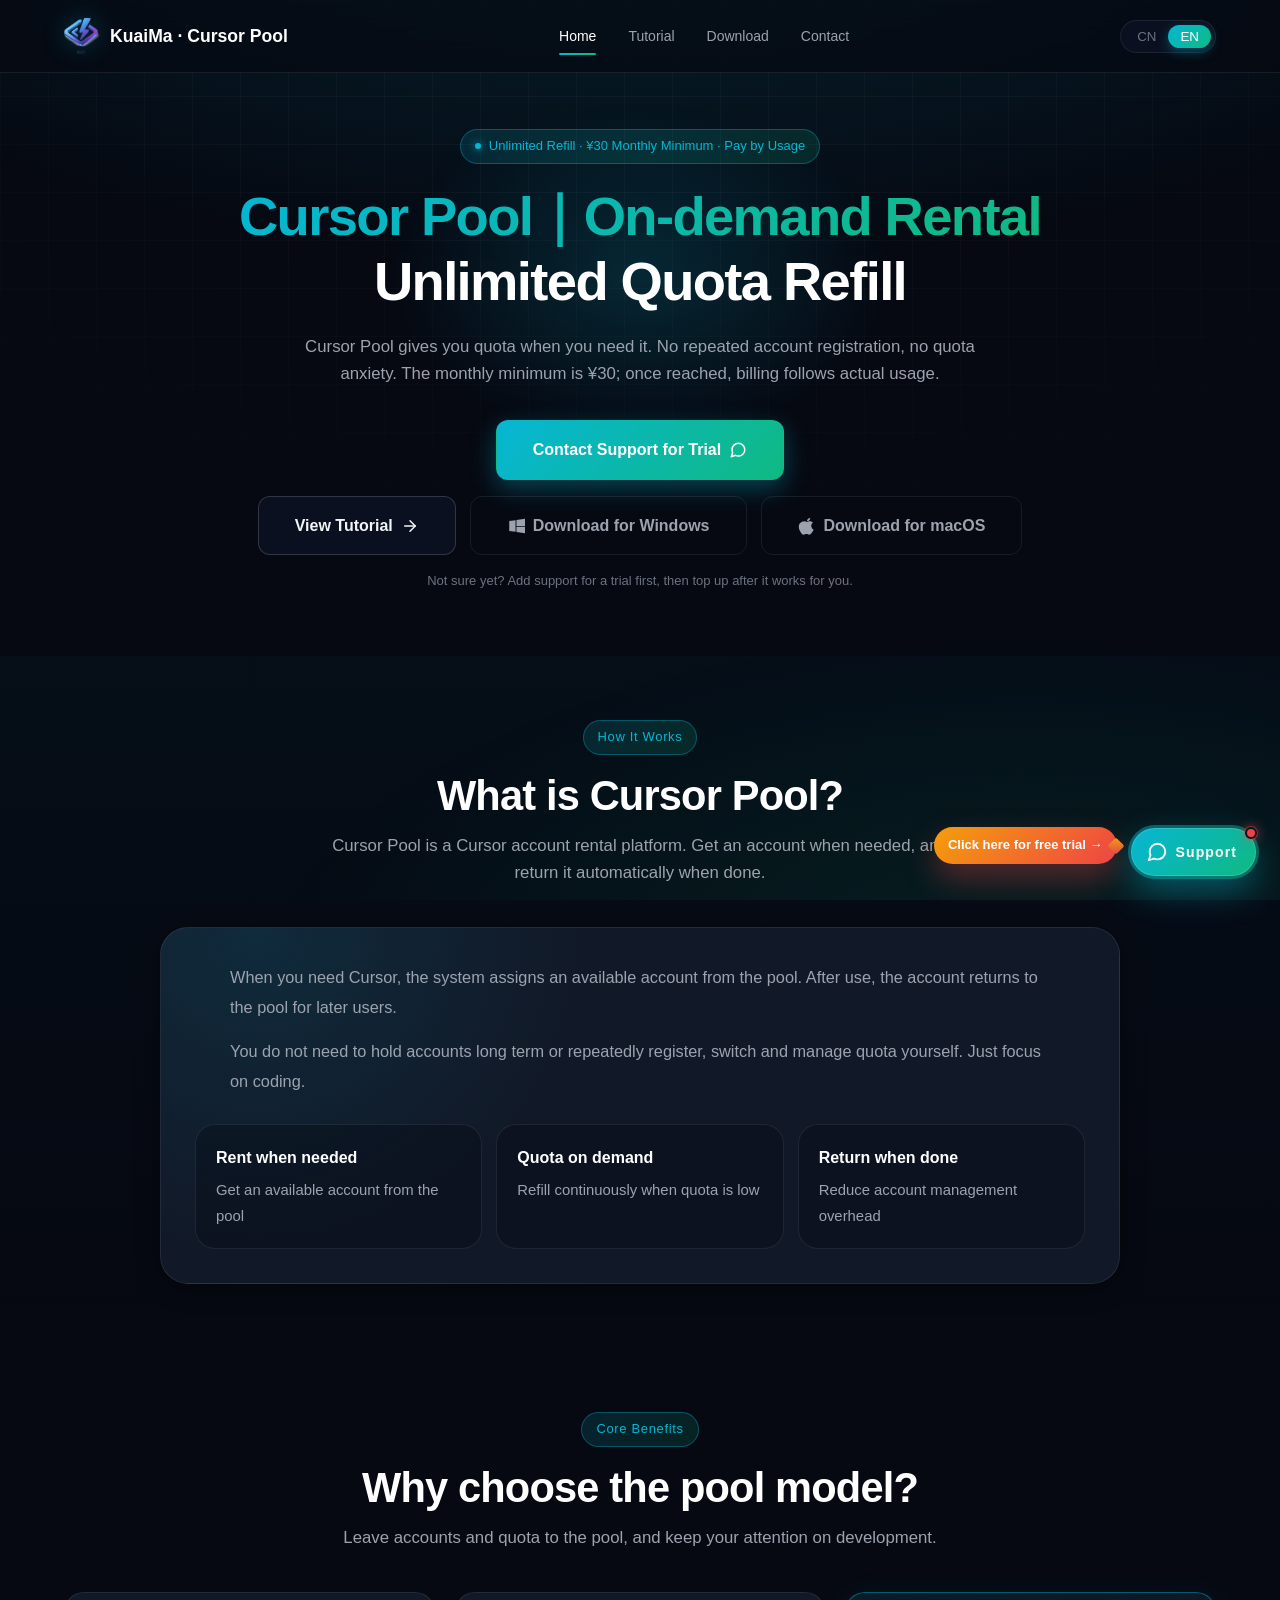
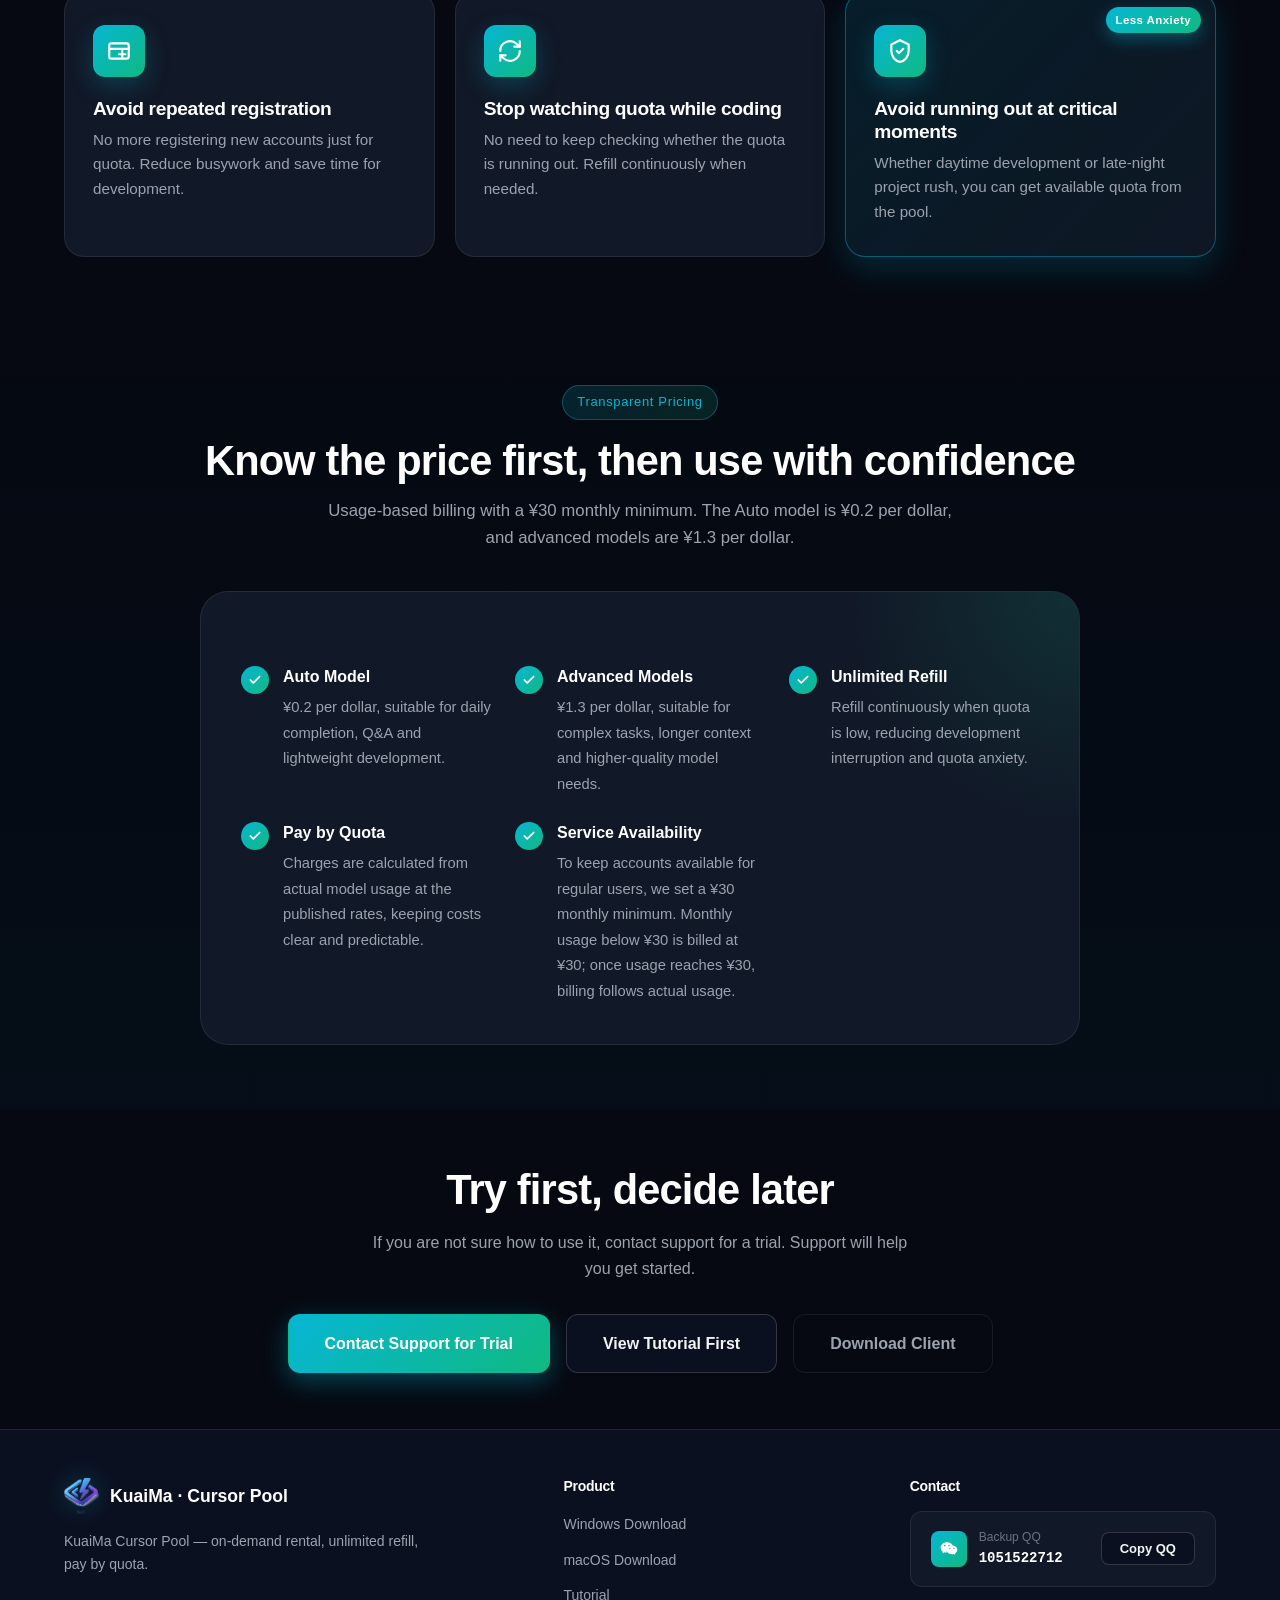
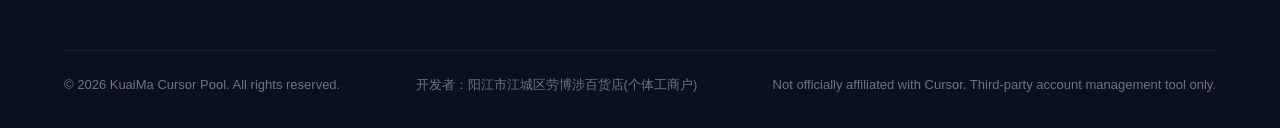
==== commit 8f63d2a4: "Update pricing information and minimum monthly spend" ====
--- a/index.html
+++ b/index.html
@@ -7,7 +7,7 @@
   <meta name="color-scheme" content="dark" />
 
   <title>Cursor 号池｜按需租用，额度无限续杯 | 快码</title>
-  <meta name="description" content="快码 Cursor 号池支持按需租用 Cursor 账号，额度随用随取，无限续杯，普通 Auto 模型 0.1 元/刀，高级模型 1 元/刀，联系客服领取试用。" />
+  <meta name="description" content="快码 Cursor 号池支持按需租用 Cursor 账号，额度随用随取，无限续杯，普通 Auto 模型 0.2 元/刀、高级模型 1.3 元/刀，每月低消 30 元，联系客服领取试用。" />
   <meta name="keywords" content="Cursor号池,Cursor账号池,Cursor账号租赁,Cursor额度续杯,Cursor按刀计费,Cursor账号管理,快码,KuaiMa Cursor Pool" />
   <meta name="author" content="快码 cursor 号池" />
   <meta name="robots" content="index, follow" />
@@ -22,7 +22,7 @@
 
   <meta property="og:type" content="website" />
   <meta property="og:title" content="Cursor 号池｜按需租用，额度无限续杯 | 快码" />
-  <meta property="og:description" content="Cursor 号池账号按需租用，额度随用随取，普通 Auto 0.1 元/刀，高级模型 1 元/刀，联系客服领取试用。" />
+  <meta property="og:description" content="Cursor 号池账号按需租用，额度随用随取，普通 Auto 0.2 元/刀、高级模型 1.3 元/刀，每月低消 30 元，联系客服领取试用。" />
   <meta property="og:image" content="https://kuaima-cursor-pool.onrender.com/assets/images/logo.png" />
   <meta property="og:image:alt" content="快码 Cursor 号池 Logo" />
   <meta property="og:image:width" content="781" />
@@ -34,7 +34,7 @@
 
   <meta name="twitter:card" content="summary_large_image" />
   <meta name="twitter:title" content="Cursor 号池｜按需租用，额度无限续杯" />
-  <meta name="twitter:description" content="额度随用随取，无限续杯，普通 Auto 0.1 元/刀，高级模型 1 元/刀。" />
+  <meta name="twitter:description" content="额度随用随取，无限续杯，普通 Auto 0.2 元/刀、高级模型 1.3 元/刀，每月低消 30 元。" />
   <meta name="twitter:image" content="https://kuaima-cursor-pool.onrender.com/assets/images/logo.png" />
   <meta name="twitter:image:alt" content="快码 Cursor 号池 Logo" />
 
@@ -94,12 +94,12 @@
         "offers": {
           "@type": "Offer",
           "priceCurrency": "CNY",
-          "price": "0.1",
-          "description": "普通 Auto 模型 0.1 元/刀，高级模型 1 元/刀，按实际使用额度计费"
+          "price": "0.2",
+          "description": "普通 Auto 模型 0.2 元/刀，高级模型 1.3 元/刀，每月最低消费 30 元，达到 30 元后按实际用量计费"
         },
         "downloadUrl": [
-          "https://wwaps.lanzoue.com/i7DfZ3o5iolg",
-          "https://share.feijipan.com/s/ud4OdIFj"
+          "https://share.feijipan.com/s/eQdnQGzh",
+          "https://share.feijipan.com/s/9GdnQTIJ"
         ]
       }
     ]
@@ -142,14 +142,14 @@
     <!-- Hero 区 -->
     <section class="hero" id="home">
       <div class="container">
-        <span class="hero__badge" data-i18n="hero.badge">无限续杯 · 无限额度 · 按额度收费</span>
+        <span class="hero__badge" data-i18n="hero.badge">无限续杯 · 每月低消 30 元 · 按额度收费</span>
         <h1>
           <span class="gradient-text" data-i18n="hero.title.line1">Cursor 号池｜按需租用</span>
           <br />
           <span data-i18n="hero.title.line2">额度无限续杯</span>
         </h1>
         <p class="hero__lead">
-          <span data-i18n="hero.lead">Cursor 号池，额度随用随取。不再反复注册账号，不再盯着额度焦虑。用的时候租一个账号，不用时自动归还号池，按实际使用额度计费。</span>
+          <span data-i18n="hero.lead">Cursor 号池，额度随用随取。不再反复注册账号，不再盯着额度焦虑。每月低消 30 元，达到低消后按实际用量计费。</span>
         </p>
 
         <div class="hero__contact-row">
@@ -164,11 +164,11 @@
             <span data-i18n="hero.cta.tutorial">查看使用教程</span>
             <svg viewBox="0 0 24 24" fill="none" stroke="currentColor" stroke-width="2" stroke-linecap="round" stroke-linejoin="round"><line x1="5" y1="12" x2="19" y2="12"></line><polyline points="12 5 19 12 12 19"></polyline></svg>
           </a>
-          <a href="https://wwaps.lanzoue.com/i7DfZ3o5iolg" target="_blank" rel="noopener" class="btn btn-ghost btn-lg">
+          <a href="https://share.feijipan.com/s/eQdnQGzh" target="_blank" rel="noopener" class="btn btn-ghost btn-lg">
             <svg viewBox="0 0 24 24" fill="currentColor"><path d="M3 5.4l8.4-1.16v8.27H3V5.4zm0 13.2v-7.36h8.4v8.52L3 18.6zM12.6 4.04L24 2.4v9.71h-11.4V4.04zm0 16.92v-7.85H24V21.6l-11.4-1.64z"/></svg>
             <span data-i18n="hero.cta.windows">下载 Windows 版</span>
           </a>
-          <a href="https://share.feijipan.com/s/ud4OdIFj" target="_blank" rel="noopener" class="btn btn-ghost btn-lg">
+          <a href="https://share.feijipan.com/s/9GdnQTIJ" target="_blank" rel="noopener" class="btn btn-ghost btn-lg">
             <svg viewBox="0 0 24 24" fill="currentColor"><path d="M16.365 1.43c0 1.14-.49 2.27-1.27 3.06-.78.78-2.06 1.36-3.13 1.27-.13-1.13.42-2.27 1.13-3 .8-.81 2.16-1.41 3.27-1.33zM20.86 17.13c-.62 1.37-1.34 2.7-2.45 3.99-.94 1.1-2.13 2.49-3.61 2.5-1.36.01-1.7-.86-3.55-.86-1.85 0-2.21.88-3.56.87-1.43-.01-2.52-1.31-3.46-2.41-2.61-3.06-4.6-8.66-1.91-12.45 1.34-1.88 3.74-3.07 6.02-3.07 1.39 0 2.7.93 3.56.93.86 0 2.46-1.15 4.13-.98.7.03 2.66.28 3.92 2.13-3.42 1.99-2.86 6.93.91 9.35z"/></svg>
             <span data-i18n="hero.cta.macos">下载 macOS 版</span>
           </a>
@@ -266,7 +266,7 @@
         <div class="section-head">
           <span class="eyebrow" data-i18n="pricing.eyebrow">价格透明</span>
           <h2 data-i18n="pricing.title">先明确价格，再放心使用</h2>
-          <p class="lead" data-i18n="pricing.lead">不包月、不强制订阅，按实际使用额度收费。普通 Auto 模型仅 0.1 元 / 刀，高级模型 1 元 / 刀。</p>
+          <p class="lead" data-i18n="pricing.lead">按实际使用额度收费，每月低消 30 元。普通 Auto 模型 0.2 元 / 刀，高级模型 1.3 元 / 刀。</p>
         </div>
 
         <div class="pricing-card">
@@ -278,7 +278,7 @@
                 </div>
                 <div>
                   <strong data-i18n="pricing.point1.title">普通 Auto 模型</strong>
-                  <span data-i18n="pricing.point1.desc">仅 0.1 元 / 刀，适合日常代码补全、问答和轻量开发。</span>
+                  <span data-i18n="pricing.point1.desc">0.2 元 / 刀，适合日常代码补全、问答和轻量开发。</span>
                 </div>
               </div>
 
@@ -288,7 +288,7 @@
                 </div>
                 <div>
                   <strong data-i18n="pricing.point2.title">高级模型</strong>
-                  <span data-i18n="pricing.point2.desc">1 元 / 刀，适合复杂任务、长上下文和更高质量模型需求。</span>
+                  <span data-i18n="pricing.point2.desc">1.3 元 / 刀，适合复杂任务、长上下文和更高质量模型需求。</span>
                 </div>
               </div>
 
@@ -308,7 +308,17 @@
                 </div>
                 <div>
                   <strong data-i18n="pricing.point4.title">按额度收费</strong>
-                  <span data-i18n="pricing.point4.desc">用多少算多少，不用不消耗，适合临时项目和长期开发。</span>
+                  <span data-i18n="pricing.point4.desc">按模型实际用量和对应单价核算，费用明细清晰透明，便于控制开发成本。</span>
+                </div>
+              </div>
+
+              <div class="pricing-point">
+                <div class="pricing-point__check">
+                  <svg viewBox="0 0 24 24" fill="none" stroke="currentColor" stroke-width="3" stroke-linecap="round" stroke-linejoin="round"><polyline points="20 6 9 17 4 12"></polyline></svg>
+                </div>
+                <div>
+                  <strong data-i18n="pricing.point5.title">权益保障</strong>
+                  <span data-i18n="pricing.point5.desc">为确保正常用户能够分配到账号并正常使用，我们设置了每月 30 元低消门槛；当月实际用量未满 30 元按 30 元计费，达到 30 元后按实际用量计费。</span>
                 </div>
               </div>
             </div>
@@ -395,13 +405,13 @@
         <div class="download-helper__links">
           <div class="download-helper__link">
             <span class="download-helper__link-label">Windows</span>
-            <code class="download-helper__link-url">https://wwaps.lanzoue.com/i7DfZ3o5iolg</code>
-            <button type="button" class="copy-btn download-helper__copy" data-copy="https://wwaps.lanzoue.com/i7DfZ3o5iolg" data-i18n="download.helper.copyWin">复制 Win 链接</button>
+            <code class="download-helper__link-url">https://share.feijipan.com/s/eQdnQGzh</code>
+            <button type="button" class="copy-btn download-helper__copy" data-copy="https://share.feijipan.com/s/eQdnQGzh" data-i18n="download.helper.copyWin">复制 Win 链接</button>
           </div>
           <div class="download-helper__link">
             <span class="download-helper__link-label">macOS</span>
-            <code class="download-helper__link-url">https://share.feijipan.com/s/ud4OdIFj</code>
-            <button type="button" class="copy-btn download-helper__copy" data-copy="https://share.feijipan.com/s/ud4OdIFj" data-i18n="download.helper.copyMac">复制 Mac 链接</button>
+            <code class="download-helper__link-url">https://share.feijipan.com/s/9GdnQTIJ</code>
+            <button type="button" class="copy-btn download-helper__copy" data-copy="https://share.feijipan.com/s/9GdnQTIJ" data-i18n="download.helper.copyMac">复制 Mac 链接</button>
           </div>
         </div>
       </div>
@@ -445,8 +455,8 @@
         <div class="footer-col">
           <h4 data-i18n="footer.col1.title">产品</h4>
           <ul>
-            <li><a href="https://wwaps.lanzoue.com/i7DfZ3o5iolg" target="_blank" rel="noopener" data-i18n="footer.col1.win">Windows 版下载</a></li>
-            <li><a href="https://share.feijipan.com/s/ud4OdIFj" target="_blank" rel="noopener" data-i18n="footer.col1.mac">macOS 版下载</a></li>
+            <li><a href="https://share.feijipan.com/s/eQdnQGzh" target="_blank" rel="noopener" data-i18n="footer.col1.win">Windows 版下载</a></li>
+            <li><a href="https://share.feijipan.com/s/9GdnQTIJ" target="_blank" rel="noopener" data-i18n="footer.col1.mac">macOS 版下载</a></li>
             <li><a href="tutorial.html" data-i18n="footer.col1.tutorial">使用教程</a></li>
           </ul>
         </div>
--- a/assets/css/style.css
+++ b/assets/css/style.css
@@ -1618,7 +1618,7 @@
 }
 
 /* ==========================================================================
-   教程页：抖音教程入口
+   教程页：视频版 / 文字版教程入口
    ========================================================================== */
 .tutorial-hero {
   padding: 56px 0 32px;
@@ -1637,13 +1637,56 @@
 
 .tutorial-links {
   padding-top: 24px;
-  padding-bottom: 48px;
+  padding-bottom: 42px;
+}
+
+.tutorial-links--text {
+  padding-top: 24px;
+  padding-bottom: 42px;
+}
+
+.tutorial-links--video {
+  padding-top: 0;
+  padding-bottom: 56px;
+}
+
+.tutorial-section-heading {
+  max-width: 760px;
+  margin-bottom: 22px;
+}
+
+.tutorial-section-heading h2 {
+  margin-top: 8px;
+  margin-bottom: 10px;
+  font-size: clamp(1.5rem, 3vw, 2.1rem);
+}
+
+.tutorial-section-heading .eyebrow {
+  display: inline-block;
+  padding: 6px 14px;
+  background: var(--gradient-primary-soft);
+  border: 1px solid var(--border-glow);
+  border-radius: 999px;
+  font-size: 13px;
+  font-weight: 500;
+  color: var(--color-primary);
+  margin-bottom: 8px;
+  letter-spacing: 0.05em;
+}
+
+.tutorial-section-heading p {
+  max-width: 680px;
+  color: var(--text-secondary);
 }
 
 .tutorial-link-grid {
   display: grid;
   grid-template-columns: repeat(2, minmax(0, 1fr));
   gap: 22px;
+}
+
+.tutorial-link-grid--single {
+  grid-template-columns: minmax(0, 1fr);
 }
 
 .tutorial-link-card {
@@ -1689,6 +1732,14 @@
 .tutorial-link-card--accent {
   background:
     radial-gradient(circle at 0% 0%, rgba(16, 185, 129, 0.22), transparent 40%),
+    var(--bg-card);
+}
+
+.tutorial-link-card--text {
+  min-height: 190px;
+  background:
+    radial-gradient(circle at 0% 0%, rgba(139, 92, 246, 0.22), transparent 40%),
+    radial-gradient(circle at 100% 100%, rgba(6, 182, 212, 0.14), transparent 34%),
     var(--bg-card);
 }
 
--- a/assets/css/style.css
+++ b/assets/css/style.css
@@ -1618,7 +1618,7 @@
 }
 
 /* ==========================================================================
-   教程页：抖音教程入口
+   教程页：视频版 / 文字版教程入口
    ========================================================================== */
 .tutorial-hero {
   padding: 56px 0 32px;
@@ -1637,13 +1637,56 @@
 
 .tutorial-links {
   padding-top: 24px;
-  padding-bottom: 48px;
+  padding-bottom: 42px;
+}
+
+.tutorial-links--text {
+  padding-top: 24px;
+  padding-bottom: 42px;
+}
+
+.tutorial-links--video {
+  padding-top: 0;
+  padding-bottom: 56px;
+}
+
+.tutorial-section-heading {
+  max-width: 760px;
+  margin-bottom: 22px;
+}
+
+.tutorial-section-heading h2 {
+  margin-top: 8px;
+  margin-bottom: 10px;
+  font-size: clamp(1.5rem, 3vw, 2.1rem);
+}
+
+.tutorial-section-heading .eyebrow {
+  display: inline-block;
+  padding: 6px 14px;
+  background: var(--gradient-primary-soft);
+  border: 1px solid var(--border-glow);
+  border-radius: 999px;
+  font-size: 13px;
+  font-weight: 500;
+  color: var(--color-primary);
+  margin-bottom: 8px;
+  letter-spacing: 0.05em;
+}
+
+.tutorial-section-heading p {
+  max-width: 680px;
+  color: var(--text-secondary);
 }
 
 .tutorial-link-grid {
   display: grid;
   grid-template-columns: repeat(2, minmax(0, 1fr));
   gap: 22px;
+}
+
+.tutorial-link-grid--single {
+  grid-template-columns: minmax(0, 1fr);
 }
 
 .tutorial-link-card {
@@ -1689,6 +1732,14 @@
 .tutorial-link-card--accent {
   background:
     radial-gradient(circle at 0% 0%, rgba(16, 185, 129, 0.22), transparent 40%),
+    var(--bg-card);
+}
+
+.tutorial-link-card--text {
+  min-height: 190px;
+  background:
+    radial-gradient(circle at 0% 0%, rgba(139, 92, 246, 0.22), transparent 40%),
+    radial-gradient(circle at 100% 100%, rgba(6, 182, 212, 0.14), transparent 34%),
     var(--bg-card);
 }
 
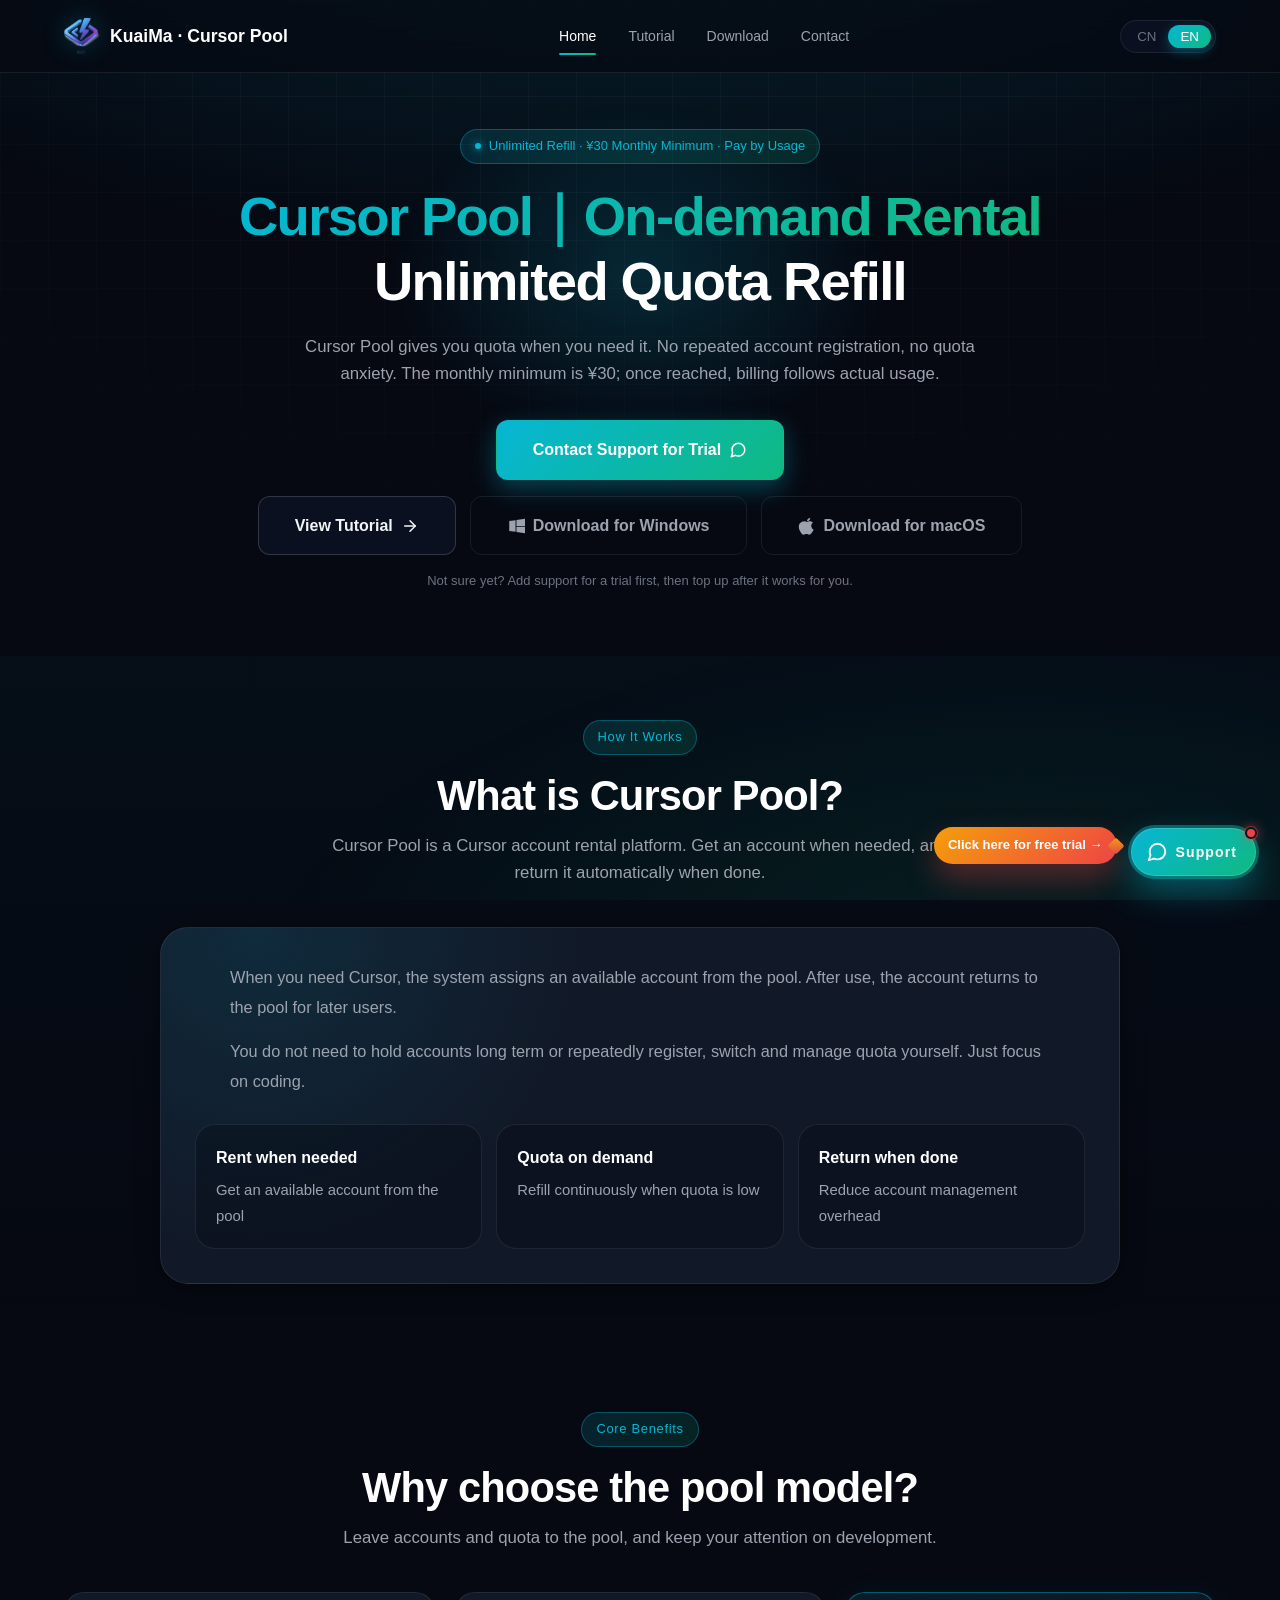
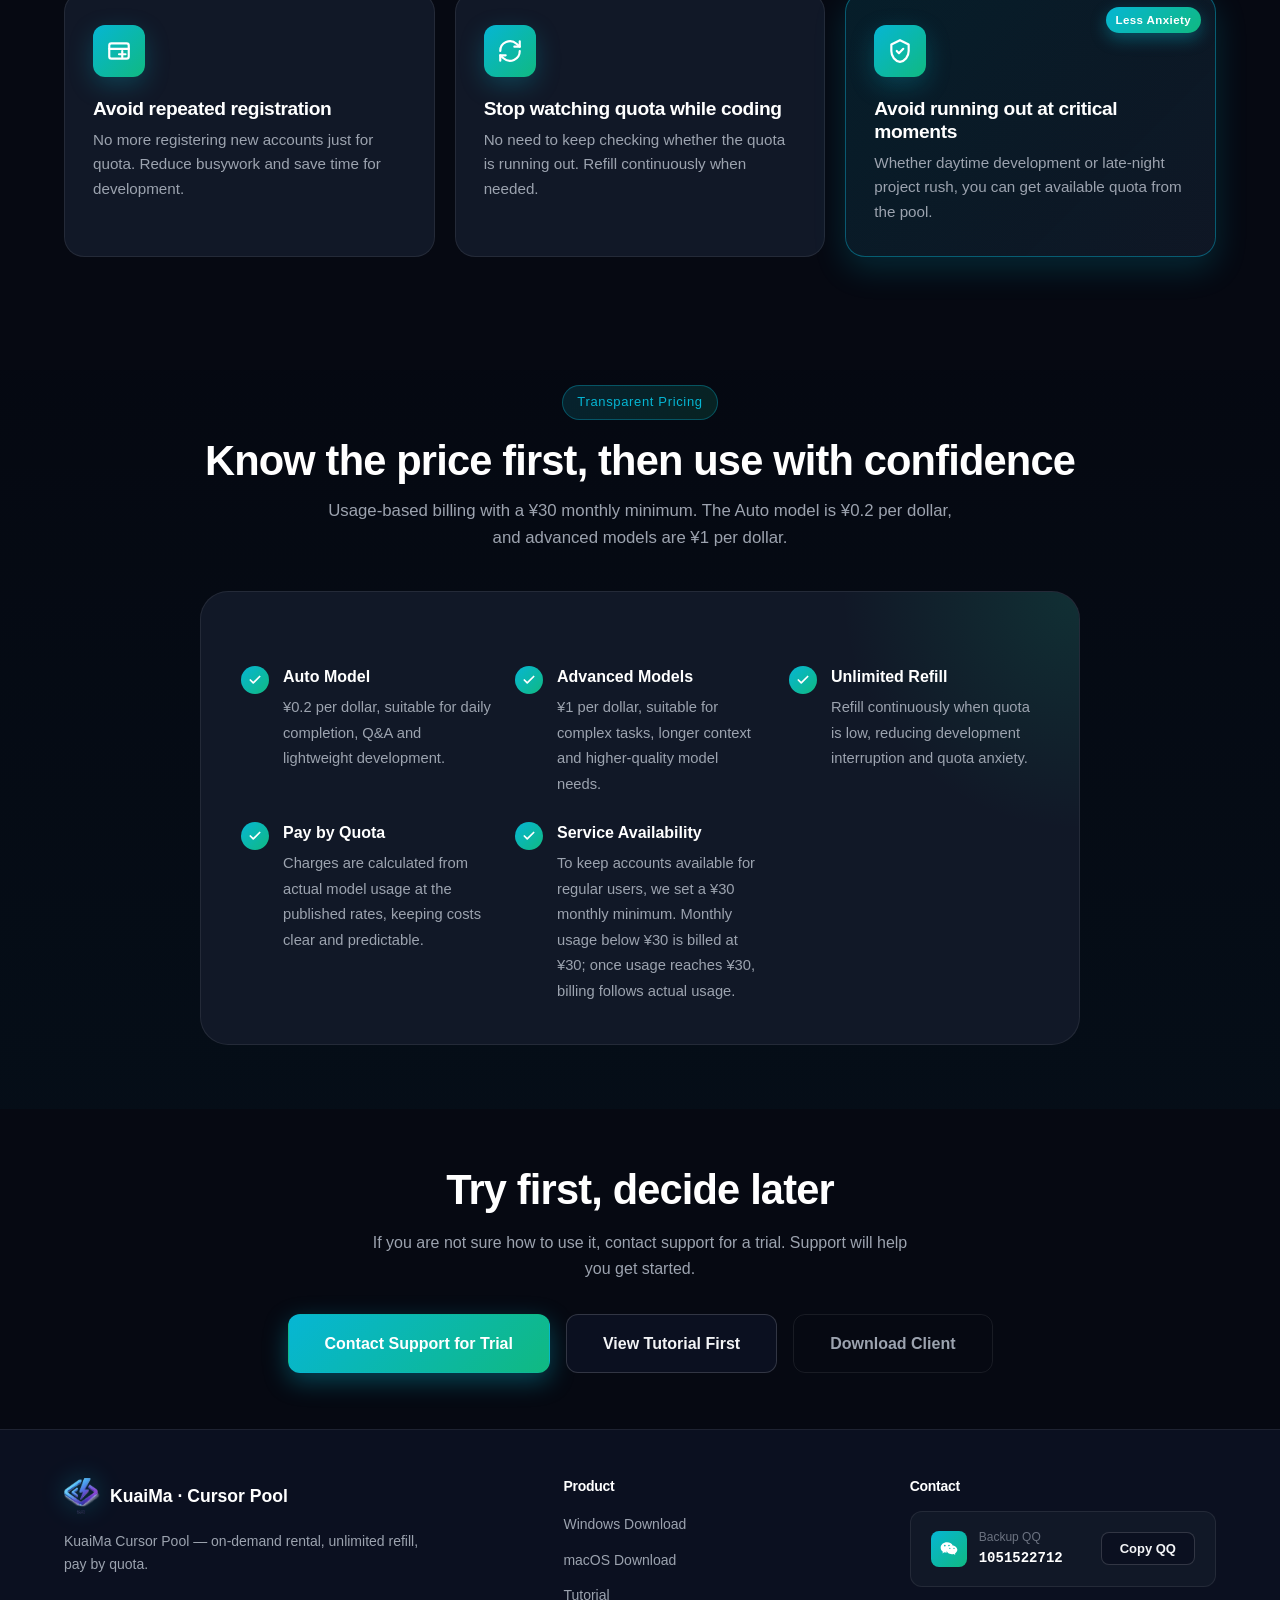
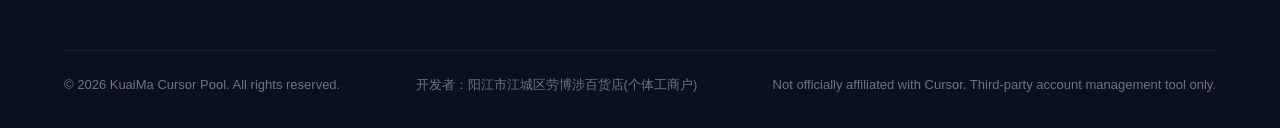
==== commit f7c956d3: "Update advanced model pricing to ¥1 per dollar" ====
--- a/index.html
+++ b/index.html
@@ -7,7 +7,7 @@
   <meta name="color-scheme" content="dark" />
 
   <title>Cursor 号池｜按需租用，额度无限续杯 | 快码</title>
-  <meta name="description" content="快码 Cursor 号池支持按需租用 Cursor 账号，额度随用随取，无限续杯，普通 Auto 模型 0.2 元/刀、高级模型 1.3 元/刀，每月低消 30 元，联系客服领取试用。" />
+  <meta name="description" content="快码 Cursor 号池支持按需租用 Cursor 账号，额度随用随取，无限续杯，普通 Auto 模型 0.2 元/刀、高级模型 1 元/刀，每月低消 30 元，联系客服领取试用。" />
   <meta name="keywords" content="Cursor号池,Cursor账号池,Cursor账号租赁,Cursor额度续杯,Cursor按刀计费,Cursor账号管理,快码,KuaiMa Cursor Pool" />
   <meta name="author" content="快码 cursor 号池" />
   <meta name="robots" content="index, follow" />
@@ -22,7 +22,7 @@
 
   <meta property="og:type" content="website" />
   <meta property="og:title" content="Cursor 号池｜按需租用，额度无限续杯 | 快码" />
-  <meta property="og:description" content="Cursor 号池账号按需租用，额度随用随取，普通 Auto 0.2 元/刀、高级模型 1.3 元/刀，每月低消 30 元，联系客服领取试用。" />
+  <meta property="og:description" content="Cursor 号池账号按需租用，额度随用随取，普通 Auto 0.2 元/刀、高级模型 1 元/刀，每月低消 30 元，联系客服领取试用。" />
   <meta property="og:image" content="https://kuaima-cursor-pool.onrender.com/assets/images/logo.png" />
   <meta property="og:image:alt" content="快码 Cursor 号池 Logo" />
   <meta property="og:image:width" content="781" />
@@ -34,7 +34,7 @@
 
   <meta name="twitter:card" content="summary_large_image" />
   <meta name="twitter:title" content="Cursor 号池｜按需租用，额度无限续杯" />
-  <meta name="twitter:description" content="额度随用随取，无限续杯，普通 Auto 0.2 元/刀、高级模型 1.3 元/刀，每月低消 30 元。" />
+  <meta name="twitter:description" content="额度随用随取，无限续杯，普通 Auto 0.2 元/刀、高级模型 1 元/刀，每月低消 30 元。" />
   <meta name="twitter:image" content="https://kuaima-cursor-pool.onrender.com/assets/images/logo.png" />
   <meta name="twitter:image:alt" content="快码 Cursor 号池 Logo" />
 
@@ -95,7 +95,7 @@
           "@type": "Offer",
           "priceCurrency": "CNY",
           "price": "0.2",
-          "description": "普通 Auto 模型 0.2 元/刀，高级模型 1.3 元/刀，每月最低消费 30 元，达到 30 元后按实际用量计费"
+          "description": "普通 Auto 模型 0.2 元/刀，高级模型 1 元/刀，每月最低消费 30 元，达到 30 元后按实际用量计费"
         },
         "downloadUrl": [
           "https://share.feijipan.com/s/eQdnQGzh",
@@ -266,7 +266,7 @@
         <div class="section-head">
           <span class="eyebrow" data-i18n="pricing.eyebrow">价格透明</span>
           <h2 data-i18n="pricing.title">先明确价格，再放心使用</h2>
-          <p class="lead" data-i18n="pricing.lead">按实际使用额度收费，每月低消 30 元。普通 Auto 模型 0.2 元 / 刀，高级模型 1.3 元 / 刀。</p>
+          <p class="lead" data-i18n="pricing.lead">按实际使用额度收费，每月低消 30 元。普通 Auto 模型 0.2 元 / 刀，高级模型 1 元 / 刀。</p>
         </div>
 
         <div class="pricing-card">
@@ -288,7 +288,7 @@
                 </div>
                 <div>
                   <strong data-i18n="pricing.point2.title">高级模型</strong>
-                  <span data-i18n="pricing.point2.desc">1.3 元 / 刀，适合复杂任务、长上下文和更高质量模型需求。</span>
+                  <span data-i18n="pricing.point2.desc">1 元 / 刀，适合复杂任务、长上下文和更高质量模型需求。</span>
                 </div>
               </div>
 
